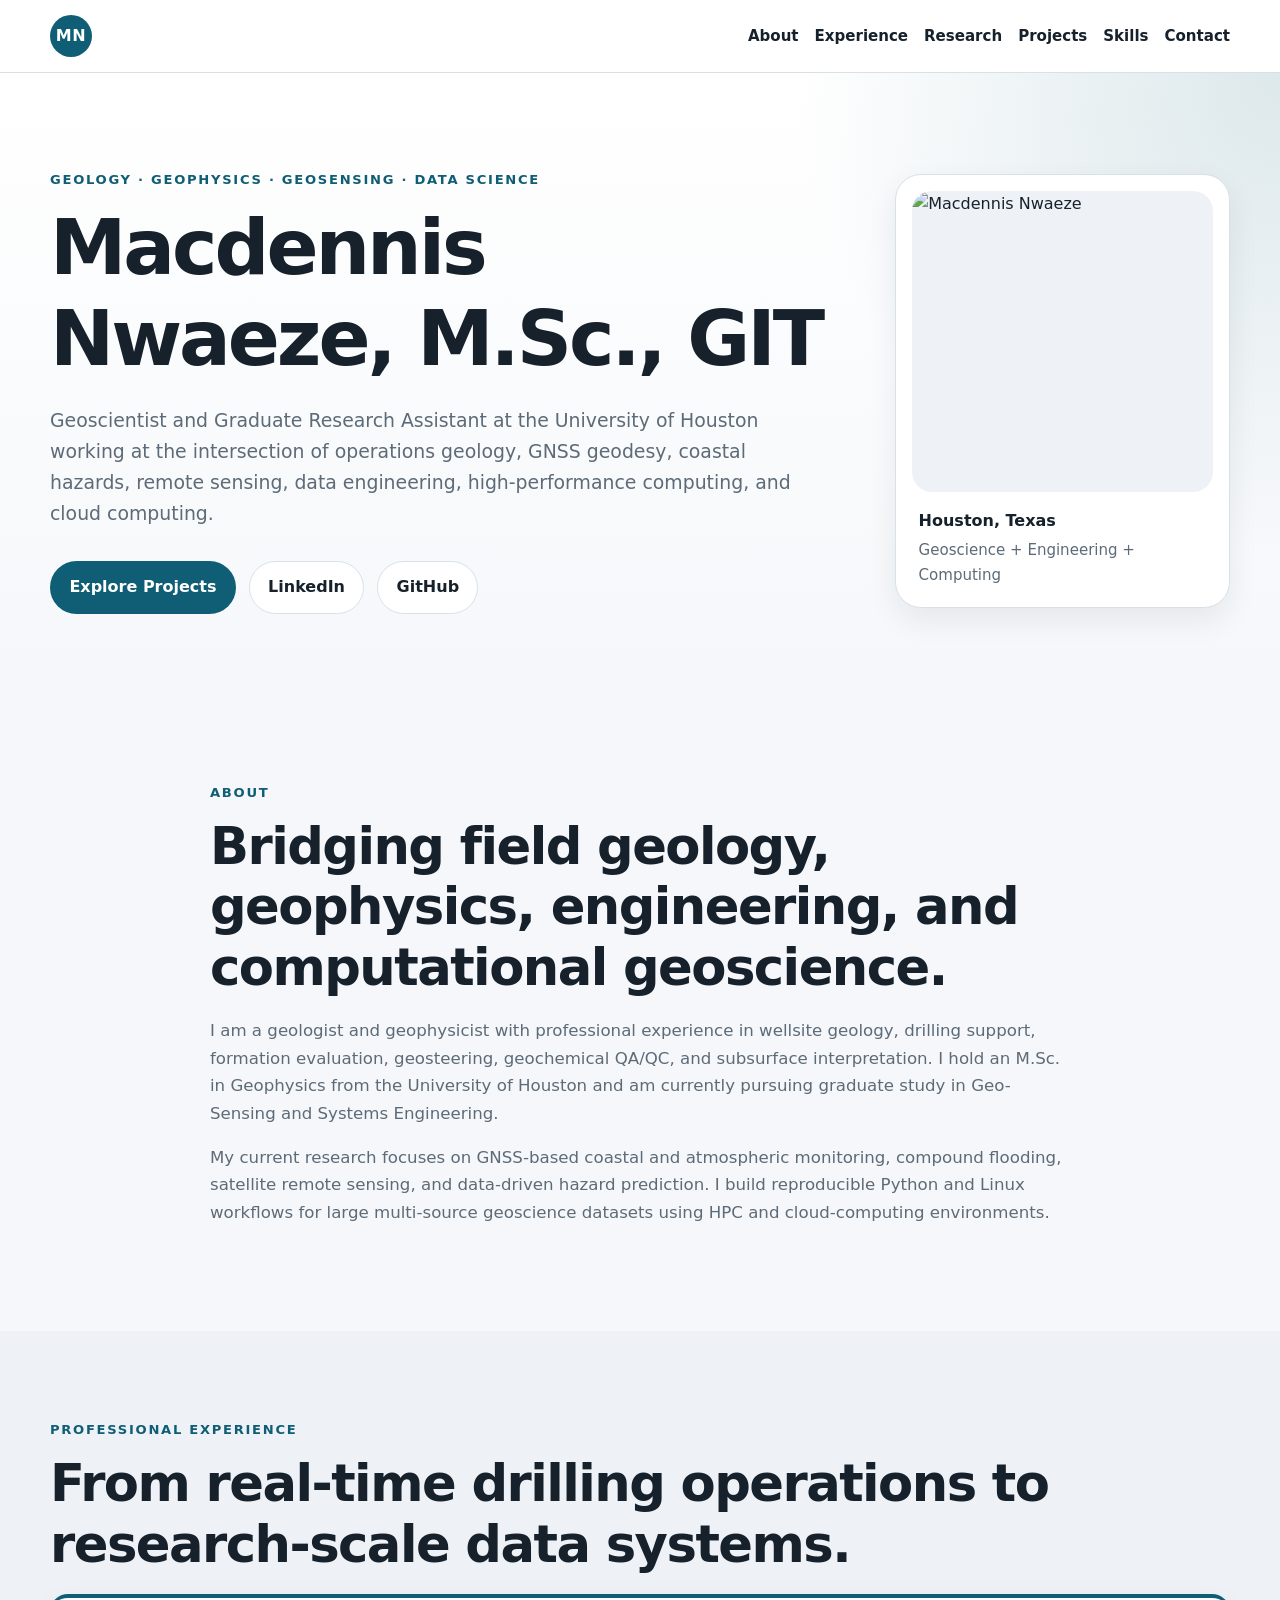
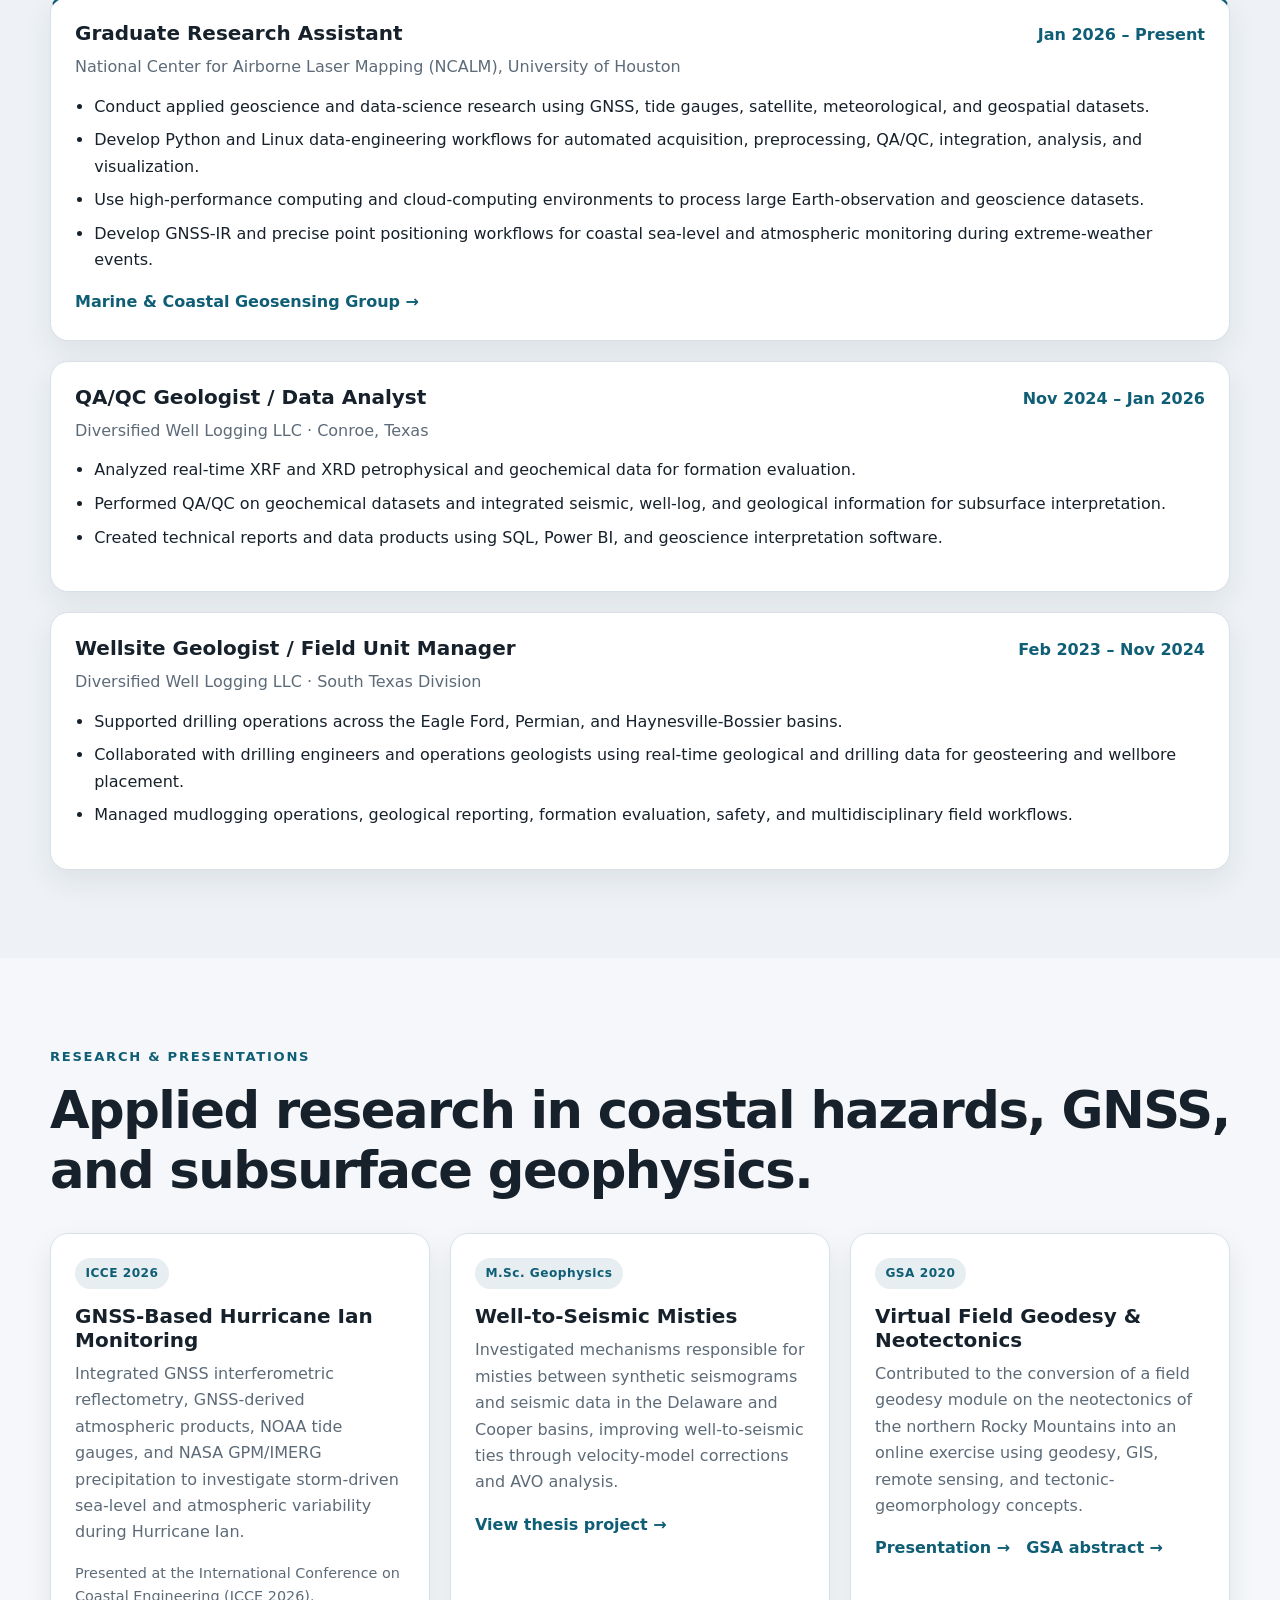
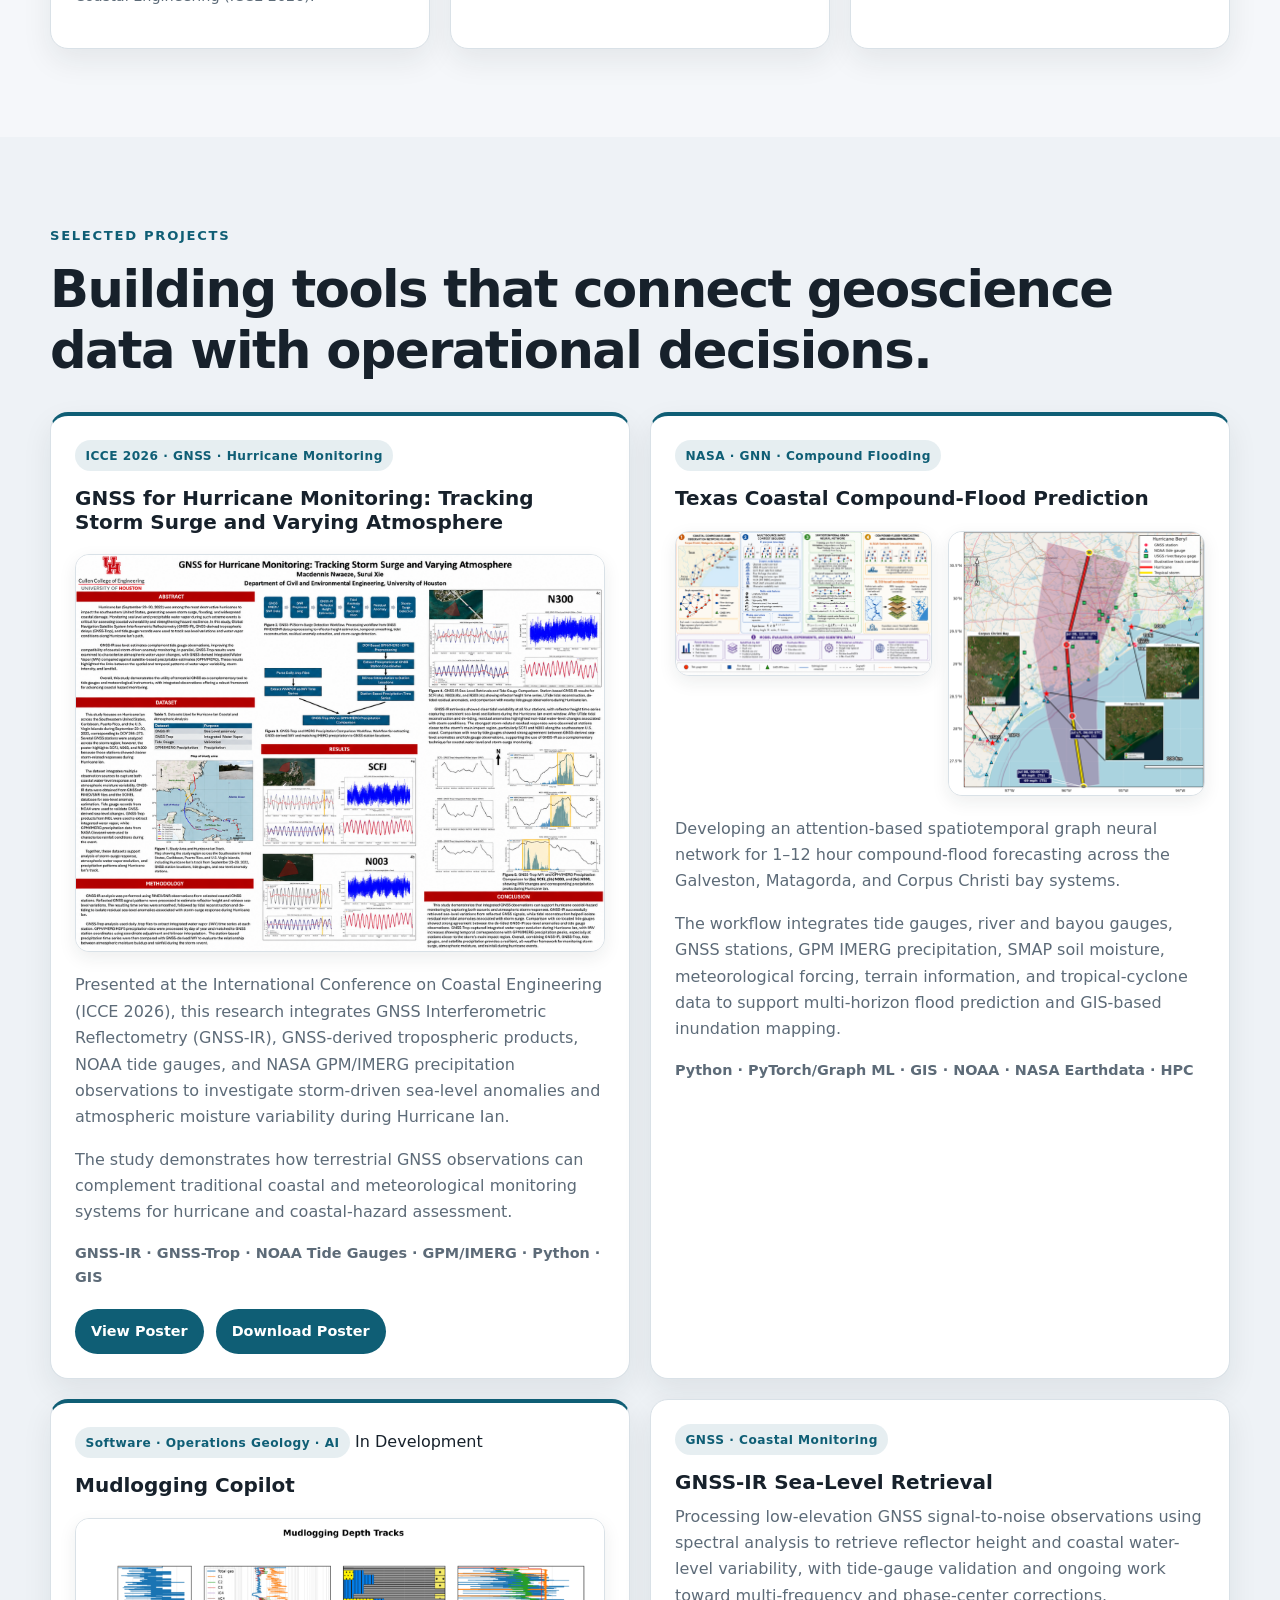
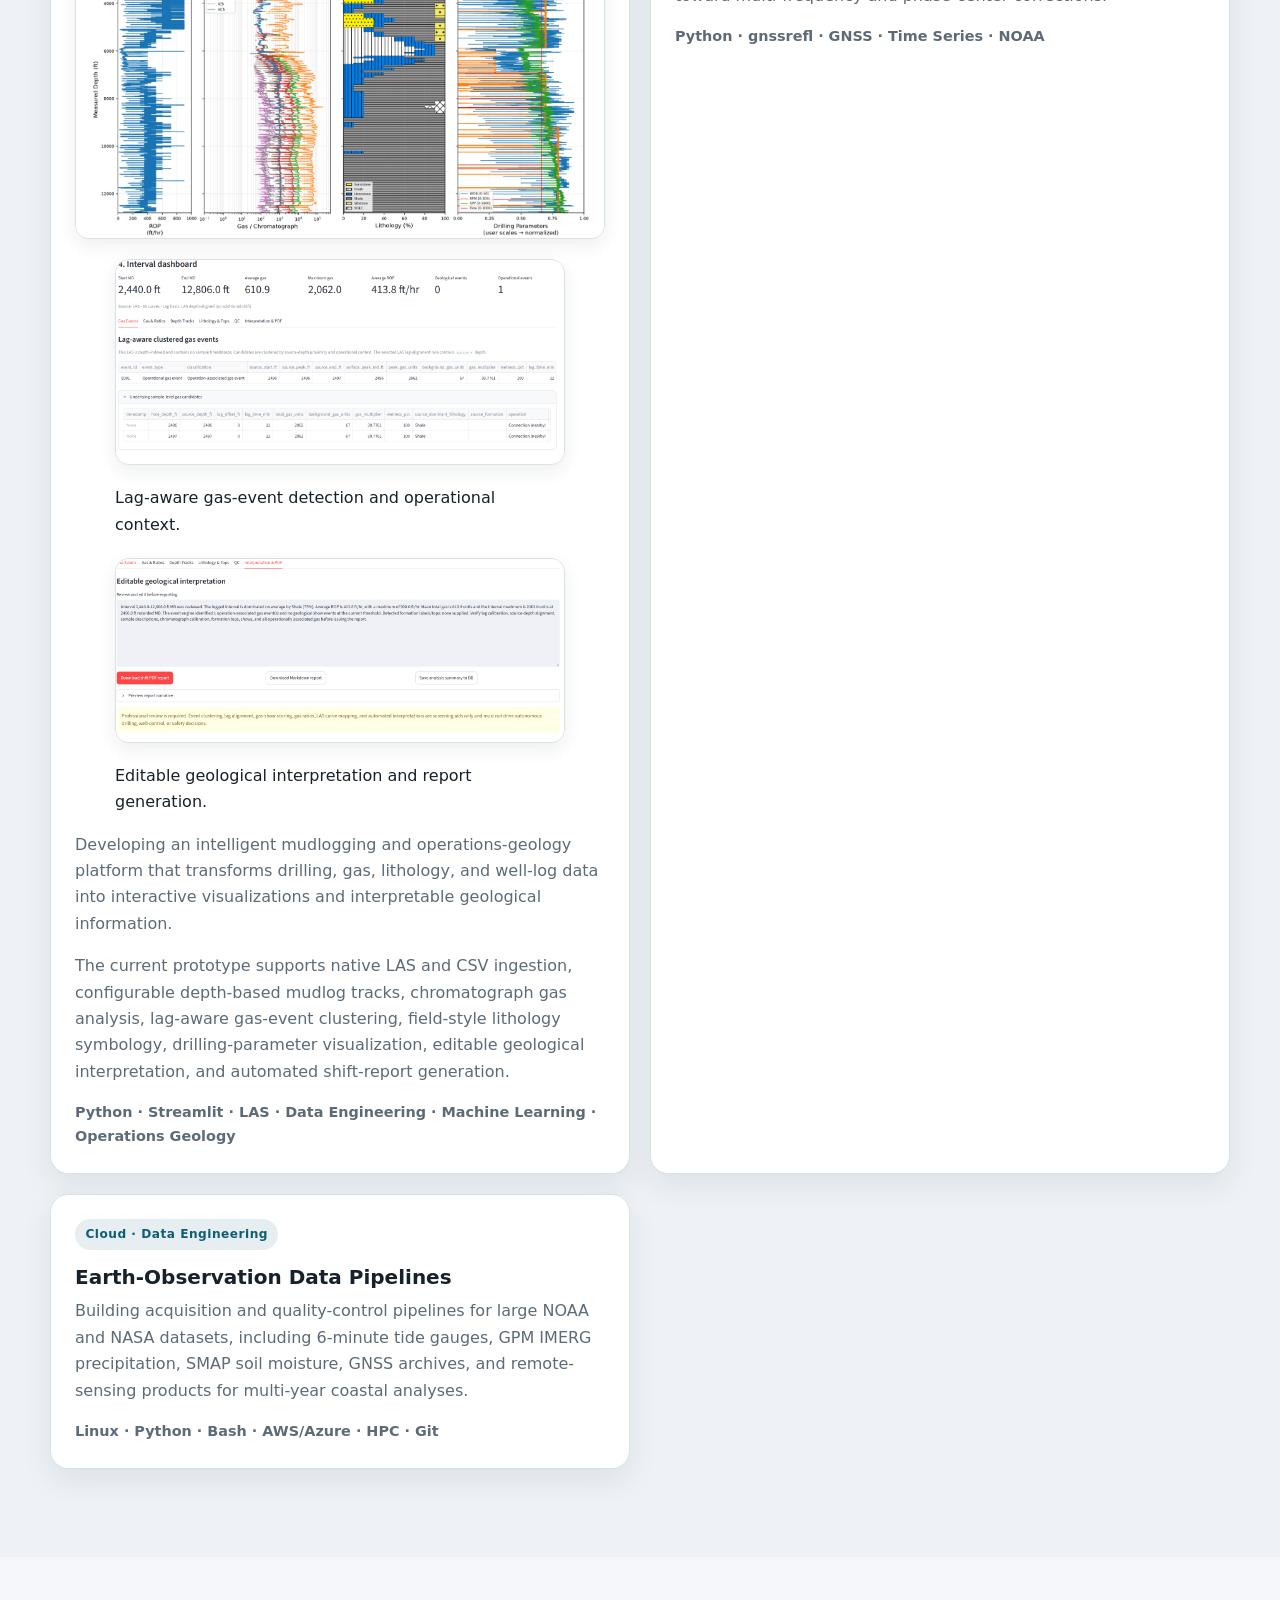
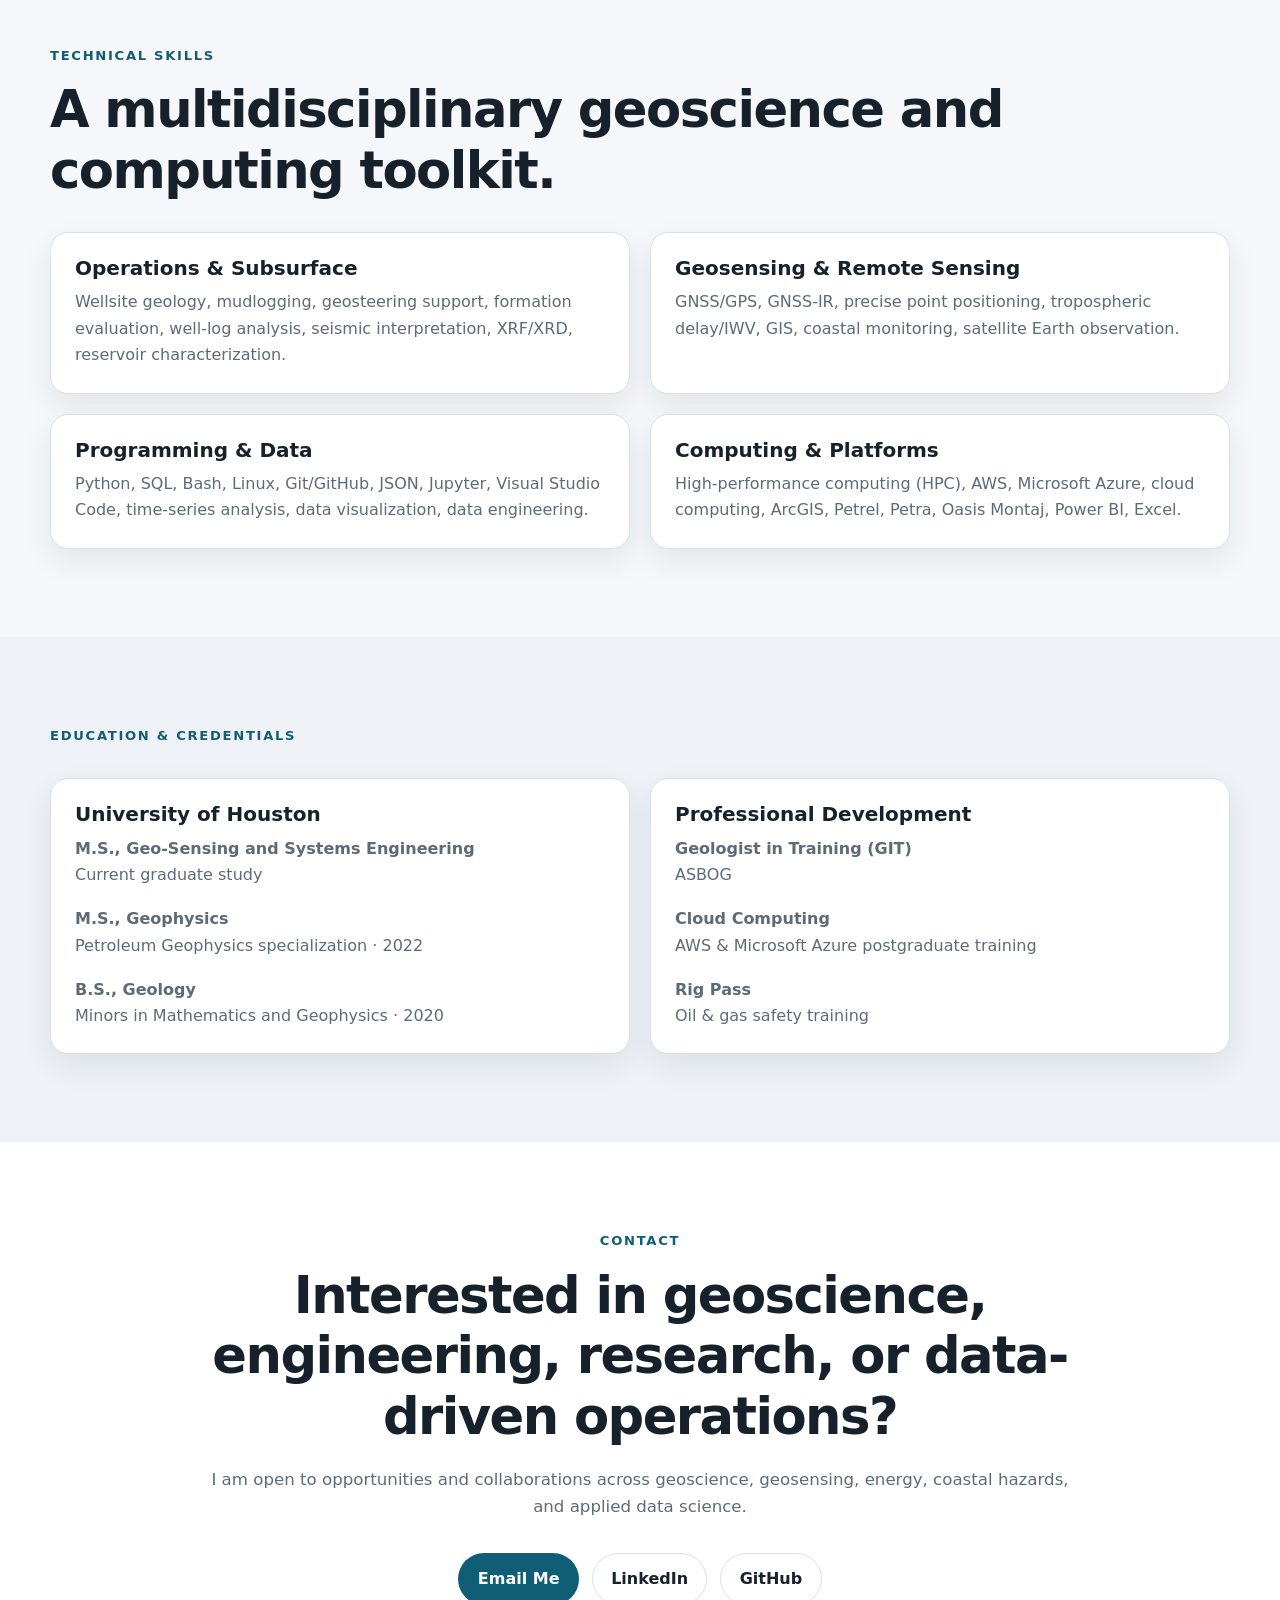
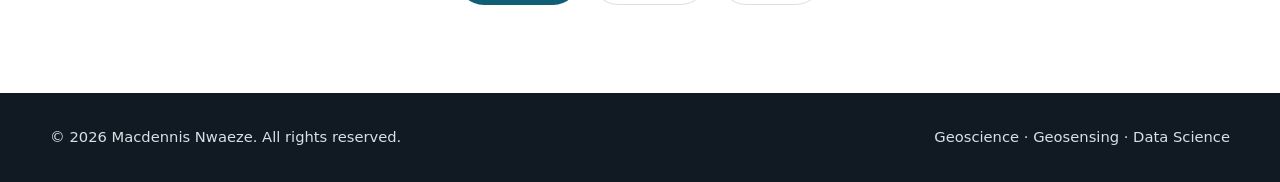
==== index.html @ c18e74d2 "Enhance Mudlogging Copilot project details Updated the Mudlogging Copilot project card with new feat" ====
<!DOCTYPE html>
<html lang="en">
<head>
  <meta charset="UTF-8">
  <meta name="viewport" content="width=device-width, initial-scale=1.0">
  <meta name="description" content="Macdennis Nwaeze — geologist, geophysicist, geosensing researcher, and data scientist working across operations geology, GNSS, coastal hazards, HPC, and cloud computing.">
  <title>Macdennis Nwaeze | Geoscience, Geosensing & Data Science</title>
  <link rel="stylesheet" href="style.css">
</head>
<body>
  <header class="site-header">
    <div class="container nav-wrap">
      <a class="brand" href="#home">MN</a>
      <nav aria-label="Primary navigation">
        <a href="#about">About</a>
        <a href="#experience">Experience</a>
        <a href="#research">Research</a>
        <a href="#projects">Projects</a>
        <a href="#skills">Skills</a>
        <a href="#contact">Contact</a>
      </nav>
    </div>
  </header>

  <main>
    <section id="home" class="hero">
      <div class="container hero-grid">
        <div>
          <p class="eyebrow">Geology · Geophysics · Geosensing · Data Science</p>
          <h1>Macdennis Nwaeze, M.Sc., GIT</h1>
          <p class="hero-copy">
            Geoscientist and Graduate Research Assistant at the University of Houston working at the intersection of
            operations geology, GNSS geodesy, coastal hazards, remote sensing, data engineering, high-performance
            computing, and cloud computing.
          </p>
          <div class="hero-actions">
            <a class="button primary" href="#projects">Explore Projects</a>
            <a class="button secondary" href="https://www.linkedin.com/in/macdennis-nwaeze/" target="_blank" rel="noreferrer">LinkedIn</a>
            <a class="button secondary" href="https://github.com/yardi-mac" target="_blank" rel="noreferrer">GitHub</a>
          </div>
        </div>
        <div class="profile-card">
          <img src="macd.png" alt="Macdennis Nwaeze">
          <div>
            <strong>Houston, Texas</strong>
            <span>Geoscience + Engineering + Computing</span>
          </div>
        </div>
      </div>
    </section>

    <section id="about" class="section">
      <div class="container narrow">
        <p class="section-label">About</p>
        <h2>Bridging field geology, geophysics, engineering, and computational geoscience.</h2>
        <p>
          I am a geologist and geophysicist with professional experience in wellsite geology, drilling support,
          formation evaluation, geosteering, geochemical QA/QC, and subsurface interpretation. I hold an M.Sc. in
          Geophysics from the University of Houston and am currently pursuing graduate study in Geo-Sensing and
          Systems Engineering.
        </p>
        <p>
          My current research focuses on GNSS-based coastal and atmospheric monitoring, compound flooding, satellite
          remote sensing, and data-driven hazard prediction. I build reproducible Python and Linux workflows for large
          multi-source geoscience datasets using HPC and cloud-computing environments.
        </p>
      </div>
    </section>

    <section id="experience" class="section alt">
      <div class="container">
        <p class="section-label">Professional Experience</p>
        <h2>From real-time drilling operations to research-scale data systems.</h2>

        <article class="timeline-card featured">
          <div class="timeline-head">
            <div>
              <h3>Graduate Research Assistant</h3>
              <p>National Center for Airborne Laser Mapping (NCALM), University of Houston</p>
            </div>
            <span>Jan 2026 – Present</span>
          </div>
          <ul>
            <li>Conduct applied geoscience and data-science research using GNSS, tide gauges, satellite, meteorological, and geospatial datasets.</li>
            <li>Develop Python and Linux data-engineering workflows for automated acquisition, preprocessing, QA/QC, integration, analysis, and visualization.</li>
            <li>Use high-performance computing and cloud-computing environments to process large Earth-observation and geoscience datasets.</li>
            <li>Develop GNSS-IR and precise point positioning workflows for coastal sea-level and atmospheric monitoring during extreme-weather events.</li>
          </ul>
          <a class="text-link" href="https://xie.cive.uh.edu/personnel/" target="_blank" rel="noreferrer">Marine & Coastal Geosensing Group →</a>
        </article>

        <article class="timeline-card">
          <div class="timeline-head">
            <div>
              <h3>QA/QC Geologist / Data Analyst</h3>
              <p>Diversified Well Logging LLC · Conroe, Texas</p>
            </div>
            <span>Nov 2024 – Jan 2026</span>
          </div>
          <ul>
            <li>Analyzed real-time XRF and XRD petrophysical and geochemical data for formation evaluation.</li>
            <li>Performed QA/QC on geochemical datasets and integrated seismic, well-log, and geological information for subsurface interpretation.</li>
            <li>Created technical reports and data products using SQL, Power BI, and geoscience interpretation software.</li>
          </ul>
        </article>

        <article class="timeline-card">
          <div class="timeline-head">
            <div>
              <h3>Wellsite Geologist / Field Unit Manager</h3>
              <p>Diversified Well Logging LLC · South Texas Division</p>
            </div>
            <span>Feb 2023 – Nov 2024</span>
          </div>
          <ul>
            <li>Supported drilling operations across the Eagle Ford, Permian, and Haynesville-Bossier basins.</li>
            <li>Collaborated with drilling engineers and operations geologists using real-time geological and drilling data for geosteering and wellbore placement.</li>
            <li>Managed mudlogging operations, geological reporting, formation evaluation, safety, and multidisciplinary field workflows.</li>
          </ul>
        </article>
      </div>
    </section>

    <section id="research" class="section">
      <div class="container">
        <p class="section-label">Research & Presentations</p>
        <h2>Applied research in coastal hazards, GNSS, and subsurface geophysics.</h2>
        <div class="card-grid">
          <article class="card">
            <span class="tag">ICCE 2026</span>
            <h3>GNSS-Based Hurricane Ian Monitoring</h3>
            <p>
              Integrated GNSS interferometric reflectometry, GNSS-derived atmospheric products, NOAA tide gauges,
              and NASA GPM/IMERG precipitation to investigate storm-driven sea-level and atmospheric variability
              during Hurricane Ian.
            </p>
            <p class="meta">Presented at the International Conference on Coastal Engineering (ICCE 2026).</p>
          </article>

          <article class="card">
            <span class="tag">M.Sc. Geophysics</span>
            <h3>Well-to-Seismic Misties</h3>
            <p>
              Investigated mechanisms responsible for misties between synthetic seismograms and seismic data in the
              Delaware and Cooper basins, improving well-to-seismic ties through velocity-model corrections and AVO analysis.
            </p>
            <a class="text-link" href="capstone_project.pdf">View thesis project →</a>
          </article>

          <article class="card">
            <span class="tag">GSA 2020</span>
            <h3>Virtual Field Geodesy & Neotectonics</h3>
            <p>
              Contributed to the conversion of a field geodesy module on the neotectonics of the northern Rocky Mountains
              into an online exercise using geodesy, GIS, remote sensing, and tectonic-geomorphology concepts.
            </p>
            <div class="link-row">
              <a class="text-link" href="GSA 2020 Collaboration Presentation.pdf">Presentation →</a>
              <a class="text-link" href="https://gsa.confex.com/gsa/2020AM/webprogram/Paper357590.html" target="_blank" rel="noreferrer">GSA abstract →</a>
            </div>
          </article>
        </div>
      </div>
    </section>

<section id="projects" class="section alt">
  <div class="container">
    <p class="section-label">Selected Projects</p>
    <h2>Building tools that connect geoscience data with operational decisions.</h2>

    <div class="card-grid projects-grid">

      <!-- ICCE 2026 FEATURED RESEARCH -->
      <article class="card project-card featured-project">
        <span class="tag">ICCE 2026 · GNSS · Hurricane Monitoring</span>

        <h3>GNSS for Hurricane Monitoring: Tracking Storm Surge and Varying Atmosphere</h3>

        <img
          src="Poster ICCE 2026_preview.png"
          alt="ICCE 2026 GNSS Hurricane Ian research poster"
          class="project-image"
        >

        <p>
          Presented at the International Conference on Coastal Engineering (ICCE 2026),
          this research integrates GNSS Interferometric Reflectometry (GNSS-IR),
          GNSS-derived tropospheric products, NOAA tide gauges, and NASA GPM/IMERG
          precipitation observations to investigate storm-driven sea-level anomalies
          and atmospheric moisture variability during Hurricane Ian.
        </p>

        <p>
          The study demonstrates how terrestrial GNSS observations can complement
          traditional coastal and meteorological monitoring systems for hurricane
          and coastal-hazard assessment.
        </p>

        <p class="stack">
          GNSS-IR · GNSS-Trop · NOAA Tide Gauges · GPM/IMERG · Python · GIS
        </p>

        <div class="project-links">
          <a href="Poster ICCE 2026.pdf" target="_blank" rel="noopener">
            View Poster
          </a>

          <a href="Poster ICCE 2026.pdf" download>
            Download Poster
          </a>
        </div>
      </article>


      <!-- NASA GNN PROJECT -->
<article class="card project-card featured-project">
  <span class="tag">NASA · GNN · Compound Flooding</span>

  <h3>Texas Coastal Compound-Flood Prediction</h3>

  <div class="project-gallery">
    <img
      src="nasa_gnn_workflow.png"
      alt="NASA compound-flood GNN workflow"
      class="project-image"
    >
    <img
      src="nasa_bay_study_area_map.png"
      alt="Study area map for Texas coastal compound-flood project"
      class="project-image"
    >
  </div>

  <p>
    Developing an attention-based spatiotemporal graph neural network for
    1–12 hour compound-flood forecasting across the Galveston, Matagorda,
    and Corpus Christi bay systems.
  </p>

  <p>
    The workflow integrates tide gauges, river and bayou gauges, GNSS
    stations, GPM IMERG precipitation, SMAP soil moisture, meteorological
    forcing, terrain information, and tropical-cyclone data to support
    multi-horizon flood prediction and GIS-based inundation mapping.
  </p>

  <p class="stack">
    Python · PyTorch/Graph ML · GIS · NOAA · NASA Earthdata · HPC
  </p>
</article>

          <article class="card project-card featured-project">
            <div class="project-status-row">
              <span class="tag">Software · Operations Geology · AI</span>
              <span class="status-badge">In Development</span>
            </div>
            
            <h3>Mudlogging Copilot</h3>
            
            <!-- Main application preview -->
              <div class="mudlogging-feature-image">
                <img
                  src="mudlogging_depth_tracks.png"
                  alt="Mudlogging Copilot depth-based mudlog visualization showing ROP, chromatograph gas, lithology, and drilling parameters"
                  class="project-image"
                  loading="lazy"
                >
              </div>
            
              <!-- Secondary application previews -->
              <div class="mudlogging-gallery">
            
                <figure>
                  <img
                    src="mudlogging_gas_events.png"
                    alt="Mudlogging Copilot lag-aware clustered gas-event analysis"
                    class="project-image"
                    loading="lazy"
                  >
                  <figcaption>Lag-aware gas-event detection and operational context.</figcaption>
                </figure>
            
                <figure>
                  <img
                    src="mudlogging_interpretation.png"
                    alt="Mudlogging Copilot editable geological interpretation and automated reporting interface"
                    class="project-image"
                    loading="lazy"
                  >
                  <figcaption>Editable geological interpretation and report generation.</figcaption>
                </figure>
            
              </div>
            
              <p>
                Developing an intelligent mudlogging and operations-geology platform
                that transforms drilling, gas, lithology, and well-log data into
                interactive visualizations and interpretable geological information.
              </p>
            
              <p>
                The current prototype supports native LAS and CSV ingestion,
                configurable depth-based mudlog tracks, chromatograph gas analysis,
                lag-aware gas-event clustering, field-style lithology symbology,
                drilling-parameter visualization, editable geological interpretation,
                and automated shift-report generation.
              </p>
            
              <p class="stack">
                Python · Streamlit · LAS · Data Engineering · Machine Learning · Operations Geology
              </p>
            
            </article>

          <article class="card project-card">
            <span class="tag">GNSS · Coastal Monitoring</span>
            <h3>GNSS-IR Sea-Level Retrieval</h3>
            <p>
              Processing low-elevation GNSS signal-to-noise observations using spectral analysis to retrieve reflector height
              and coastal water-level variability, with tide-gauge validation and ongoing work toward multi-frequency and phase-center corrections.
            </p>
            <p class="stack">Python · gnssrefl · GNSS · Time Series · NOAA</p>
          </article>

          <article class="card project-card">
            <span class="tag">Cloud · Data Engineering</span>
            <h3>Earth-Observation Data Pipelines</h3>
            <p>
              Building acquisition and quality-control pipelines for large NOAA and NASA datasets, including 6-minute tide gauges,
              GPM IMERG precipitation, SMAP soil moisture, GNSS archives, and remote-sensing products for multi-year coastal analyses.
            </p>
            <p class="stack">Linux · Python · Bash · AWS/Azure · HPC · Git</p>
          </article>
        </div>
      </div>
    </section>

    <section id="skills" class="section">
      <div class="container">
        <p class="section-label">Technical Skills</p>
        <h2>A multidisciplinary geoscience and computing toolkit.</h2>
        <div class="skills-grid">
          <div>
            <h3>Operations & Subsurface</h3>
            <p>Wellsite geology, mudlogging, geosteering support, formation evaluation, well-log analysis, seismic interpretation, XRF/XRD, reservoir characterization.</p>
          </div>
          <div>
            <h3>Geosensing & Remote Sensing</h3>
            <p>GNSS/GPS, GNSS-IR, precise point positioning, tropospheric delay/IWV, GIS, coastal monitoring, satellite Earth observation.</p>
          </div>
          <div>
            <h3>Programming & Data</h3>
            <p>Python, SQL, Bash, Linux, Git/GitHub, JSON, Jupyter, Visual Studio Code, time-series analysis, data visualization, data engineering.</p>
          </div>
          <div>
            <h3>Computing & Platforms</h3>
            <p>High-performance computing (HPC), AWS, Microsoft Azure, cloud computing, ArcGIS, Petrel, Petra, Oasis Montaj, Power BI, Excel.</p>
          </div>
        </div>
      </div>
    </section>

    <section class="section credentials alt">
      <div class="container">
        <p class="section-label">Education & Credentials</p>
        <div class="credential-grid">
          <div>
            <h3>University of Houston</h3>
            <p><strong>M.S., Geo-Sensing and Systems Engineering</strong><br>Current graduate study</p>
            <p><strong>M.S., Geophysics</strong><br>Petroleum Geophysics specialization · 2022</p>
            <p><strong>B.S., Geology</strong><br>Minors in Mathematics and Geophysics · 2020</p>
          </div>
          <div>
            <h3>Professional Development</h3>
            <p><strong>Geologist in Training (GIT)</strong><br>ASBOG</p>
            <p><strong>Cloud Computing</strong><br>AWS & Microsoft Azure postgraduate training</p>
            <p><strong>Rig Pass</strong><br>Oil & gas safety training</p>
          </div>
        </div>
      </div>
    </section>

    <section id="contact" class="section contact-section">
      <div class="container narrow center">
        <p class="section-label">Contact</p>
        <h2>Interested in geoscience, engineering, research, or data-driven operations?</h2>
        <p>I am open to opportunities and collaborations across geoscience, geosensing, energy, coastal hazards, and applied data science.</p>
        <div class="hero-actions center-actions">
          <a class="button primary" href="mailto:nwaezemacdennis@yahoo.com">Email Me</a>
          <a class="button secondary" href="https://www.linkedin.com/in/macdennis-nwaeze/" target="_blank" rel="noreferrer">LinkedIn</a>
          <a class="button secondary" href="https://github.com/yardi-mac" target="_blank" rel="noreferrer">GitHub</a>
        </div>
      </div>
    </section>
  </main>

  <footer>
    <div class="container footer-wrap">
      <p>© 2026 Macdennis Nwaeze. All rights reserved.</p>
      <p>Geoscience · Geosensing · Data Science</p>
    </div>
  </footer>
</body>
</html>
---- style.css ----
:root {
  --bg: #f5f7fa;
  --surface: #ffffff;
  --surface-alt: #eef2f6;
  --text: #17212b;
  --muted: #5d6b78;
  --accent: #0f5e75;
  --accent-dark: #0b4658;
  --border: #d9e1e7;
  --shadow: 0 12px 30px rgba(23, 33, 43, 0.08);
  --radius: 18px;
  --max: 1180px;
}

* {
  box-sizing: border-box;
}

html {
  scroll-behavior: smooth;
}

body {
  margin: 0;
  font-family: Inter, ui-sans-serif, system-ui, -apple-system, BlinkMacSystemFont, "Segoe UI", sans-serif;
  background: var(--bg);
  color: var(--text);
  line-height: 1.65;
}

a {
  color: var(--accent);
}

img {
  max-width: 100%;
  display: block;
}

.container {
  width: min(calc(100% - 2rem), var(--max));
  margin: 0 auto;
}

.narrow {
  max-width: 860px;
}

.center {
  text-align: center;
}

.site-header {
  position: sticky;
  top: 0;
  z-index: 20;
  background: rgba(255, 255, 255, 0.94);
  backdrop-filter: blur(14px);
  border-bottom: 1px solid var(--border);
}

.nav-wrap {
  min-height: 72px;
  display: flex;
  align-items: center;
  justify-content: space-between;
  gap: 1.5rem;
}

.brand {
  width: 42px;
  height: 42px;
  border-radius: 50%;
  display: grid;
  place-items: center;
  background: var(--accent);
  color: #fff;
  text-decoration: none;
  font-weight: 800;
  letter-spacing: 0.03em;
}

nav {
  display: flex;
  flex-wrap: wrap;
  justify-content: flex-end;
  gap: 1rem;
}

nav a {
  color: var(--text);
  text-decoration: none;
  font-size: 0.94rem;
  font-weight: 650;
}

nav a:hover {
  color: var(--accent);
}

.hero {
  padding: 6rem 0 5rem;
  background:
    radial-gradient(circle at top right, rgba(15, 94, 117, 0.14), transparent 34%),
    linear-gradient(180deg, #ffffff 0%, var(--bg) 100%);
}

.hero-grid {
  display: grid;
  grid-template-columns: minmax(0, 1.4fr) minmax(260px, 0.6fr);
  gap: 4rem;
  align-items: center;
}

.eyebrow,
.section-label {
  margin: 0 0 0.8rem;
  color: var(--accent);
  font-size: 0.82rem;
  font-weight: 800;
  letter-spacing: 0.13em;
  text-transform: uppercase;
}

h1,
h2,
h3 {
  line-height: 1.18;
  margin-top: 0;
}

h1 {
  font-size: clamp(2.7rem, 6vw, 5.2rem);
  letter-spacing: -0.04em;
  margin-bottom: 1.25rem;
}

h2 {
  font-size: clamp(2rem, 4vw, 3.2rem);
  letter-spacing: -0.03em;
  margin-bottom: 1.25rem;
}

h3 {
  font-size: 1.25rem;
  margin-bottom: 0.55rem;
}

p {
  margin-top: 0;
}

.hero-copy {
  max-width: 760px;
  color: var(--muted);
  font-size: 1.18rem;
}

.hero-actions {
  margin-top: 2rem;
  display: flex;
  flex-wrap: wrap;
  gap: 0.8rem;
}

.center-actions {
  justify-content: center;
}

.button {
  display: inline-flex;
  align-items: center;
  justify-content: center;
  min-height: 46px;
  padding: 0.75rem 1.15rem;
  border-radius: 999px;
  text-decoration: none;
  font-weight: 750;
  border: 1px solid transparent;
  transition: transform 0.15s ease, background 0.15s ease;
}

.button:hover {
  transform: translateY(-1px);
}

.button.primary {
  background: var(--accent);
  color: #fff;
}

.button.primary:hover {
  background: var(--accent-dark);
}

.button.secondary {
  background: #fff;
  color: var(--text);
  border-color: var(--border);
}

.profile-card {
  background: var(--surface);
  border: 1px solid var(--border);
  border-radius: 26px;
  padding: 1rem;
  box-shadow: var(--shadow);
}

.profile-card img {
  width: 100%;
  aspect-ratio: 1 / 1;
  object-fit: cover;
  object-position: center;
  border-radius: 20px;
  background: var(--surface-alt);
}

.profile-card div {
  padding: 1rem 0.4rem 0.25rem;
}

.profile-card strong,
.profile-card span {
  display: block;
}

.profile-card span {
  color: var(--muted);
  font-size: 0.94rem;
  margin-top: 0.2rem;
}

.section {
  padding: 5.5rem 0;
}

.section.alt {
  background: var(--surface-alt);
}

.section > .container > p:not(.section-label),
.narrow > p:not(.section-label) {
  color: var(--muted);
  font-size: 1.04rem;
}

.timeline-card,
.card,
.skills-grid > div,
.credential-grid > div {
  background: var(--surface);
  border: 1px solid var(--border);
  border-radius: var(--radius);
  box-shadow: var(--shadow);
}

.timeline-card {
  padding: 1.5rem;
  margin-top: 1.25rem;
}

.timeline-card.featured {
  border-top: 4px solid var(--accent);
}

.timeline-head {
  display: flex;
  justify-content: space-between;
  align-items: flex-start;
  gap: 1.5rem;
  margin-bottom: 0.8rem;
}

.timeline-head p {
  color: var(--muted);
  margin-bottom: 0;
}

.timeline-head span {
  color: var(--accent);
  font-weight: 750;
  white-space: nowrap;
}

.timeline-card ul {
  margin: 0.8rem 0 1rem 1.2rem;
  padding: 0;
}

.timeline-card li + li {
  margin-top: 0.45rem;
}

.card-grid {
  display: grid;
  grid-template-columns: repeat(3, minmax(0, 1fr));
  gap: 1.25rem;
  margin-top: 2rem;
}

.projects-grid {
  grid-template-columns: repeat(2, minmax(0, 1fr));
}

.card {
  padding: 1.5rem;
}

.card p {
  color: var(--muted);
}

.tag {
  display: inline-block;
  margin-bottom: 1rem;
  padding: 0.35rem 0.65rem;
  border-radius: 999px;
  background: rgba(15, 94, 117, 0.1);
  color: var(--accent);
  font-size: 0.76rem;
  font-weight: 800;
  letter-spacing: 0.04em;
}

.meta,
.stack {
  font-size: 0.9rem;
}

.stack {
  margin-bottom: 0;
  font-weight: 700;
}

.text-link {
  color: var(--accent);
  font-weight: 750;
  text-decoration: none;
}

.text-link:hover {
  text-decoration: underline;
}

.link-row {
  display: flex;
  flex-wrap: wrap;
  gap: 1rem;
}

.skills-grid,
.credential-grid {
  display: grid;
  grid-template-columns: repeat(2, minmax(0, 1fr));
  gap: 1.25rem;
  margin-top: 2rem;
}

.skills-grid > div,
.credential-grid > div {
  padding: 1.5rem;
}

.skills-grid p,
.credential-grid p {
  color: var(--muted);
  margin-bottom: 0;
}

.credential-grid p + p {
  margin-top: 1.1rem;
}

.contact-section {
  background: #fff;
}

.contact-section p:not(.section-label) {
  color: var(--muted);
  font-size: 1.05rem;
}

footer {
  padding: 2rem 0;
  background: #111a22;
  color: #d8e0e7;
}

.footer-wrap {
  display: flex;
  justify-content: space-between;
  gap: 1rem;
  flex-wrap: wrap;
}

footer p {
  margin: 0;
  font-size: 0.92rem;
}

/* =========================================================
   FEATURED PROJECTS, POSTER PREVIEWS & IMAGE GALLERIES
   ========================================================= */

.featured-project {
  border-top: 4px solid var(--accent);
}

.project-image {
  width: 100%;
  height: auto;
  display: block;
  margin: 1.25rem 0;
  border-radius: 14px;
  border: 1px solid var(--border);
  background: #fff;
  box-shadow: 0 6px 18px rgba(23, 33, 43, 0.08);
}

/* NASA workflow + study-area map */
.project-gallery {
  display: grid;
  grid-template-columns: 1fr 1fr;
  gap: 1rem;
  margin: 1.25rem 0;
  align-items: start;
}

.project-gallery .project-image {
  margin: 0;
}

/* ICCE poster buttons */
.project-links {
  display: flex;
  flex-wrap: wrap;
  gap: 0.75rem;
  margin-top: 1.25rem;
}

.project-links a {
  display: inline-flex;
  align-items: center;
  justify-content: center;
  min-height: 42px;
  padding: 0.65rem 1rem;
  border-radius: 999px;
  background: var(--accent);
  color: #fff;
  text-decoration: none;
  font-size: 0.9rem;
  font-weight: 750;
  transition:
    transform 0.15s ease,
    background 0.15s ease,
    box-shadow 0.15s ease;
}

.project-links a:hover {
  background: var(--accent-dark);
  transform: translateY(-1px);
  box-shadow: 0 6px 14px rgba(15, 94, 117, 0.18);
}

@media (max-width: 900px) {
  .hero-grid,
  .card-grid,
  .projects-grid,
  .skills-grid,
  .credential-grid {
    grid-template-columns: 1fr;
  }

  .project-gallery {
    grid-template-columns: 1fr;
  }
  
  .hero {
    padding-top: 4rem;
  }

  .profile-card {
    max-width: 430px;
  }

  .timeline-head {
    flex-direction: column;
    gap: 0.35rem;
  }
}

@media (max-width: 720px) {
  .nav-wrap {
    align-items: flex-start;
    padding: 0.85rem 0;
  }

  nav {
    gap: 0.55rem 0.9rem;
  }

  nav a {
    font-size: 0.84rem;
  }

  .section {
    padding: 4rem 0;
  }

  h1 {
    font-size: clamp(2.5rem, 12vw, 4rem);
  }
}
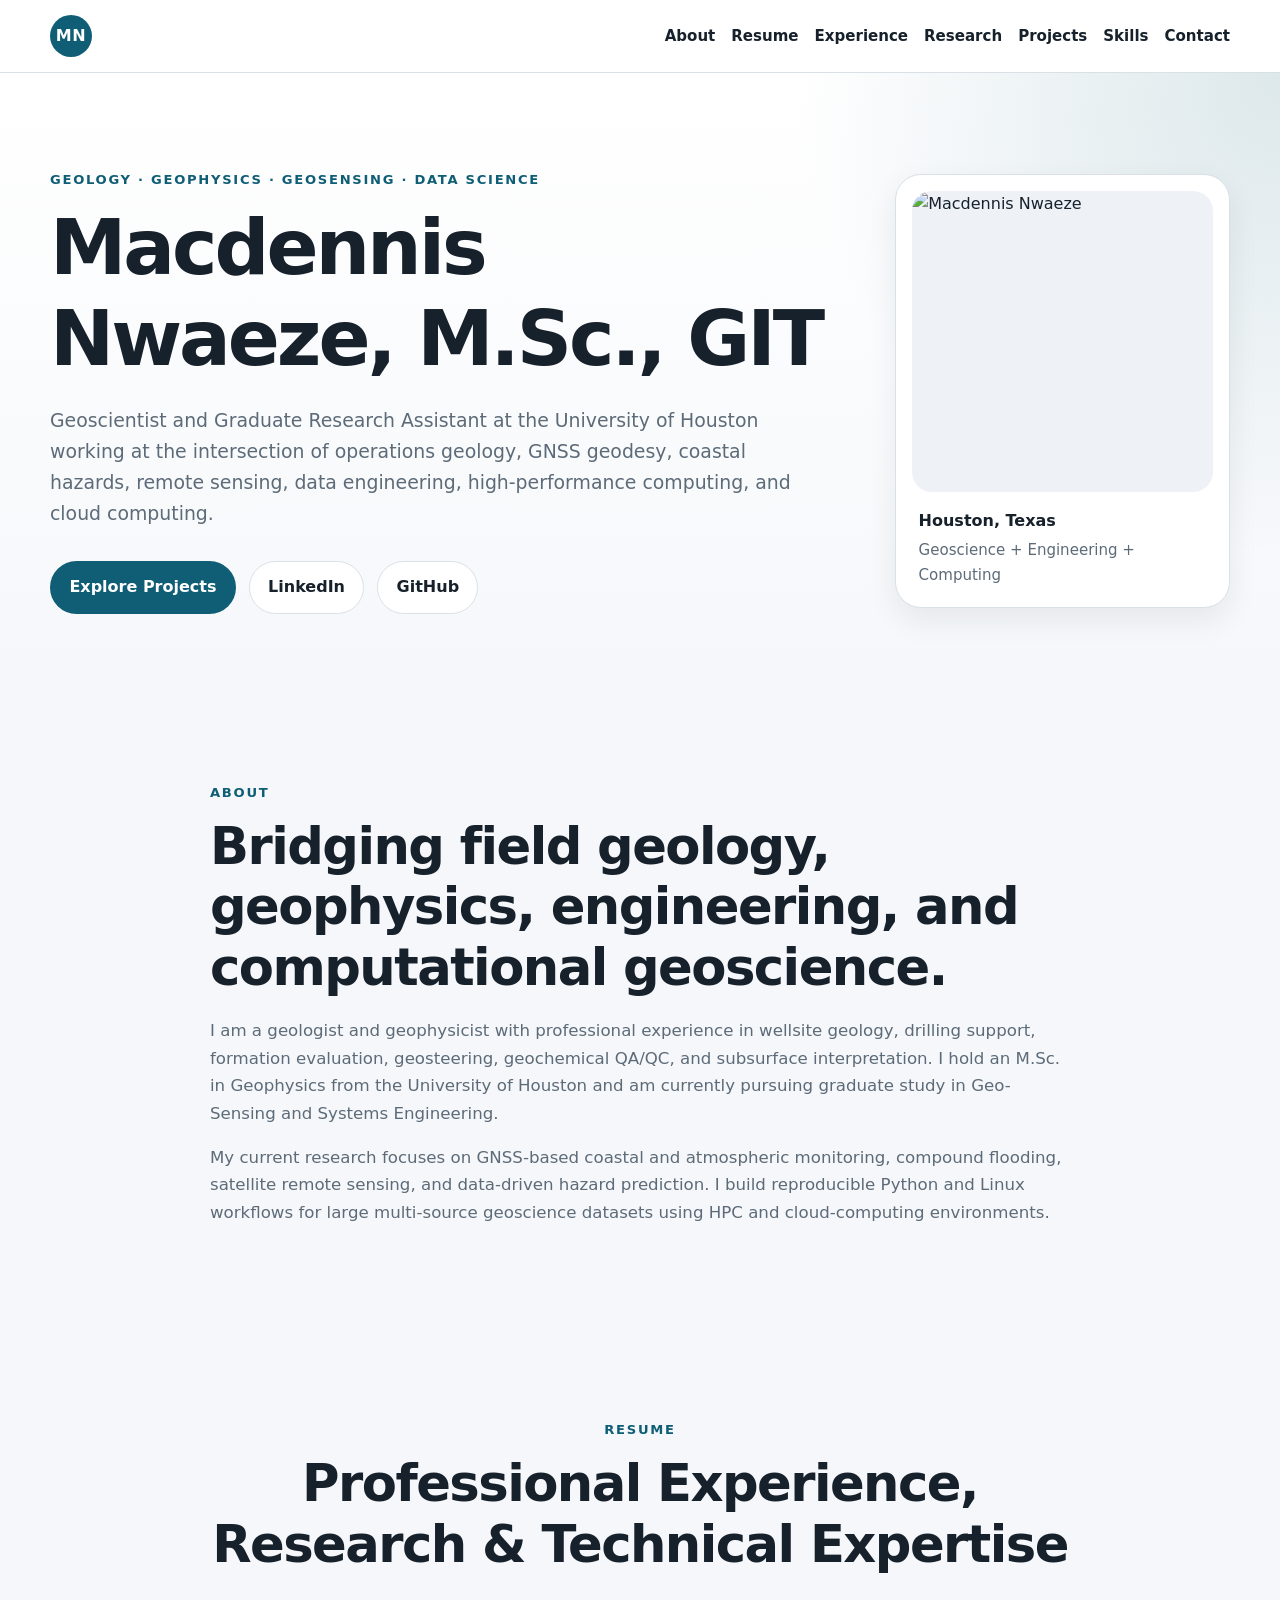
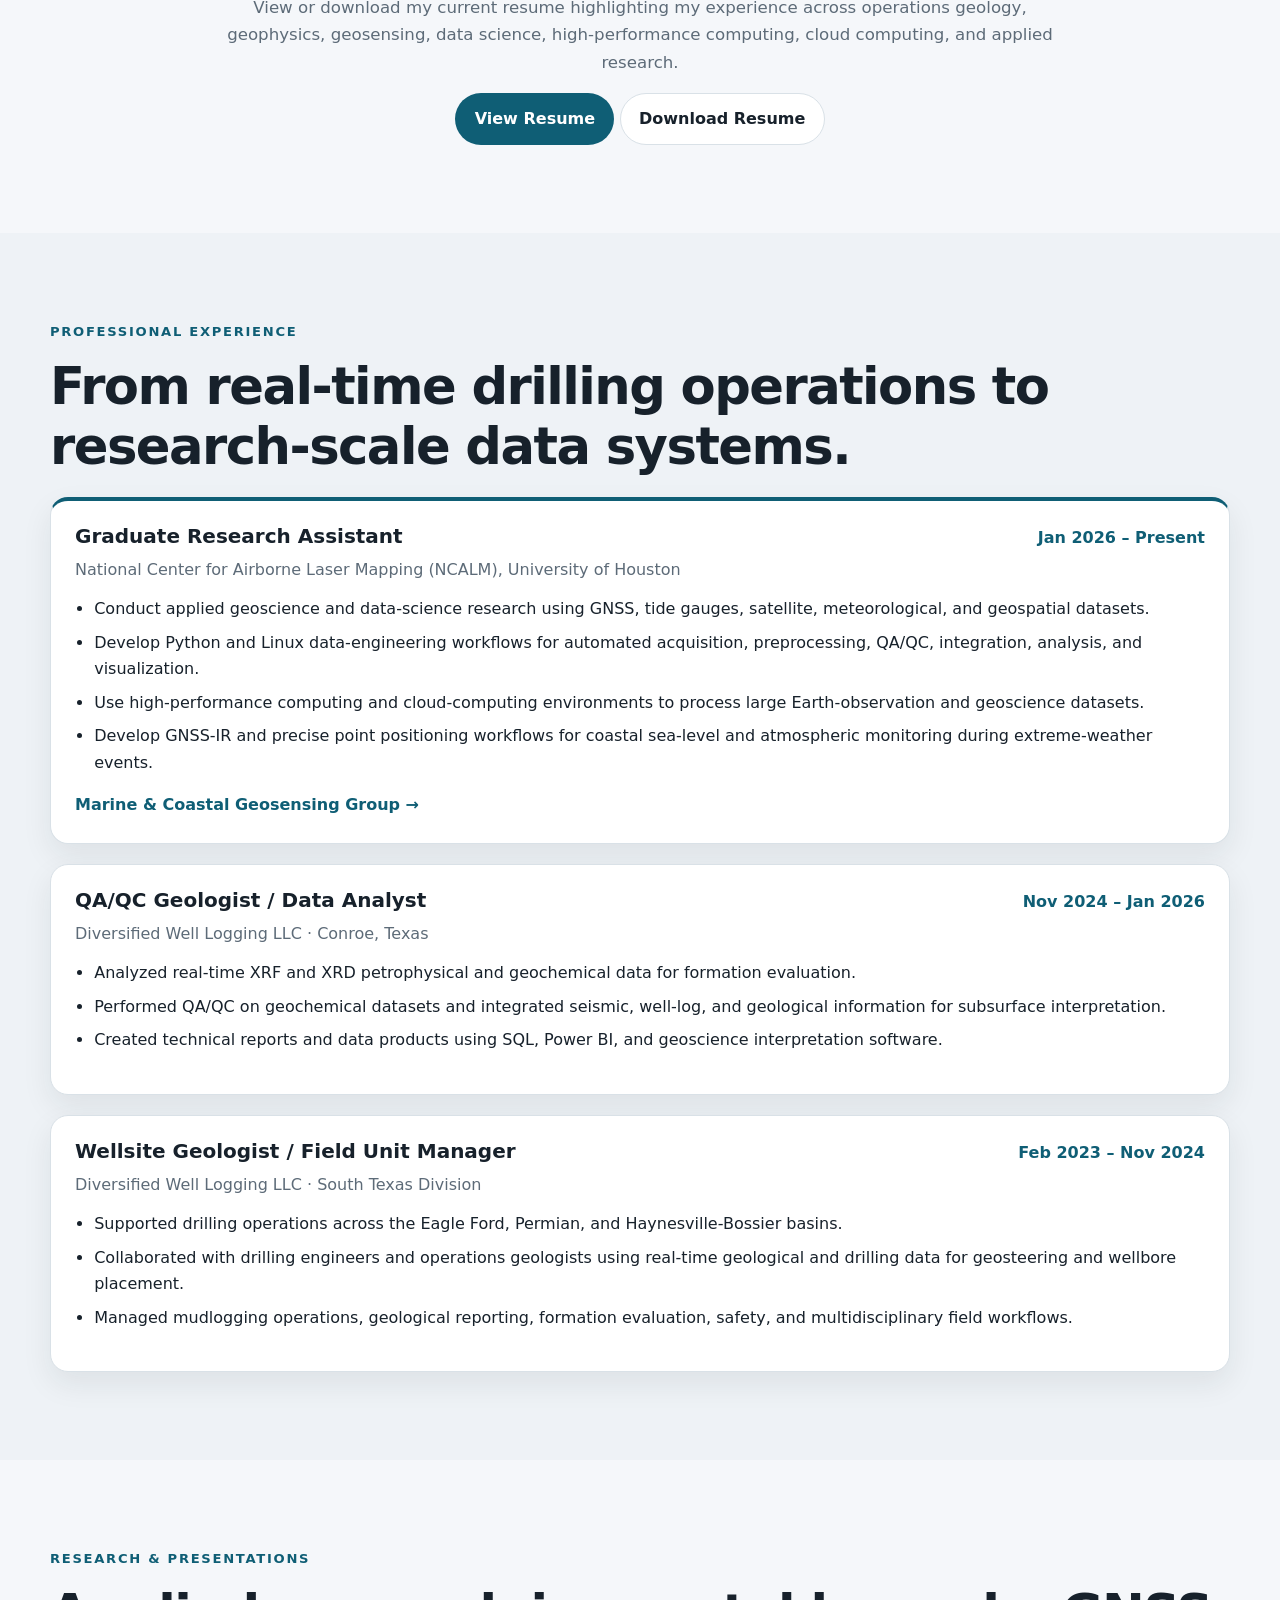
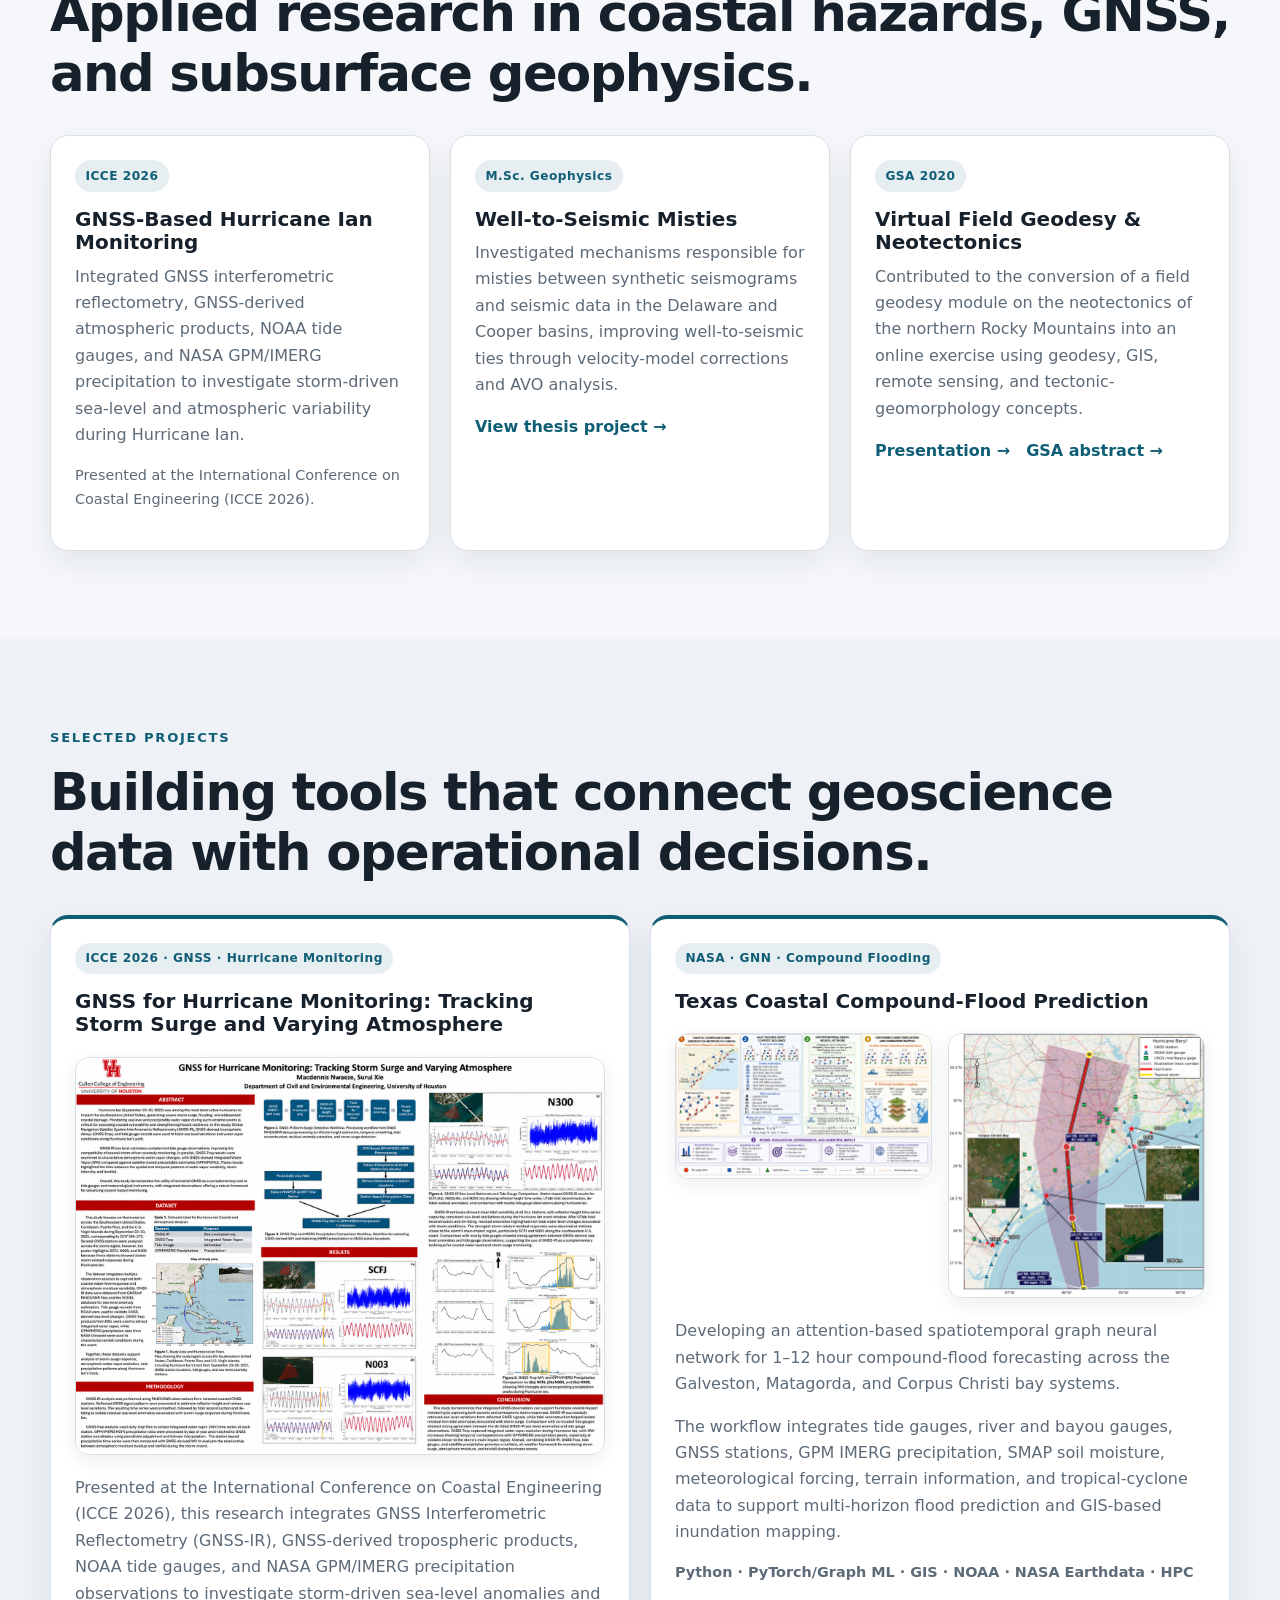
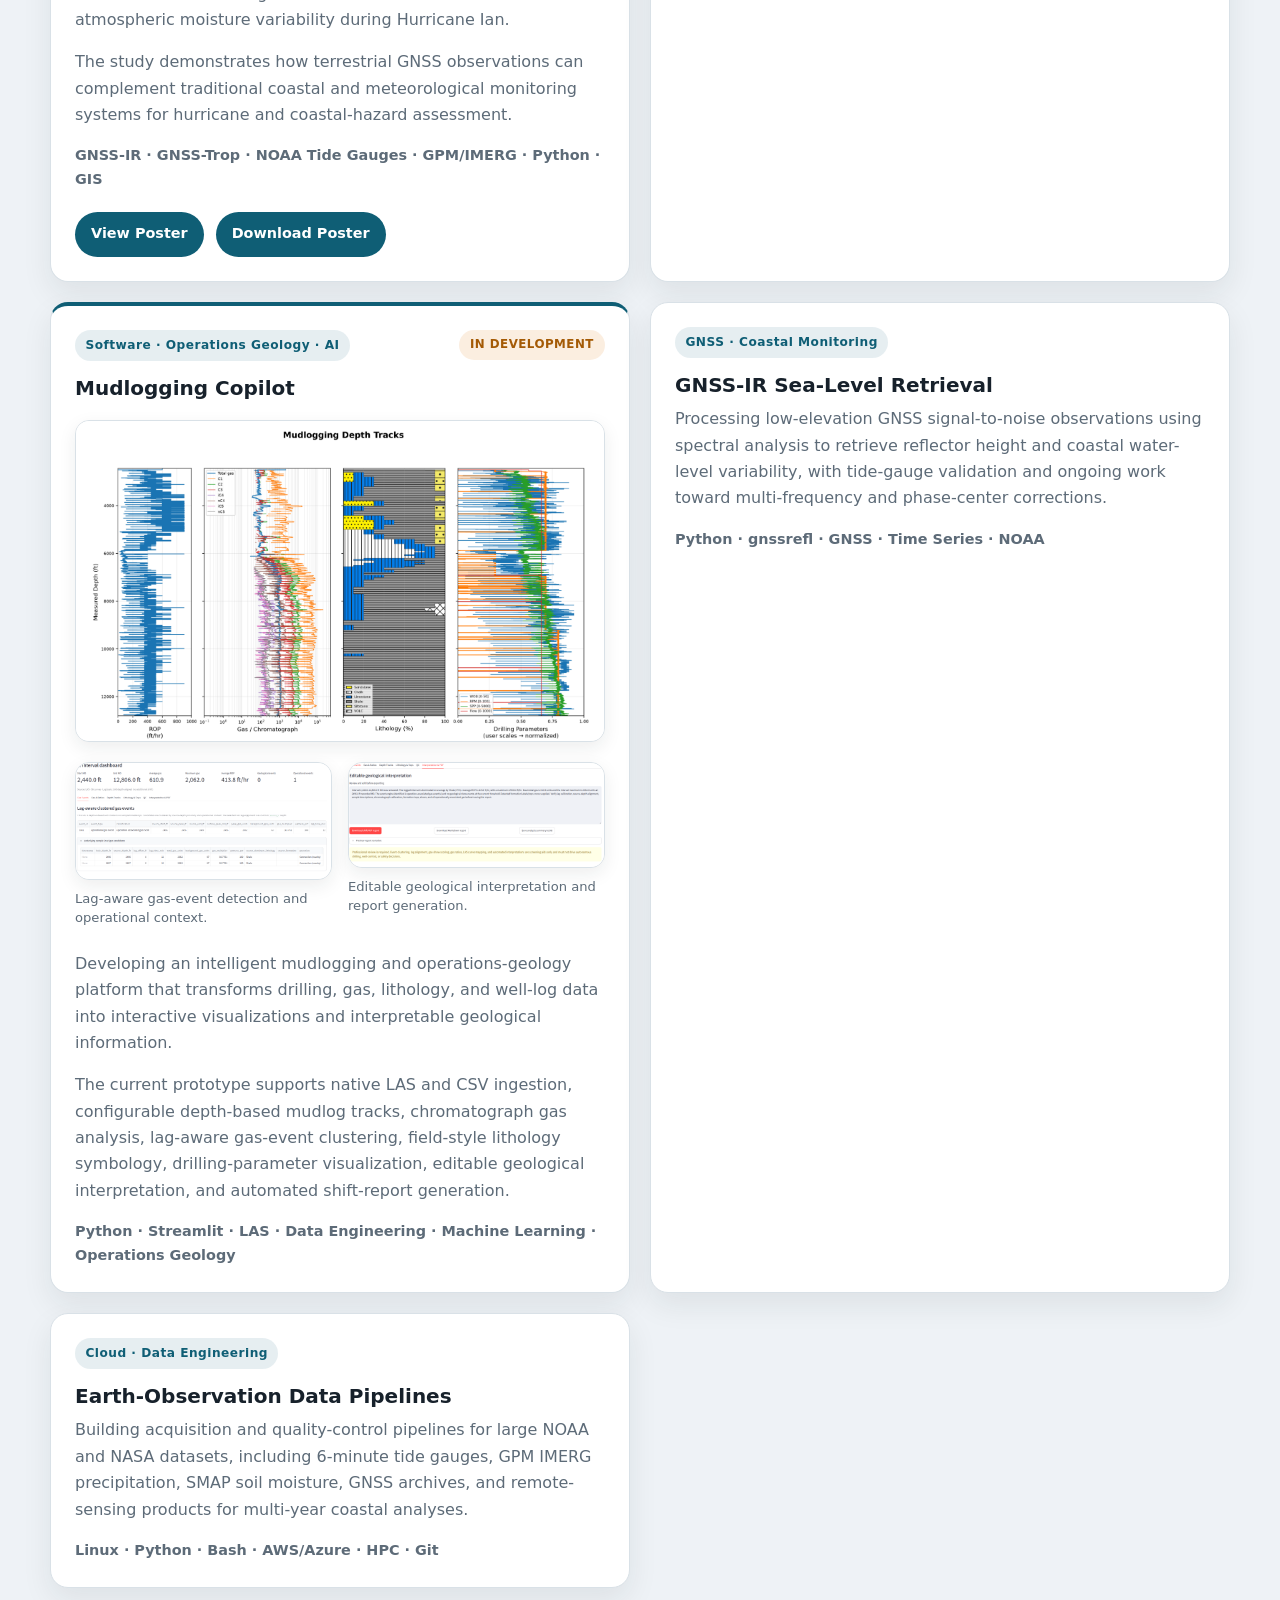
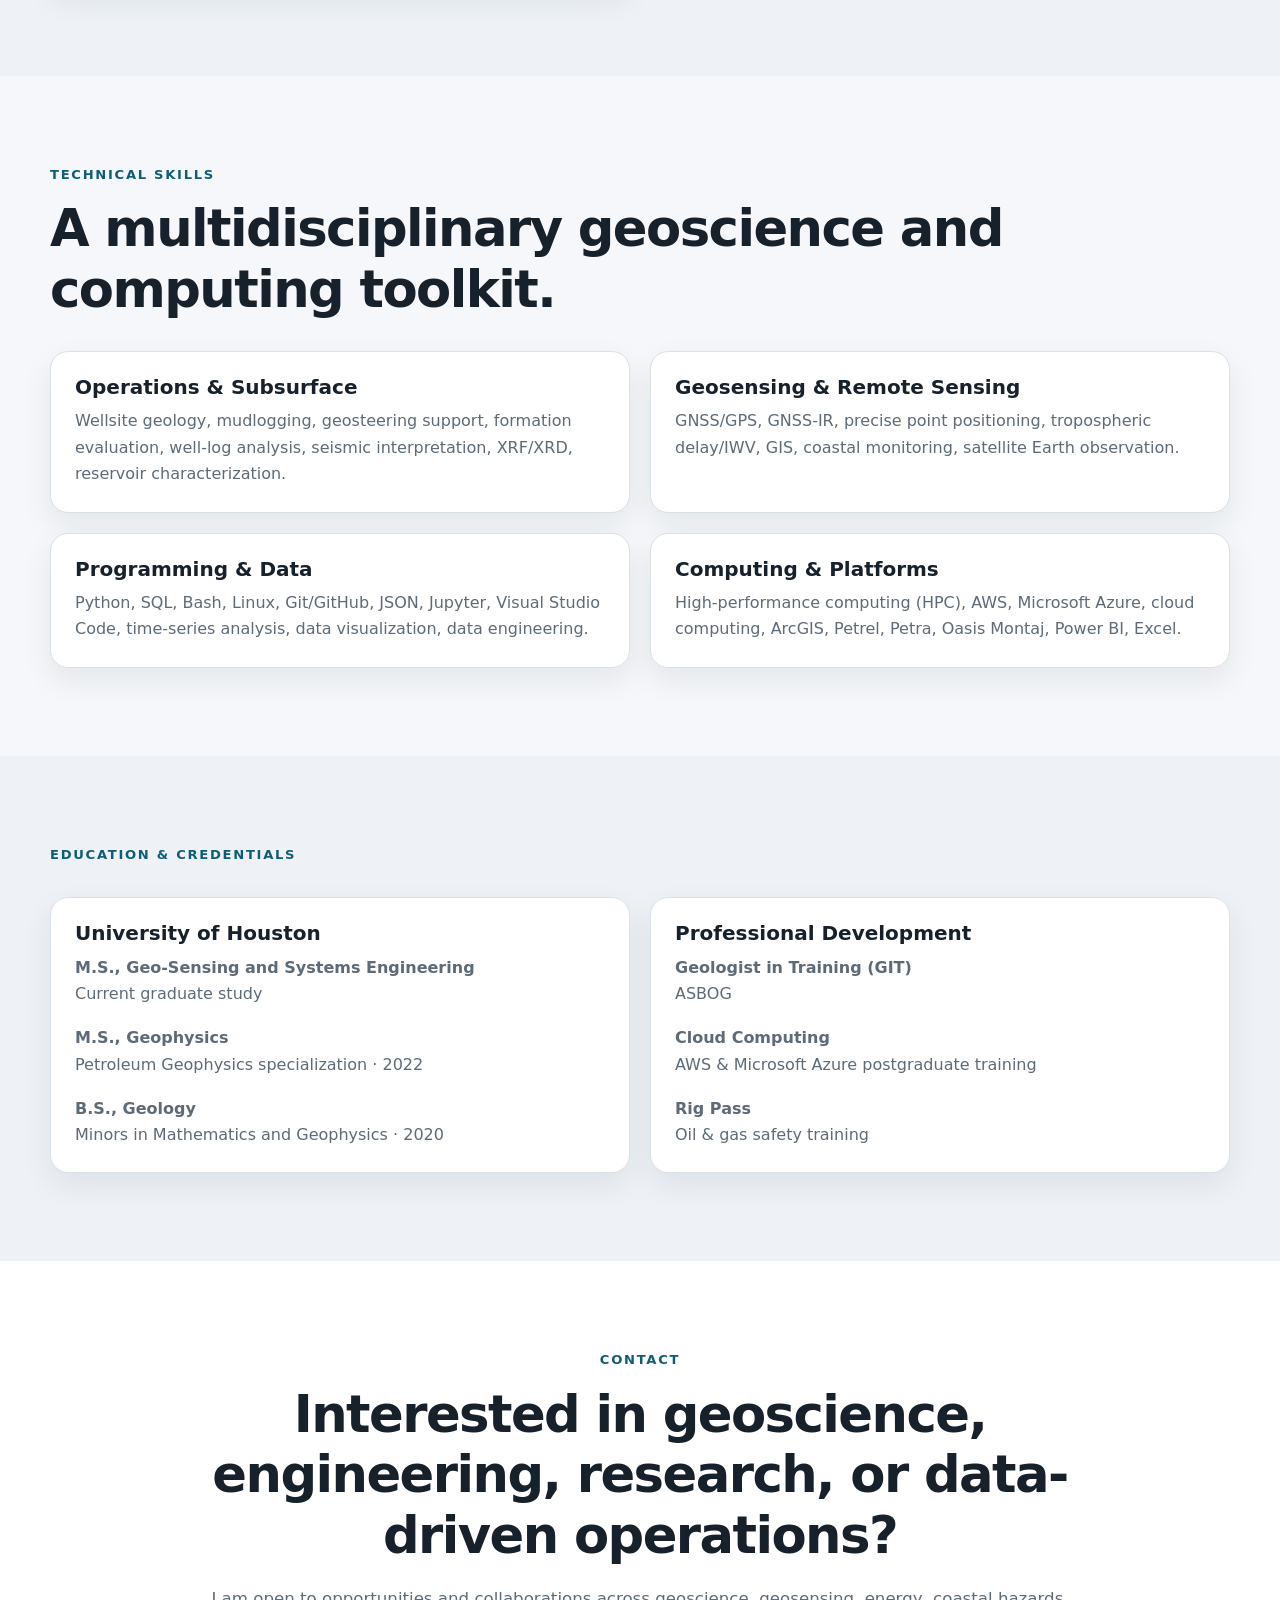
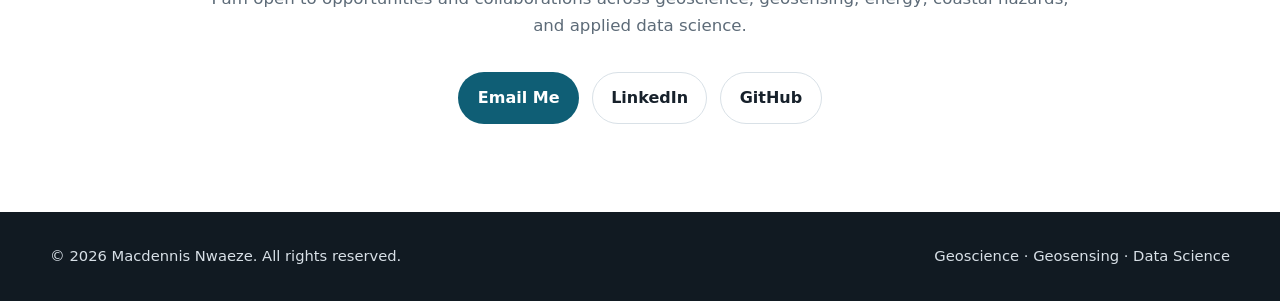
==== commit fb058b0f: "Add resume section with download links Added a new resume section with links to view and download th" ====
--- a/index.html
+++ b/index.html
@@ -13,6 +13,7 @@
       <a class="brand" href="#home">MN</a>
       <nav aria-label="Primary navigation">
         <a href="#about">About</a>
+        <a href="#resume">Resume</a>
         <a href="#experience">Experience</a>
         <a href="#research">Research</a>
         <a href="#projects">Projects</a>
@@ -67,6 +68,44 @@
       </div>
     </section>
 
+    <!-- RESUME -->
+    <section id="resume" class="section resume-section">
+      <div class="container narrow center">
+    
+        <p class="section-label">Resume</p>
+    
+        <h2>Professional Experience, Research & Technical Expertise</h2>
+    
+        <p>
+          View or download my current resume highlighting my experience across
+          operations geology, geophysics, geosensing, data science, high-performance
+          computing, cloud computing, and applied research.
+        </p>
+    
+        <div class="resume-actions">
+    
+          <a
+            class="button primary"
+            href="Macdennis_Nwaeze_Resume.pdf"
+            target="_blank"
+            rel="noopener"
+          >
+            View Resume
+          </a>
+    
+          <a
+            class="button secondary"
+            href="Macdennis_Nwaeze_Resume.pdf"
+            download
+          >
+            Download Resume
+          </a>
+    
+        </div>
+    
+      </div>
+    </section>
+
     <section id="experience" class="section alt">
       <div class="container">
         <p class="section-label">Professional Experience</p>
--- a/style.css
+++ b/style.css
@@ -463,6 +463,62 @@
   box-shadow: 0 6px 14px rgba(15, 94, 117, 0.18);
 }
 
+/* =========================================================
+   MUDLOGGING COPILOT
+   ========================================================= */
+
+.project-status-row {
+  display: flex;
+  justify-content: space-between;
+  align-items: flex-start;
+  gap: 0.75rem;
+  flex-wrap: wrap;
+}
+
+.status-badge {
+  display: inline-block;
+  padding: 0.35rem 0.7rem;
+  border-radius: 999px;
+  background: rgba(217, 119, 6, 0.12);
+  color: #a45a05;
+  font-size: 0.74rem;
+  font-weight: 800;
+  letter-spacing: 0.04em;
+  text-transform: uppercase;
+}
+
+.mudlogging-feature-image {
+  margin: 1.25rem 0;
+}
+
+.mudlogging-feature-image .project-image {
+  margin: 0;
+  width: 100%;
+}
+
+.mudlogging-gallery {
+  display: grid;
+  grid-template-columns: repeat(2, minmax(0, 1fr));
+  gap: 1rem;
+  margin: 1rem 0 1.5rem;
+}
+
+.mudlogging-gallery figure {
+  margin: 0;
+}
+
+.mudlogging-gallery .project-image {
+  margin: 0;
+  width: 100%;
+}
+
+.mudlogging-gallery figcaption {
+  margin-top: 0.55rem;
+  color: var(--muted);
+  font-size: 0.82rem;
+  line-height: 1.45;
+}
+
 @media (max-width: 900px) {
   .hero-grid,
   .card-grid,
@@ -475,6 +531,10 @@
   .project-gallery {
     grid-template-columns: 1fr;
   }
+
+  .mudlogging-gallery {
+    grid-template-columns: 1fr;
+  }
   
   .hero {
     padding-top: 4rem;
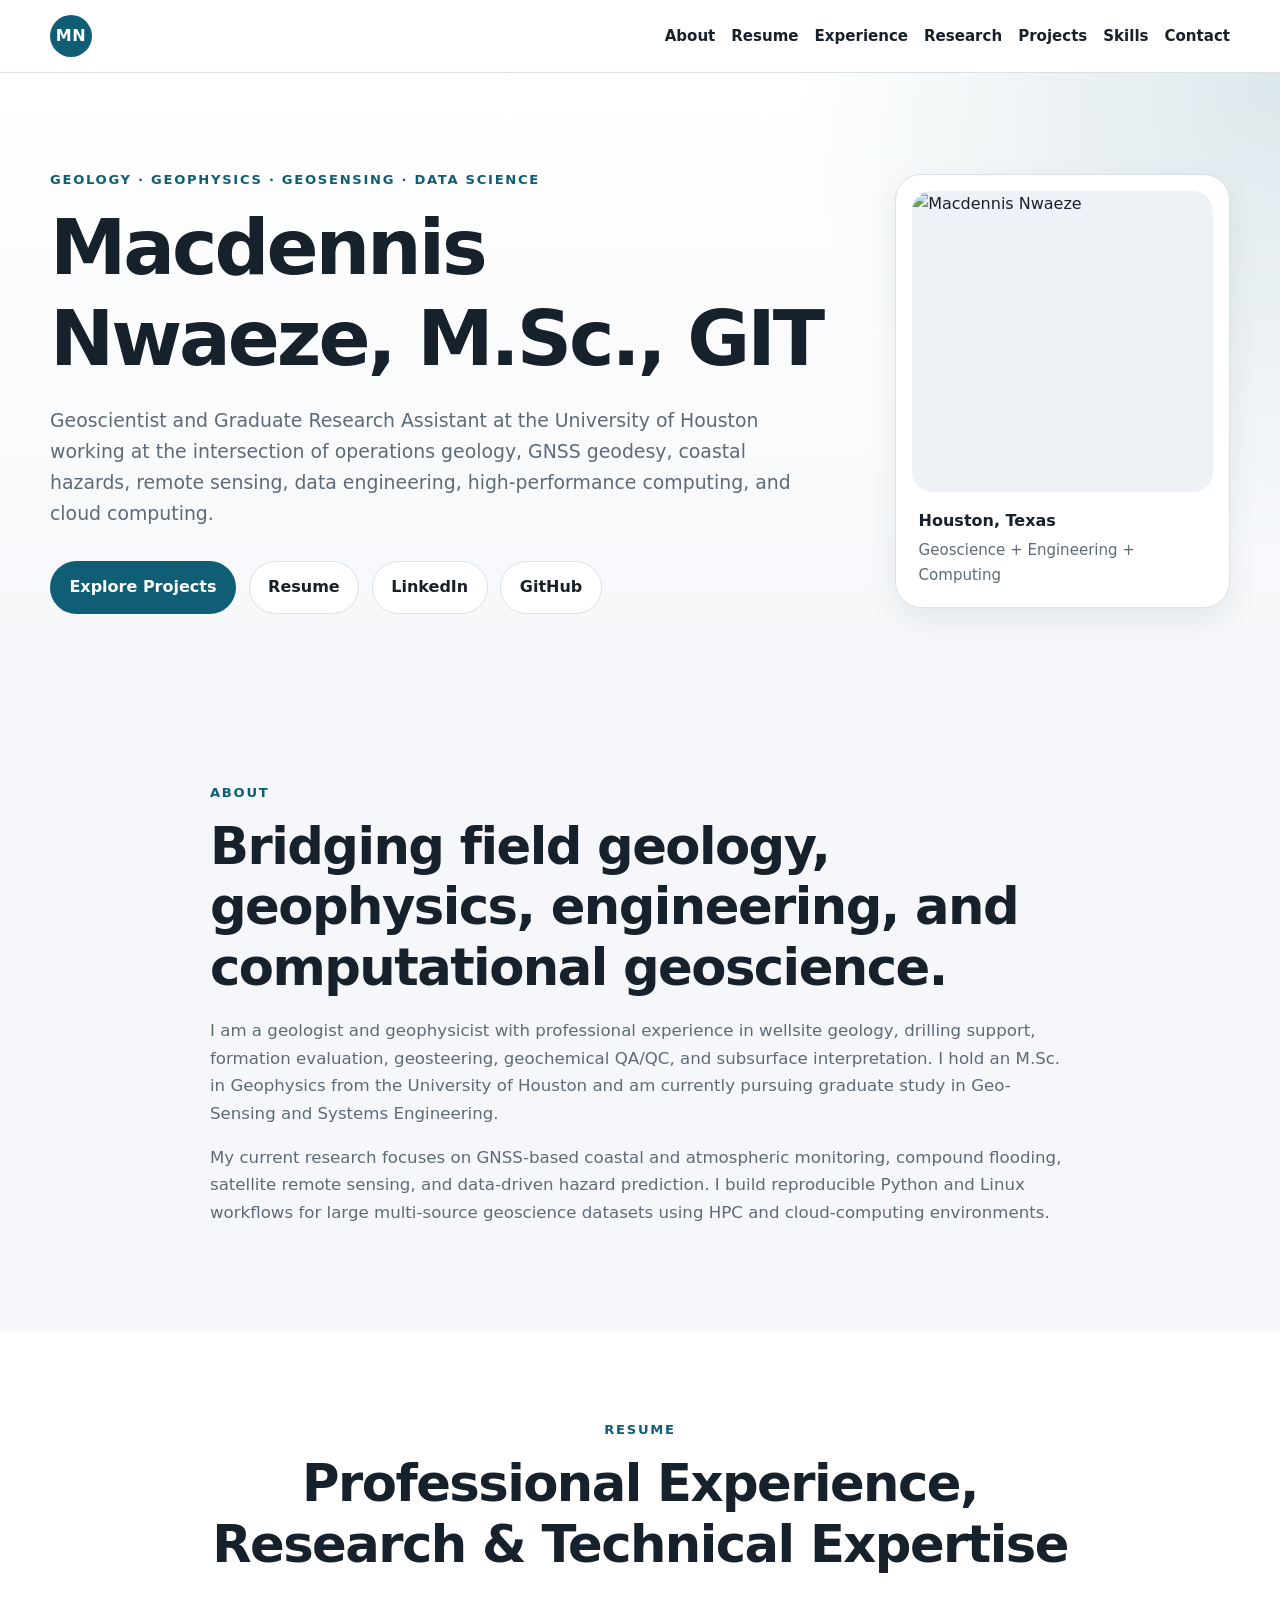
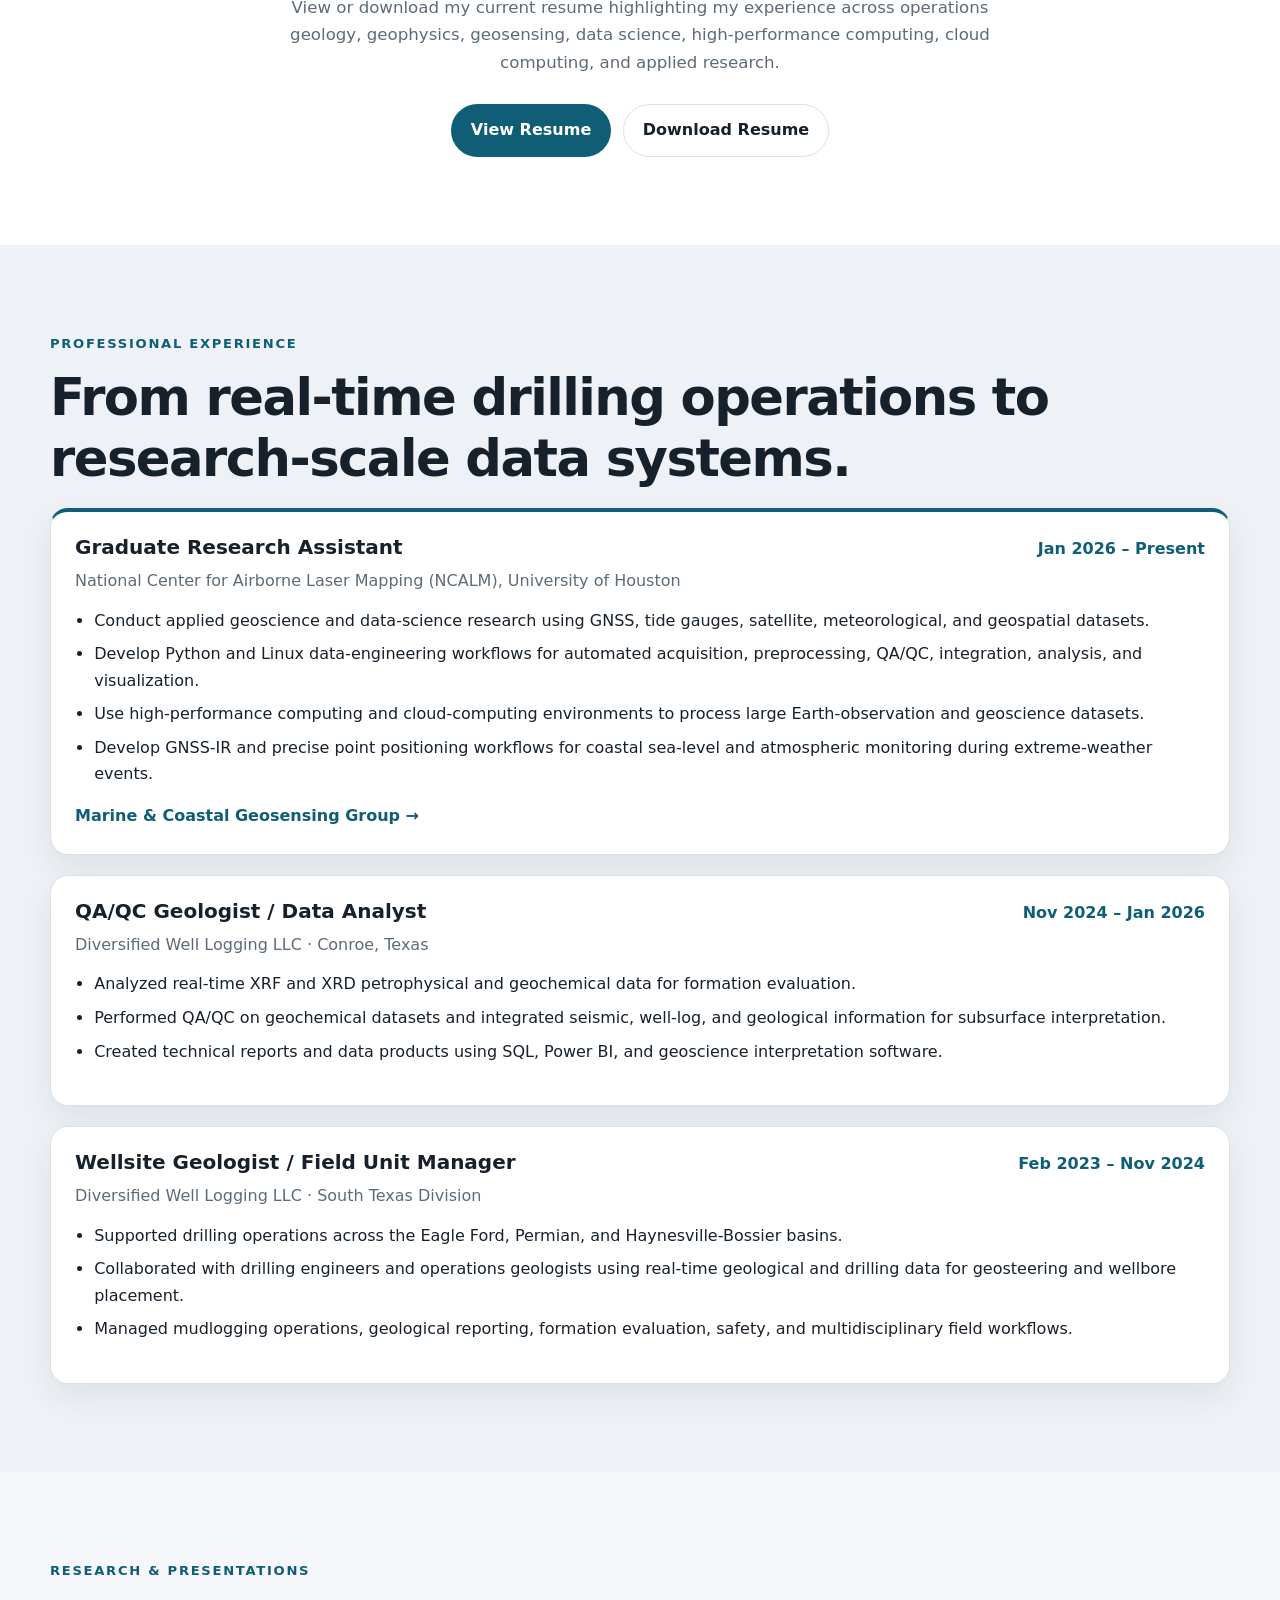
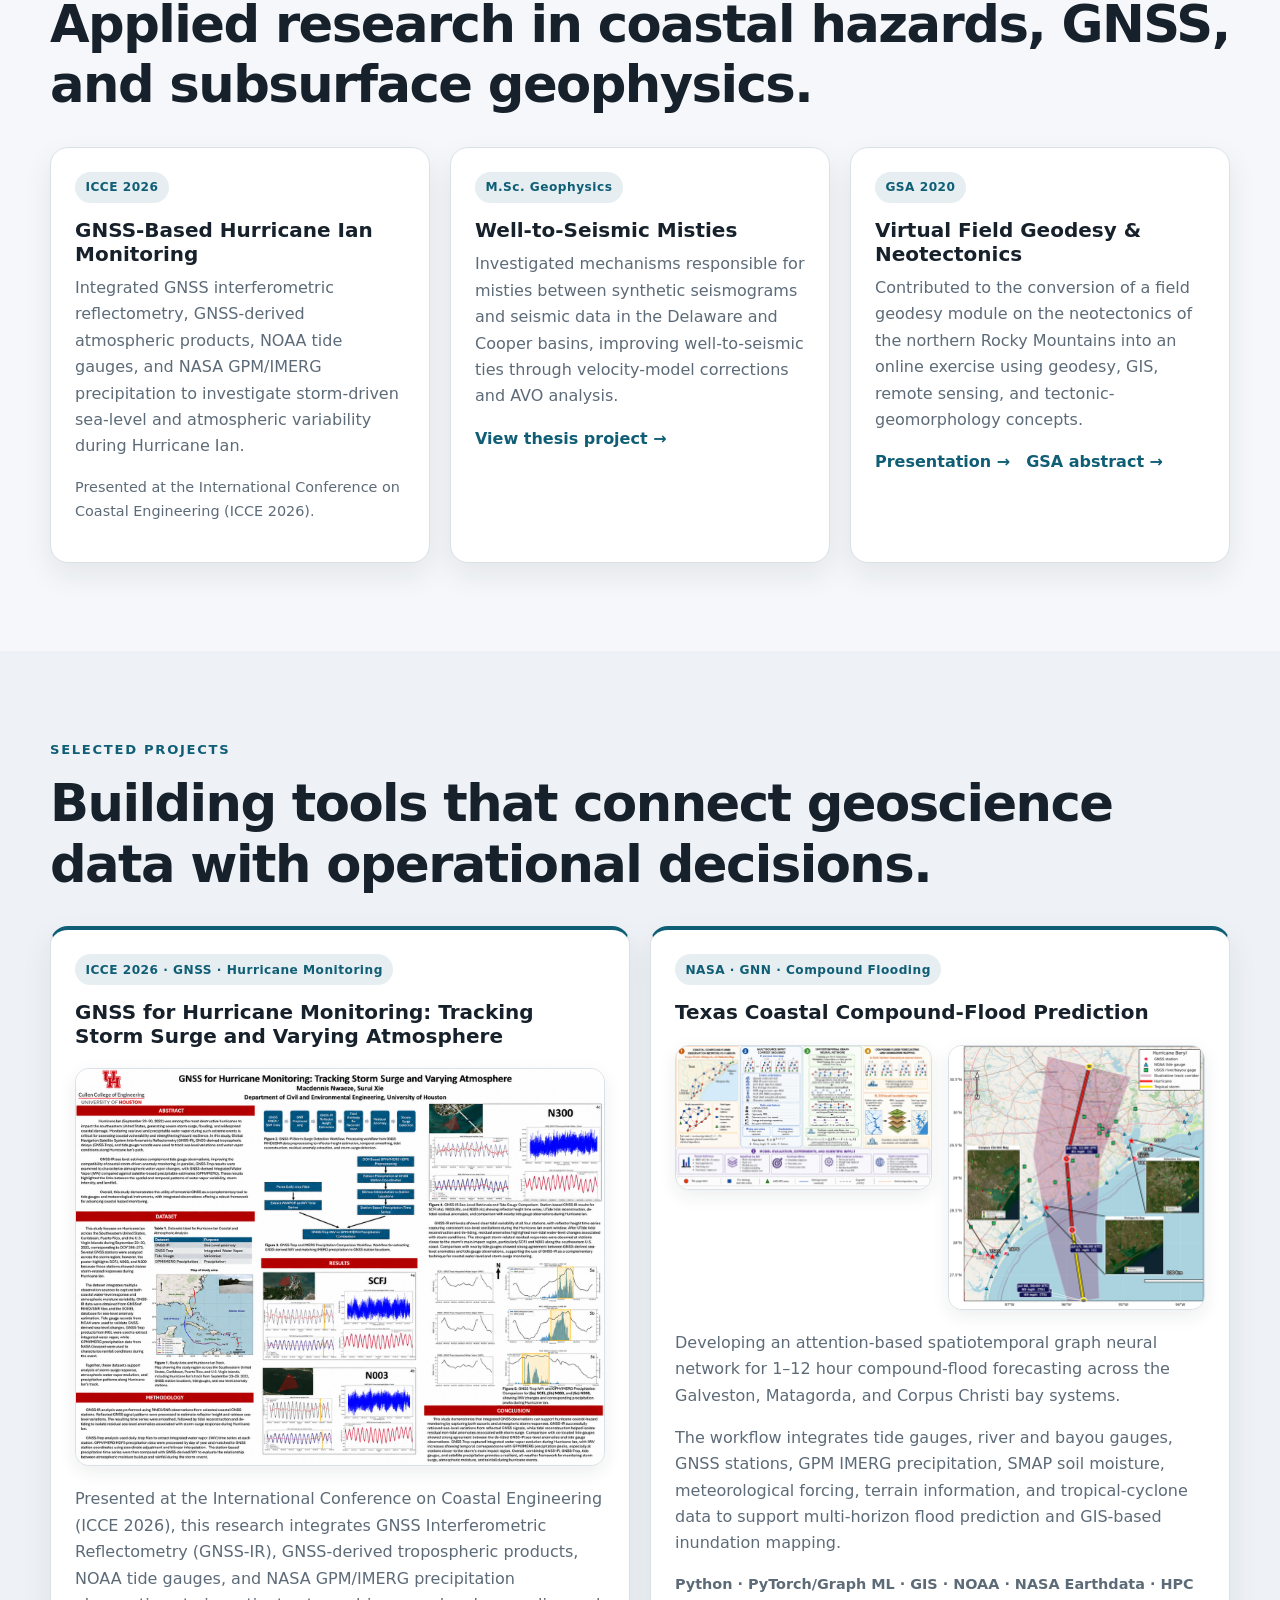
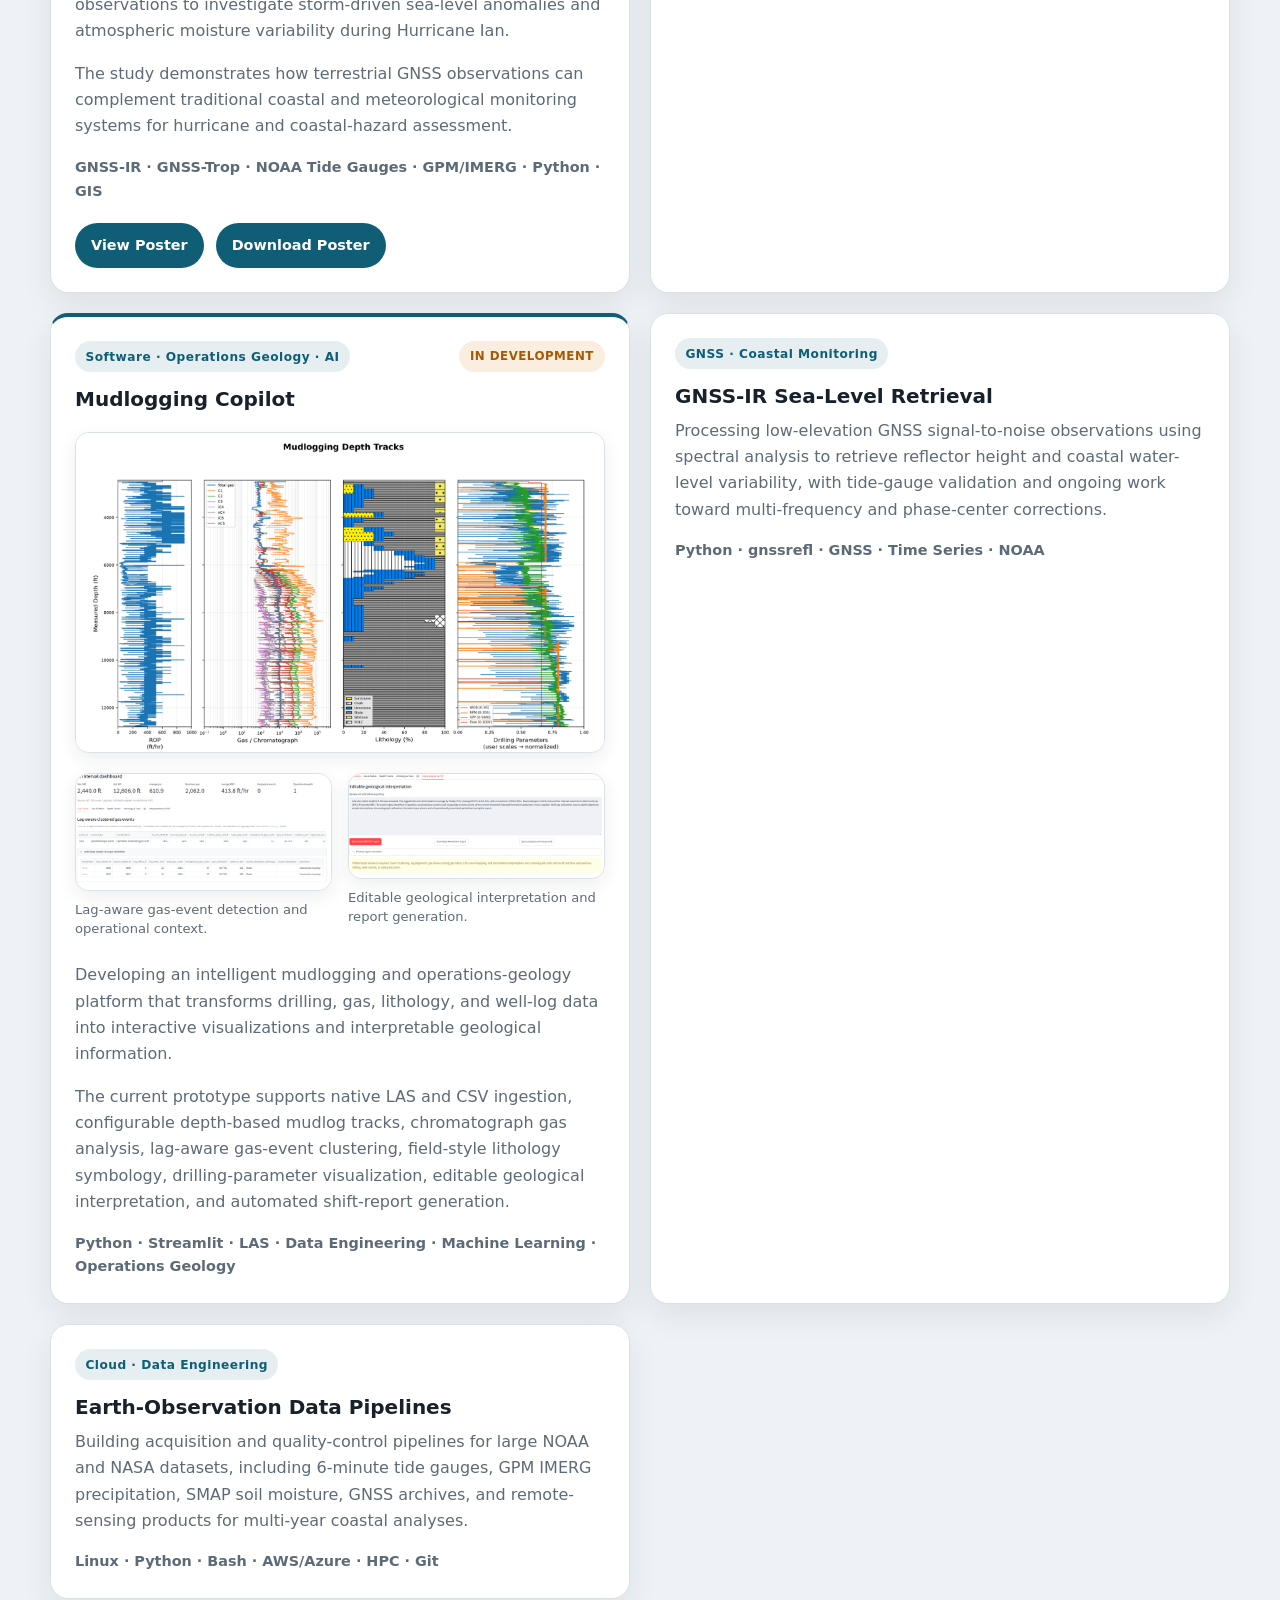
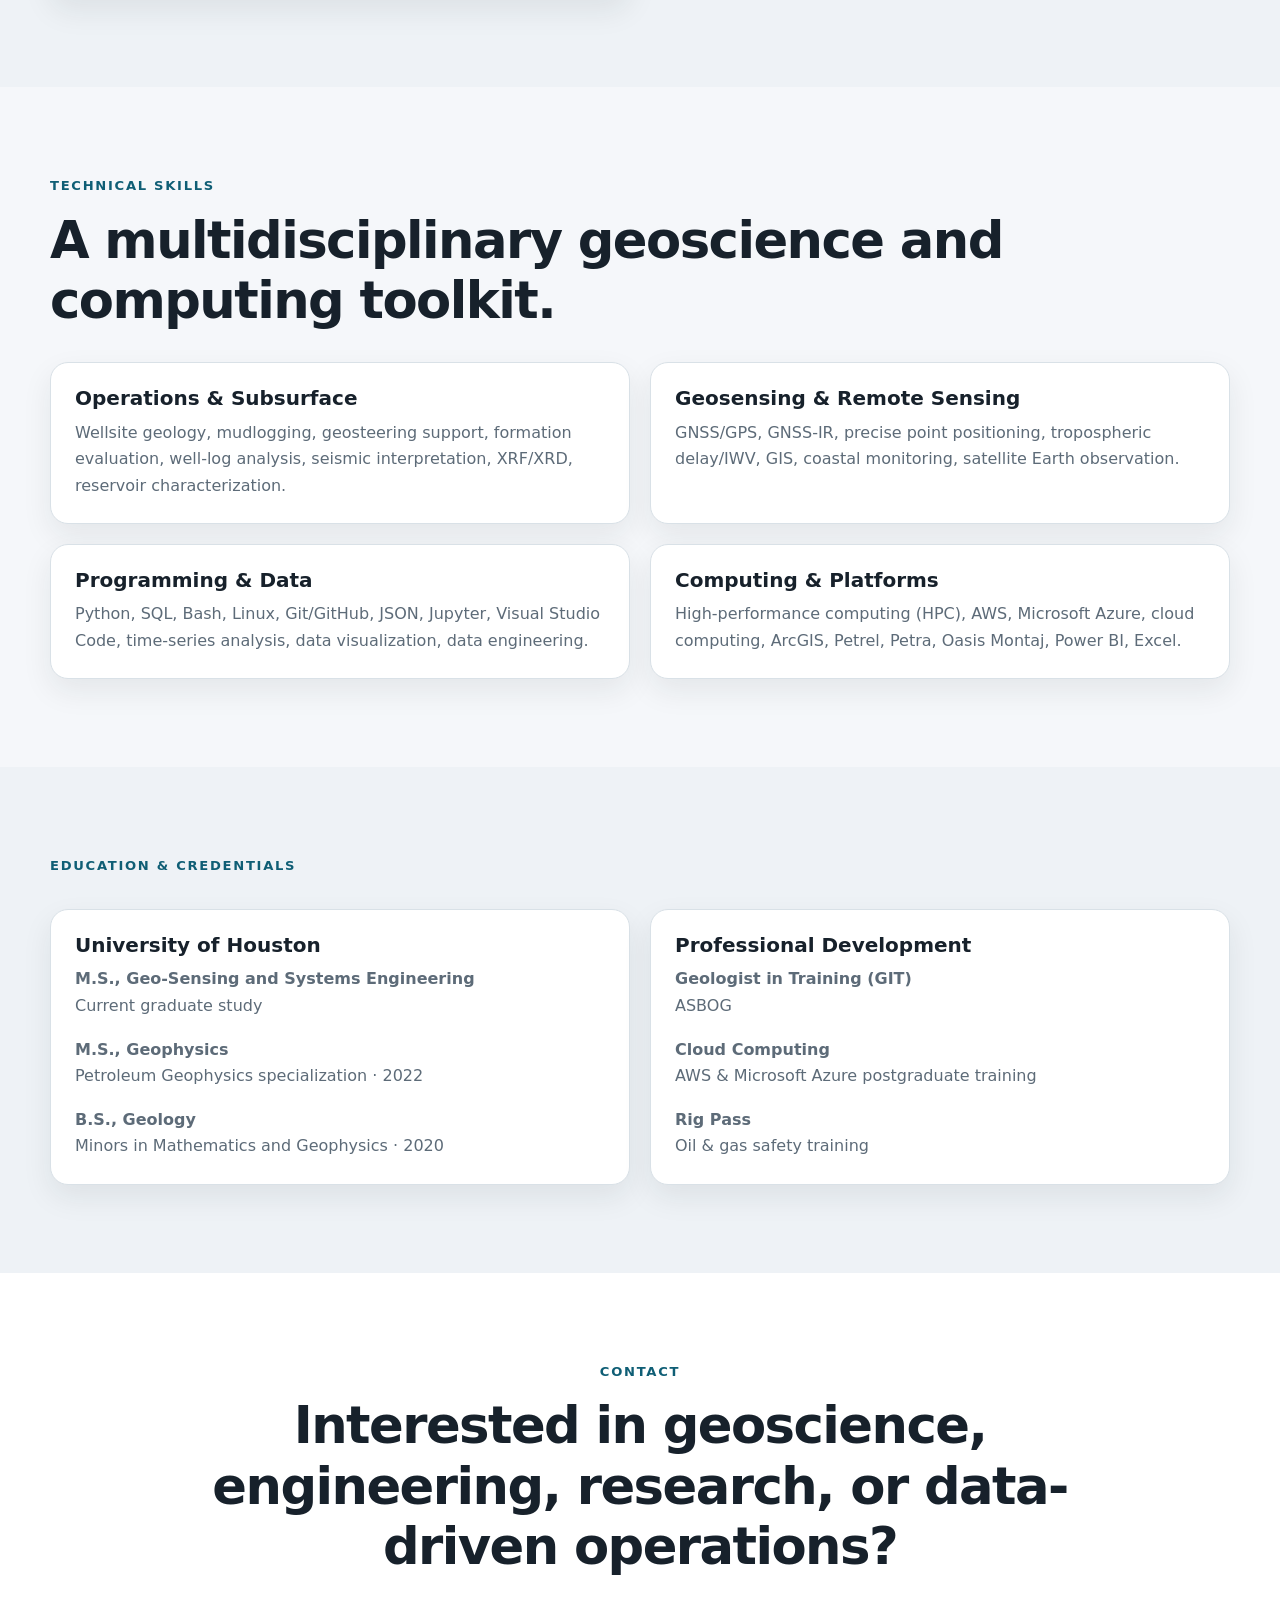
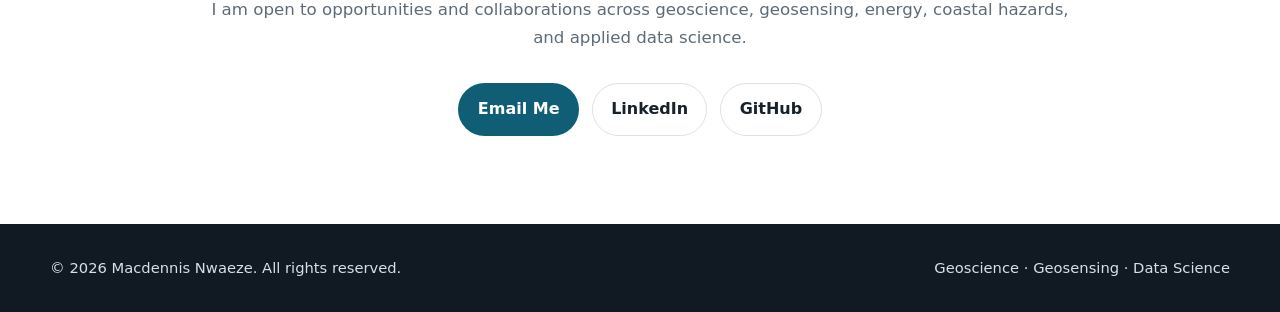
==== commit f0c14637: "Update index.html" ====
--- a/index.html
+++ b/index.html
@@ -4,7 +4,7 @@
   <meta charset="UTF-8">
   <meta name="viewport" content="width=device-width, initial-scale=1.0">
   <meta name="description" content="Macdennis Nwaeze — geologist, geophysicist, geosensing researcher, and data scientist working across operations geology, GNSS, coastal hazards, HPC, and cloud computing.">
-  <title>Macdennis Nwaeze | Geoscience, Geosensing & Data Science</title>
+  <title>Macdennis Nwaeze | Geoscience, Geosensing, Engineering & Data Science</title>
   <link rel="stylesheet" href="style.css">
 </head>
 <body>
@@ -34,11 +34,36 @@
             operations geology, GNSS geodesy, coastal hazards, remote sensing, data engineering, high-performance
             computing, and cloud computing.
           </p>
-          <div class="hero-actions">
-            <a class="button primary" href="#projects">Explore Projects</a>
-            <a class="button secondary" href="https://www.linkedin.com/in/macdennis-nwaeze/" target="_blank" rel="noreferrer">LinkedIn</a>
-            <a class="button secondary" href="https://github.com/yardi-mac" target="_blank" rel="noreferrer">GitHub</a>
-          </div>
+        <div class="hero-actions">
+          <a class="button primary" href="#projects">Explore Projects</a>
+        
+          <a
+            class="button secondary"
+            href="Macdennis_Nwaeze_Resume.pdf"
+            target="_blank"
+            rel="noopener"
+          >
+            Resume
+          </a>
+        
+          <a
+            class="button secondary"
+            href="https://www.linkedin.com/in/macdennis-nwaeze/"
+            target="_blank"
+            rel="noreferrer"
+          >
+            LinkedIn
+          </a>
+        
+          <a
+            class="button secondary"
+            href="https://github.com/yardi-mac"
+            target="_blank"
+            rel="noreferrer"
+          >
+            GitHub
+          </a>
+        </div>
         </div>
         <div class="profile-card">
           <img src="macd.png" alt="Macdennis Nwaeze">
--- a/style.css
+++ b/style.css
@@ -519,6 +519,30 @@
   line-height: 1.45;
 }
 
+/* =========================================================
+   RESUME SECTION
+   ========================================================= */
+
+.resume-section {
+  background: #fff;
+}
+
+.resume-section p:not(.section-label) {
+  max-width: 720px;
+  margin-left: auto;
+  margin-right: auto;
+  color: var(--muted);
+  font-size: 1.05rem;
+}
+
+.resume-actions {
+  display: flex;
+  justify-content: center;
+  flex-wrap: wrap;
+  gap: 0.8rem;
+  margin-top: 1.75rem;
+}
+
 @media (max-width: 900px) {
   .hero-grid,
   .card-grid,
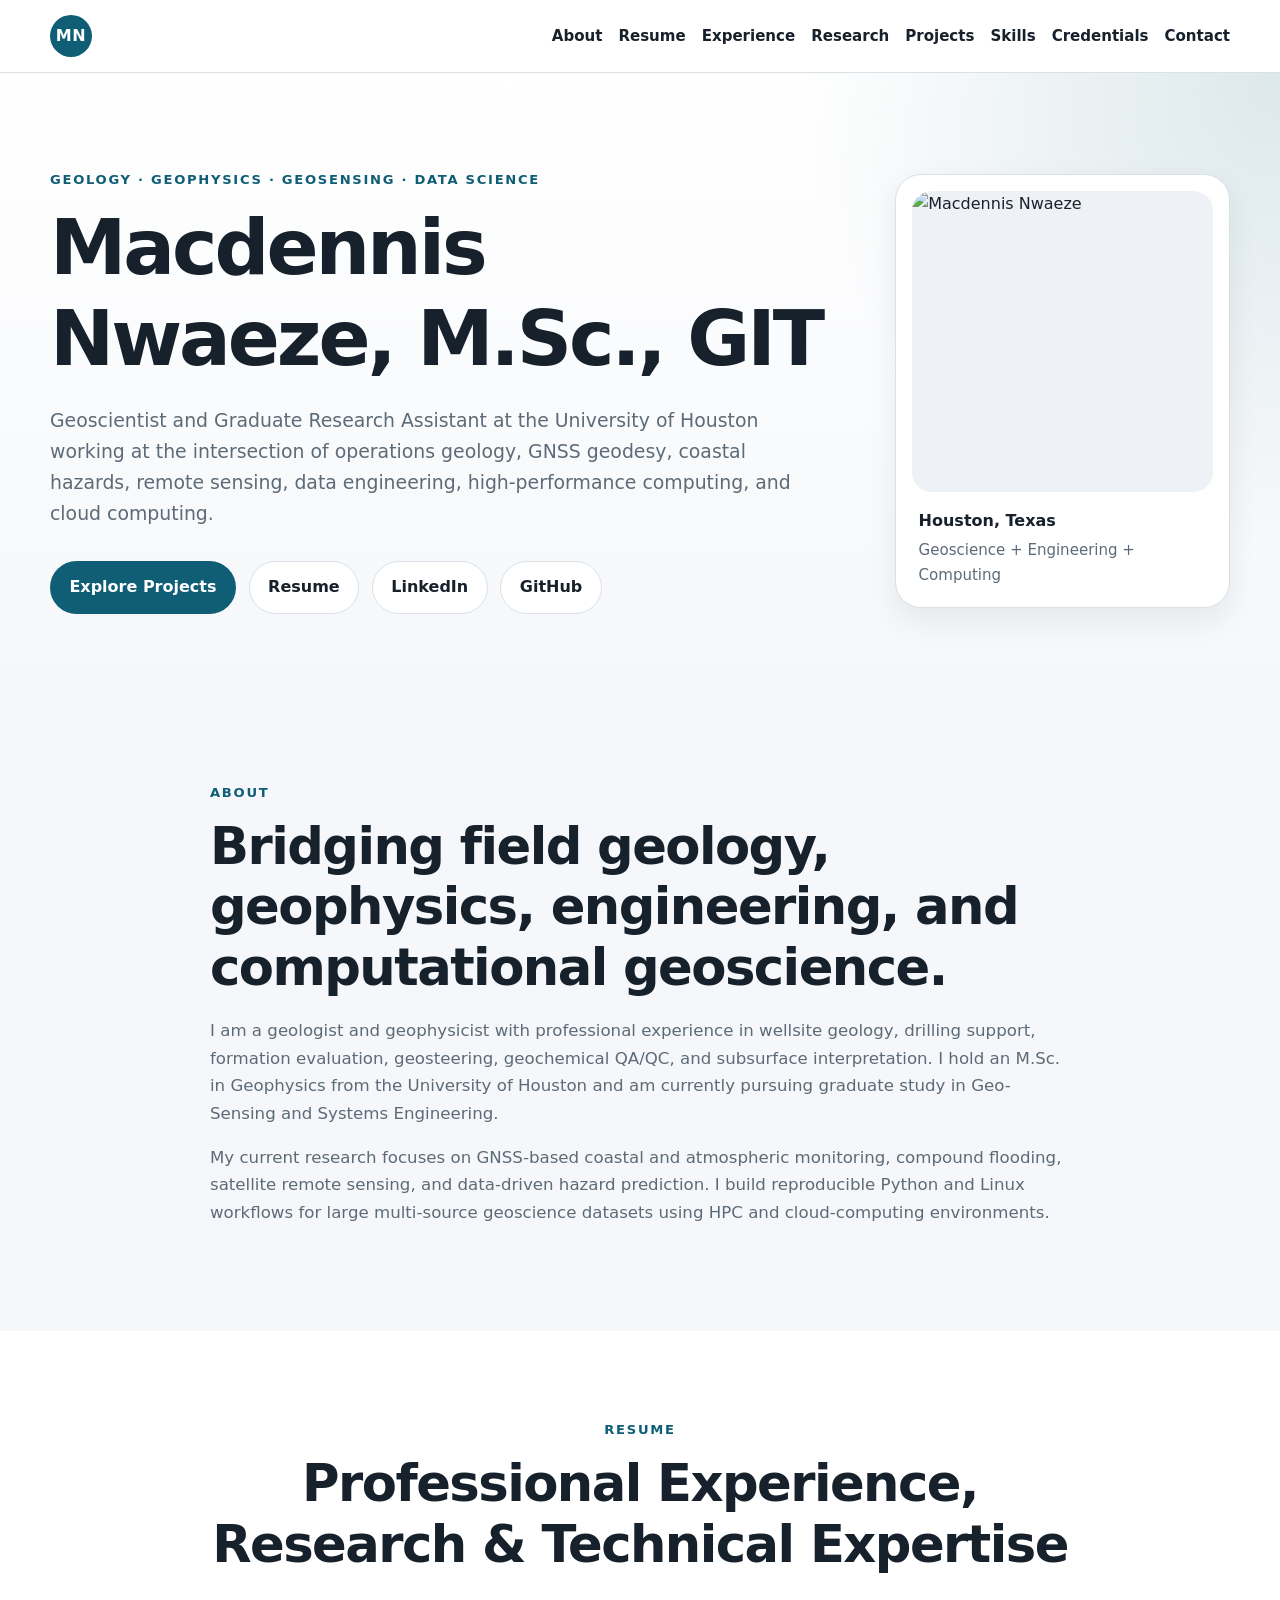
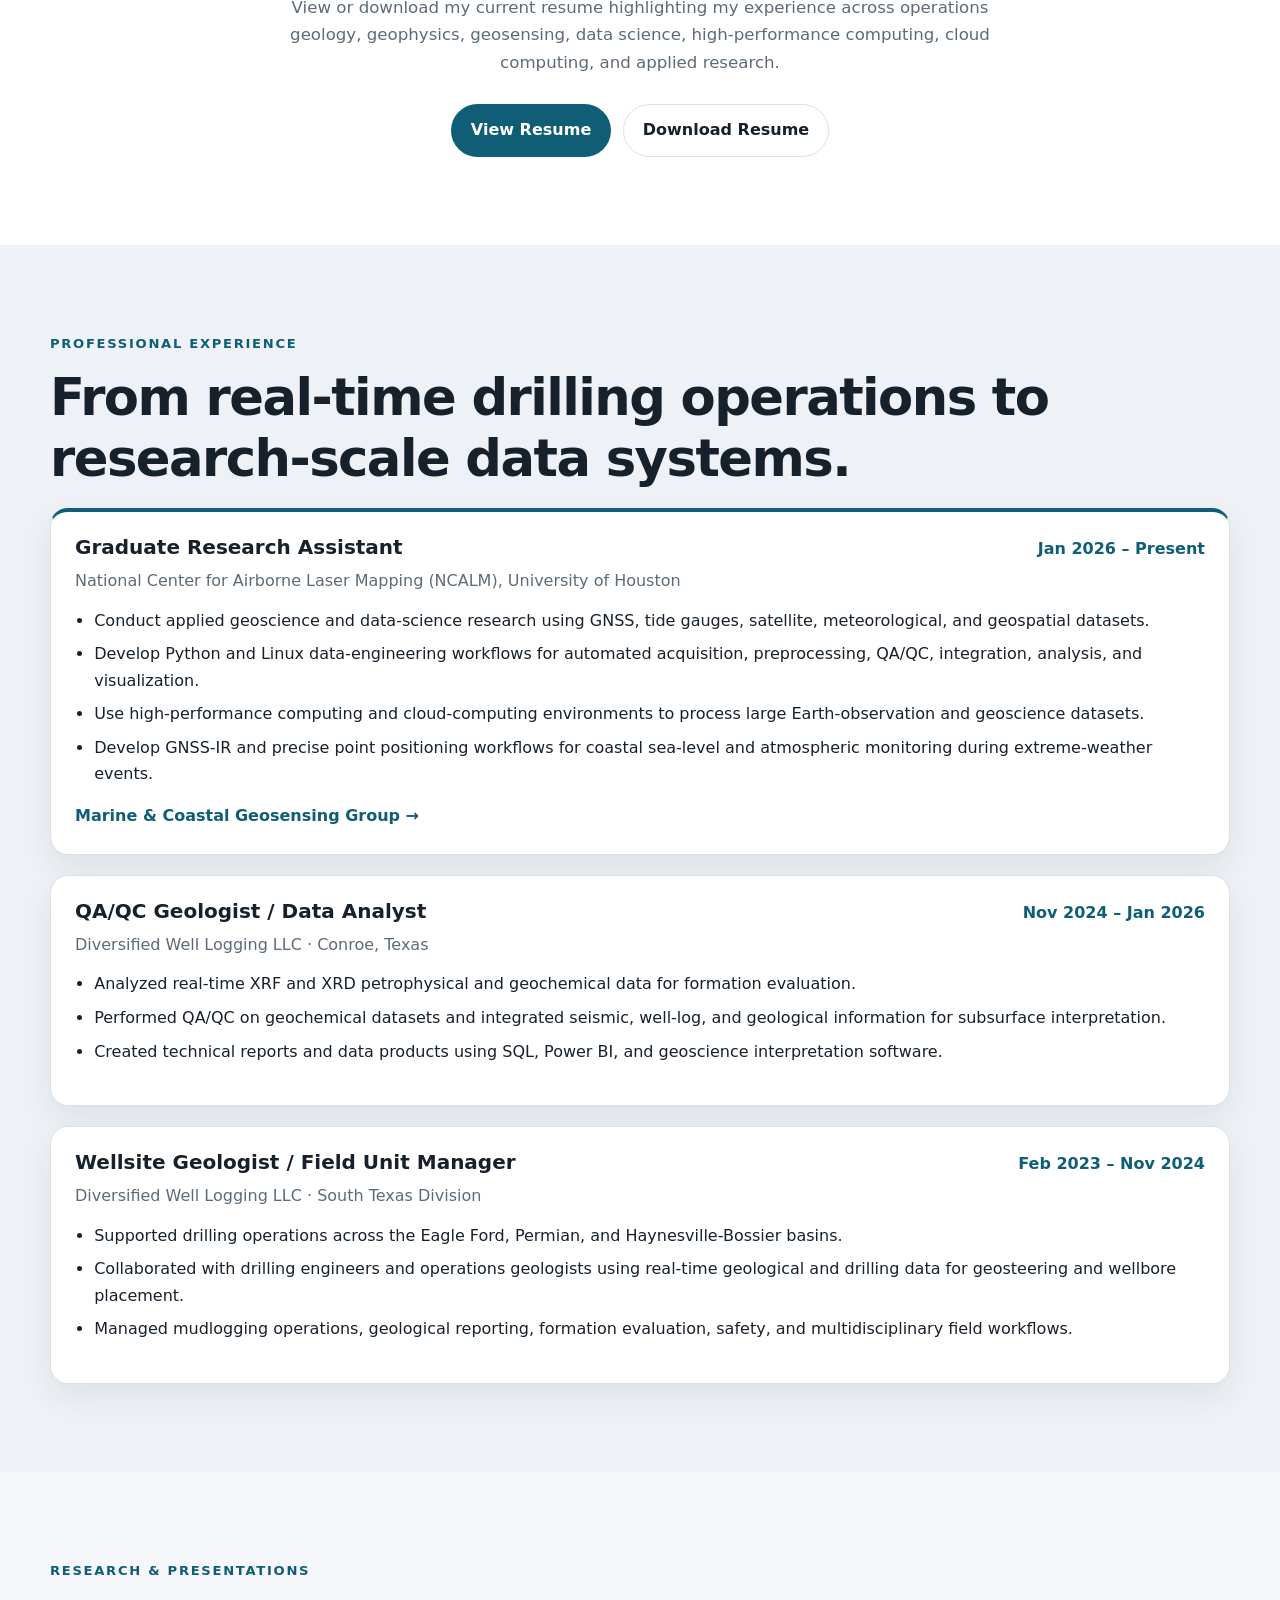
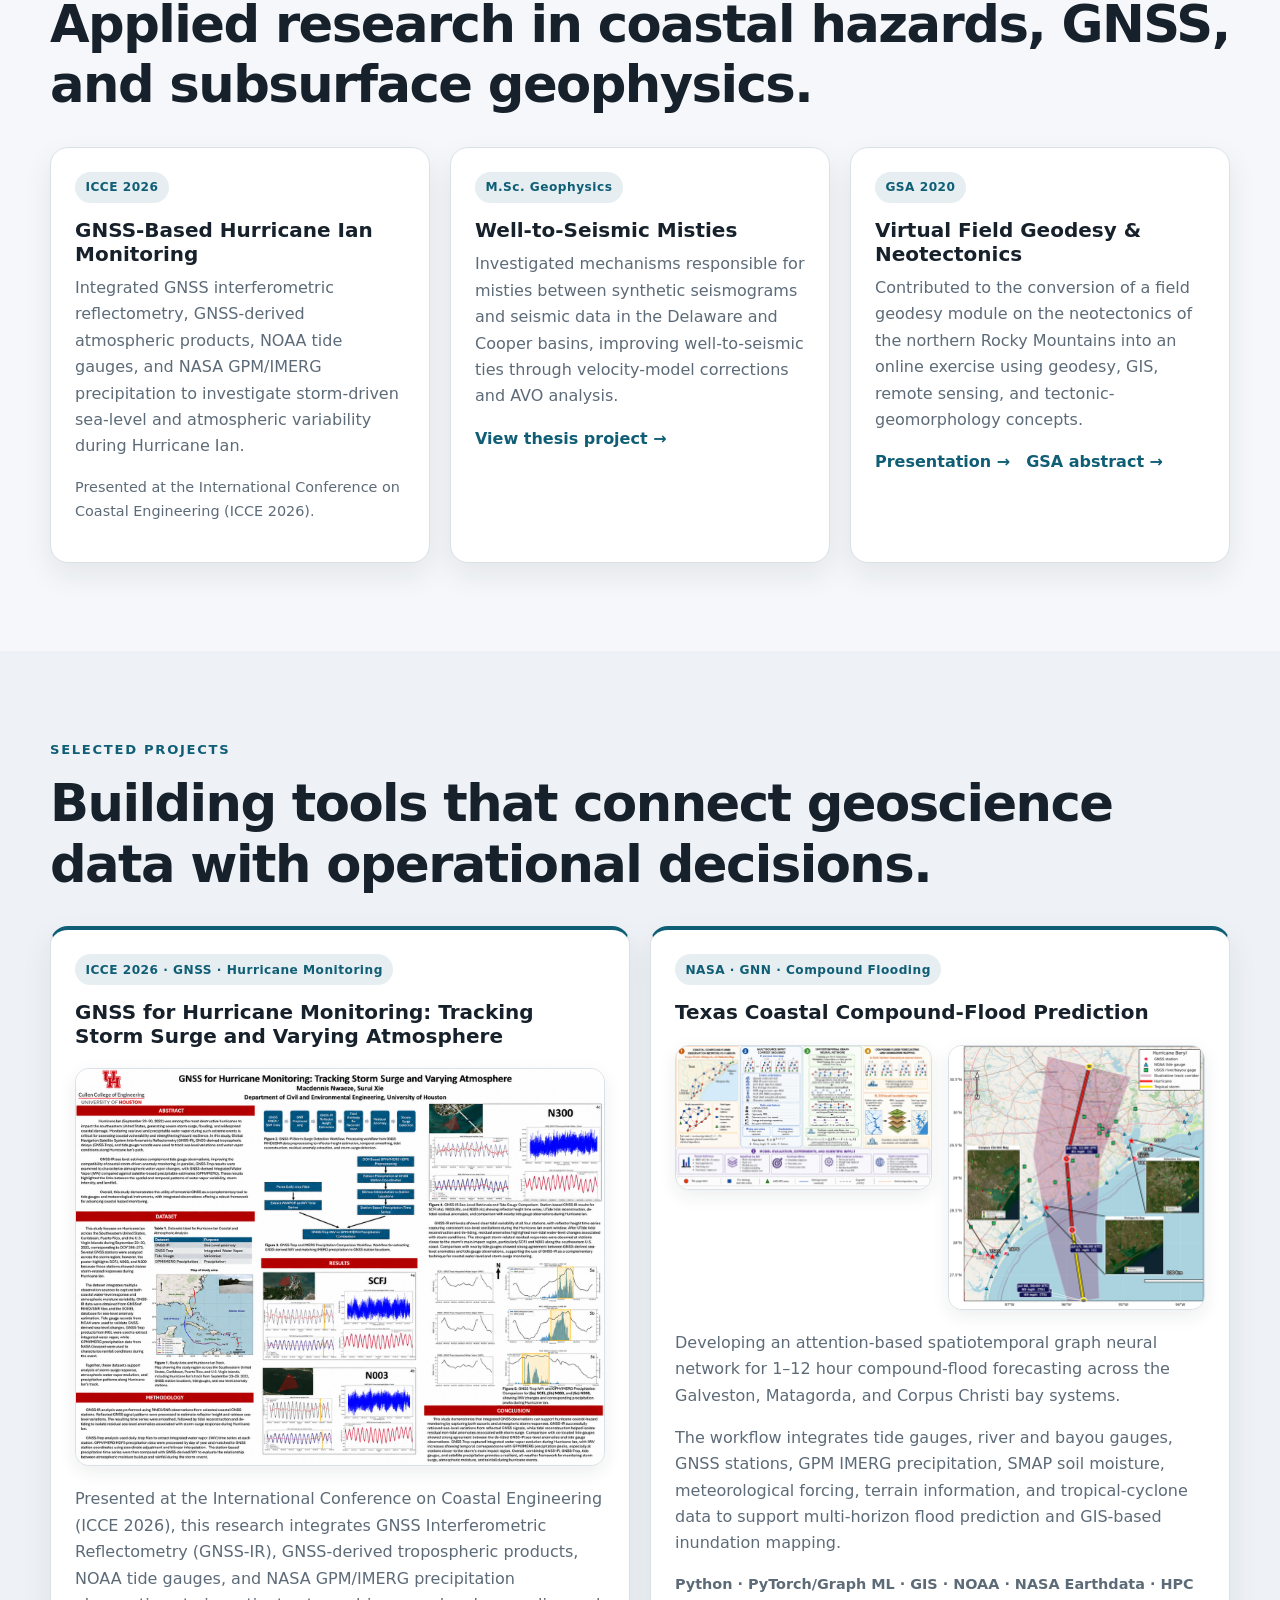
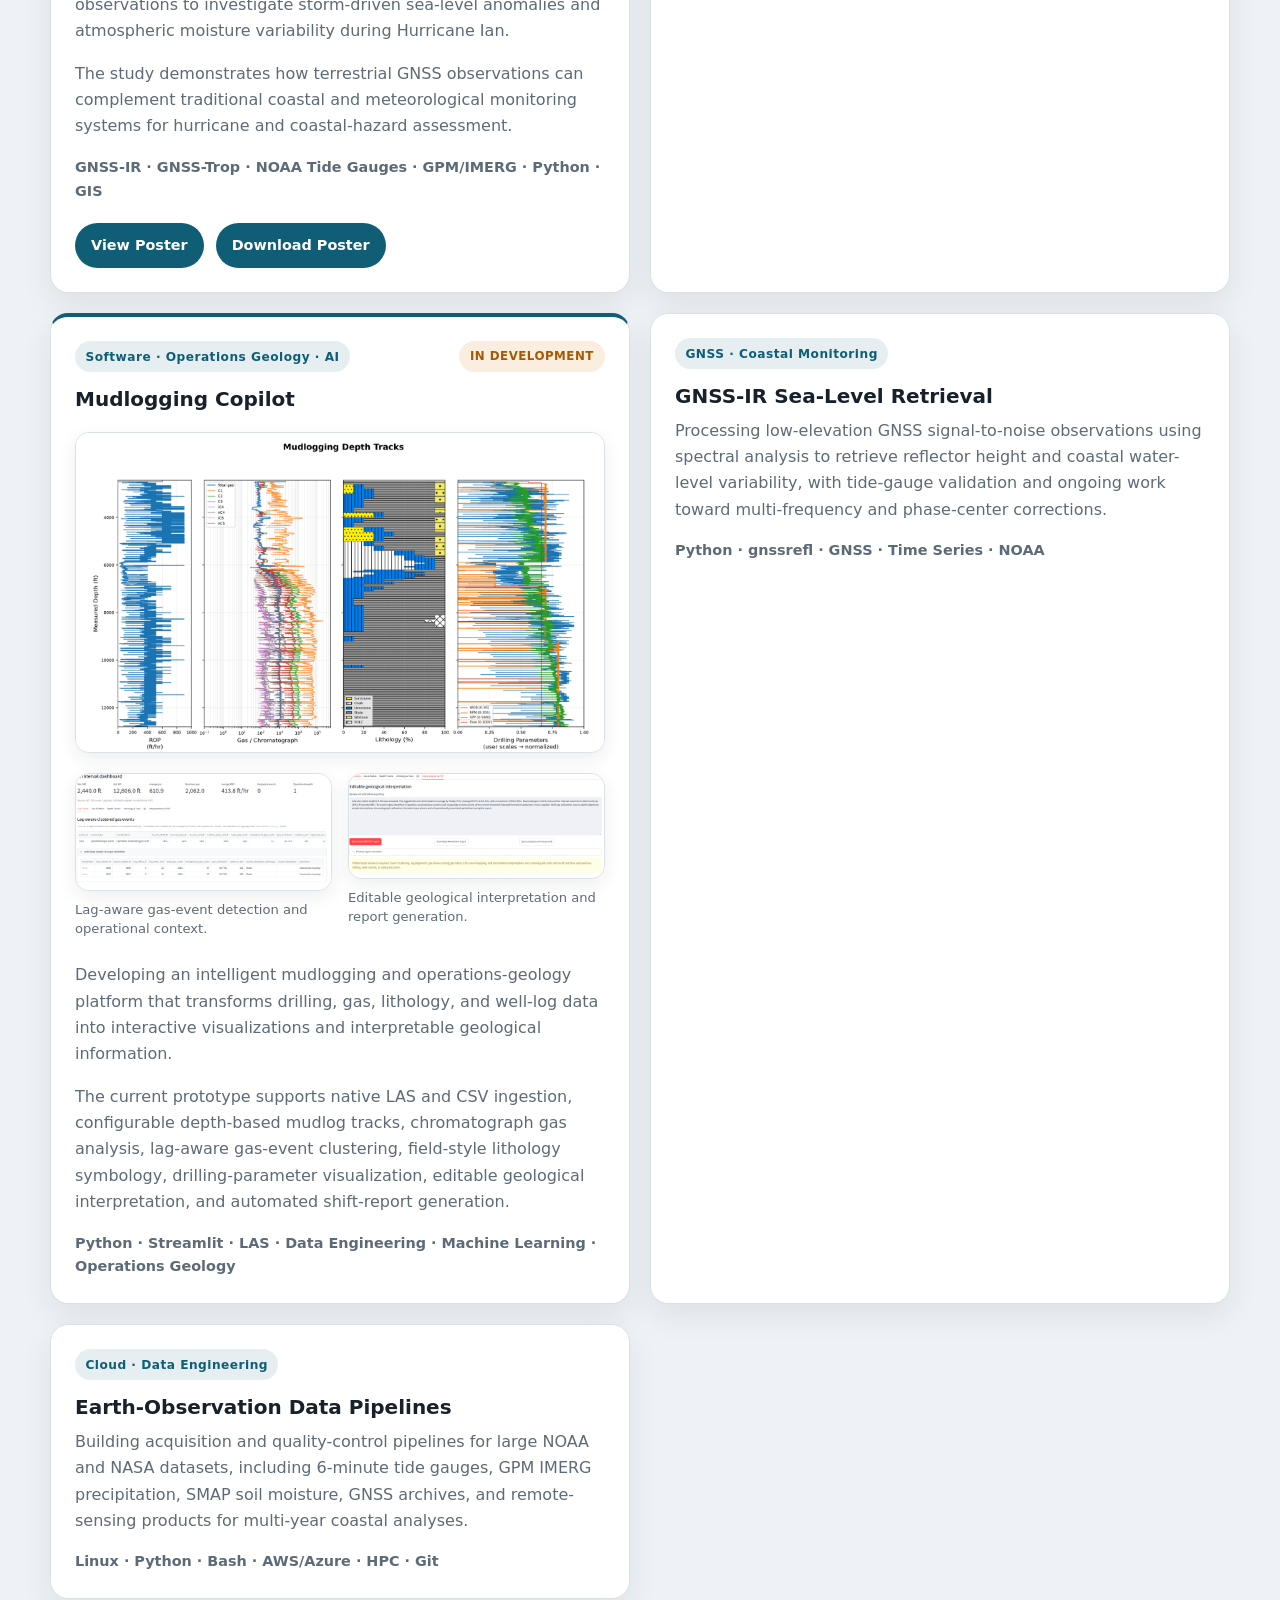
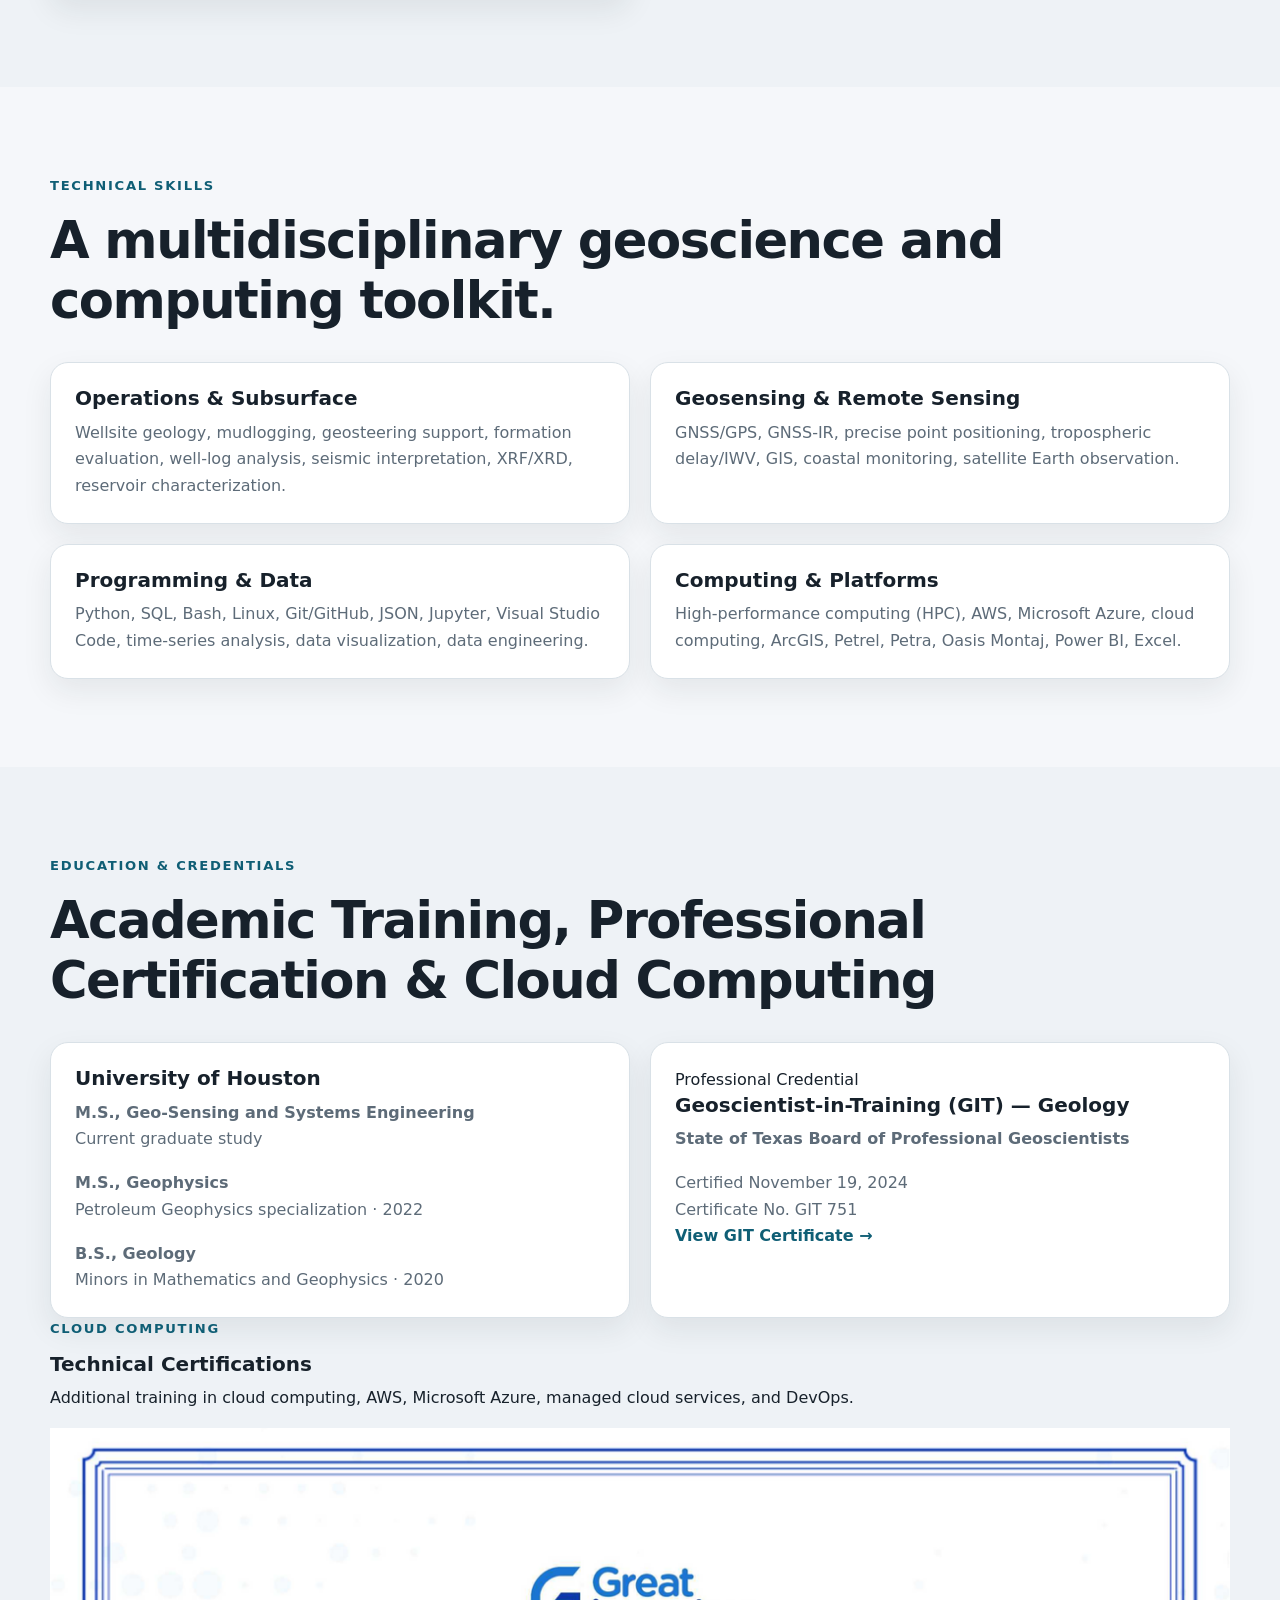
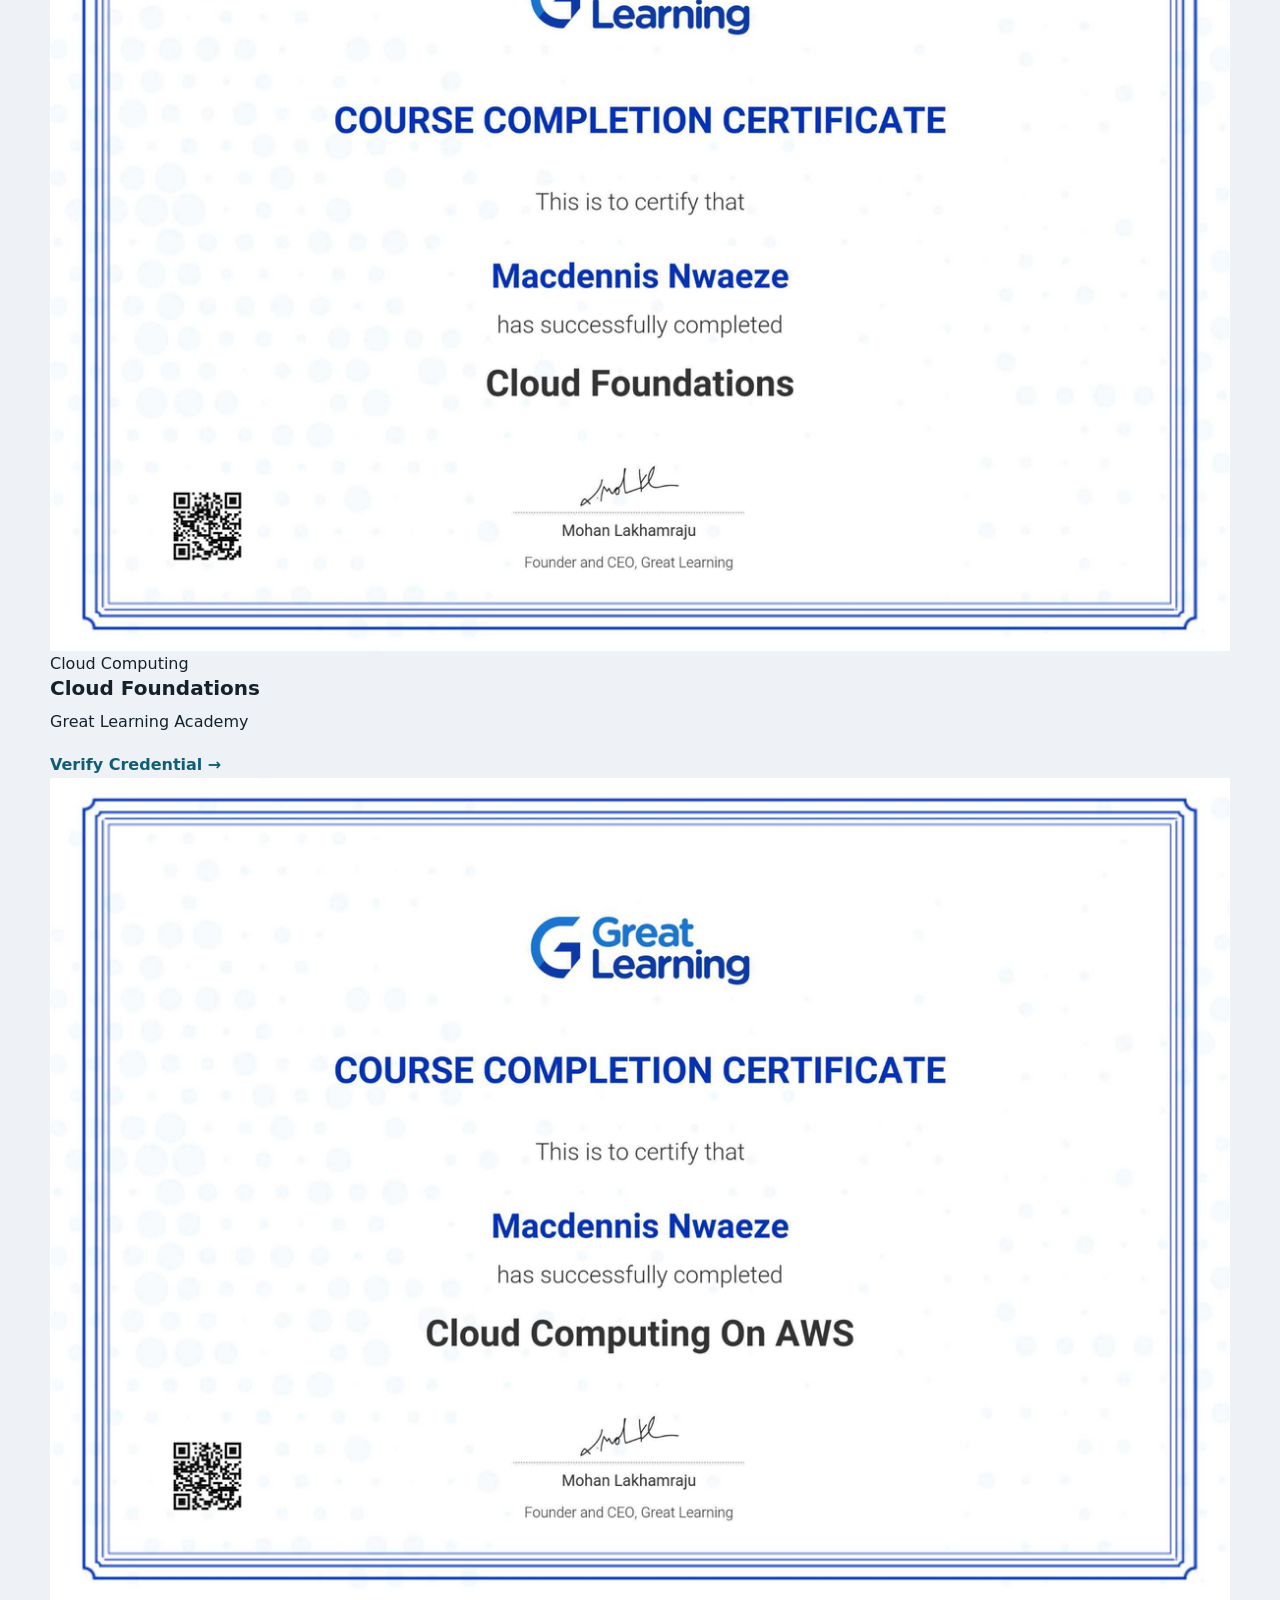
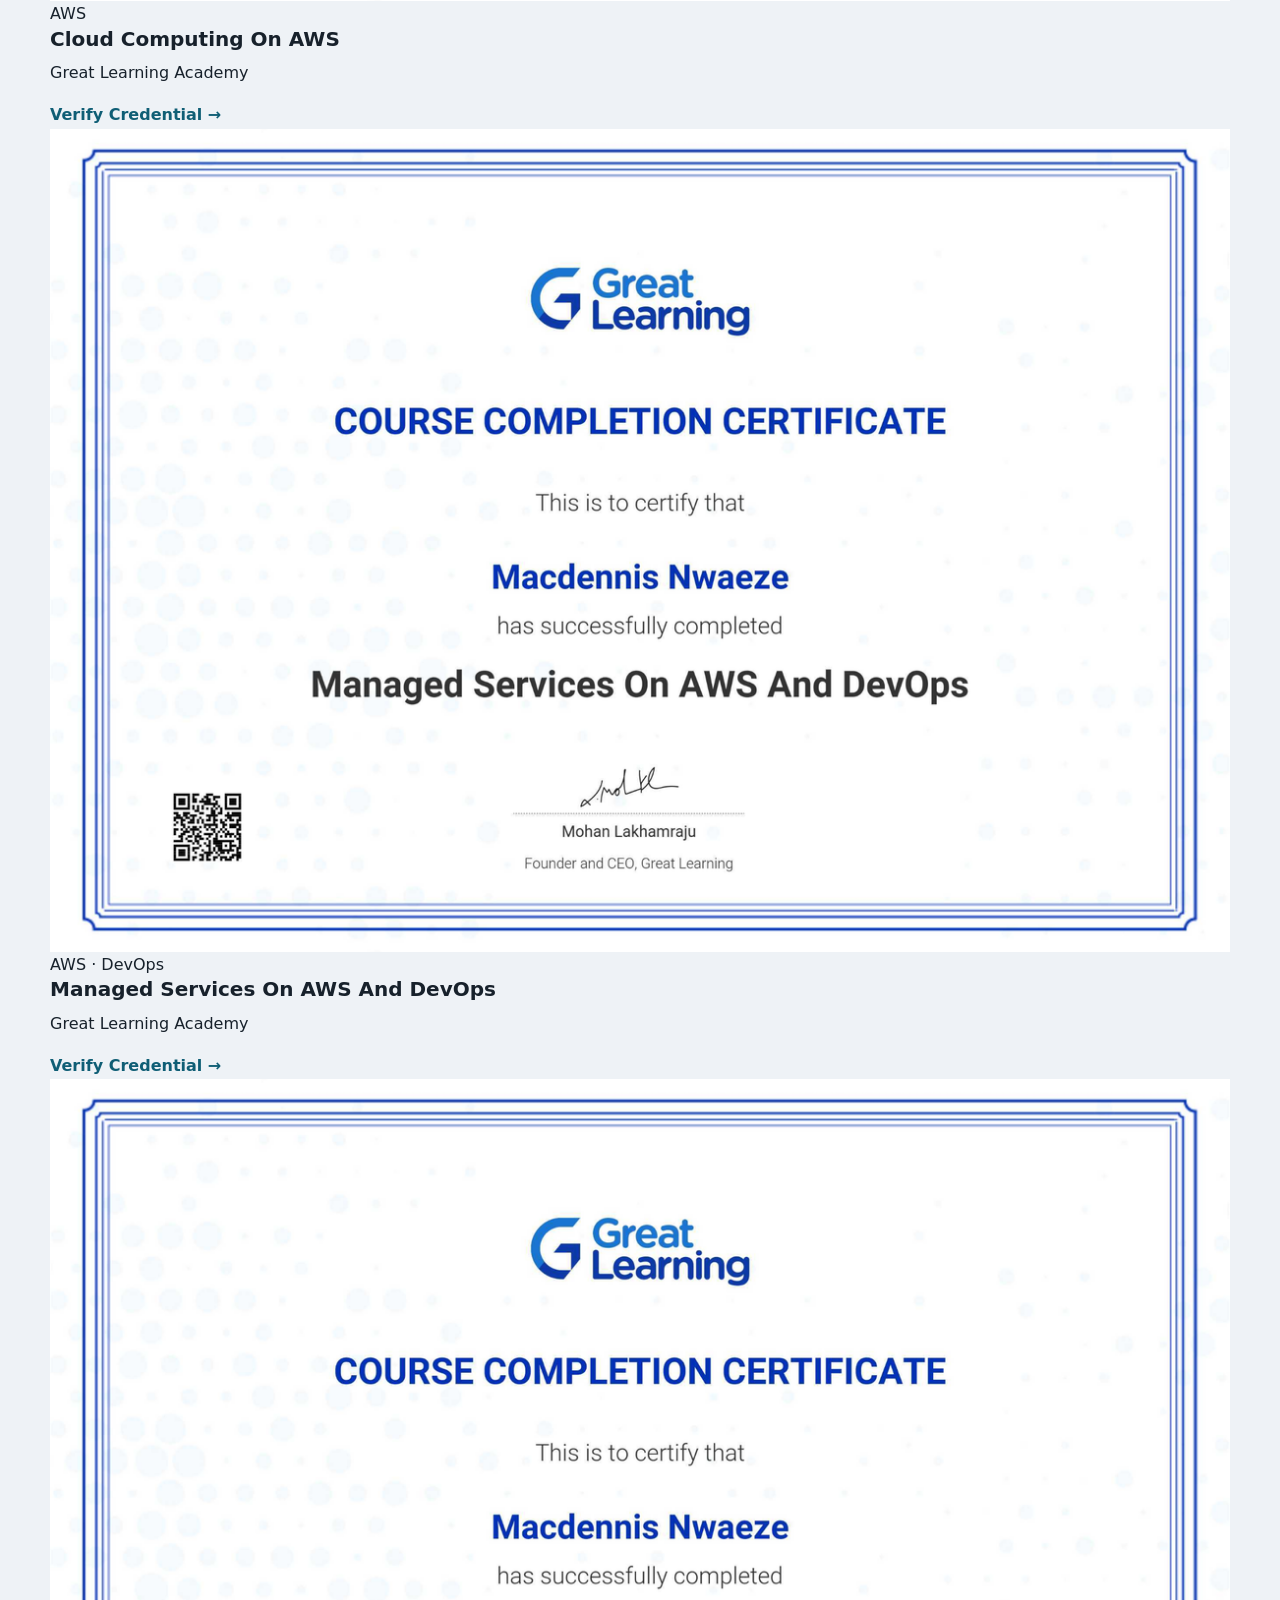
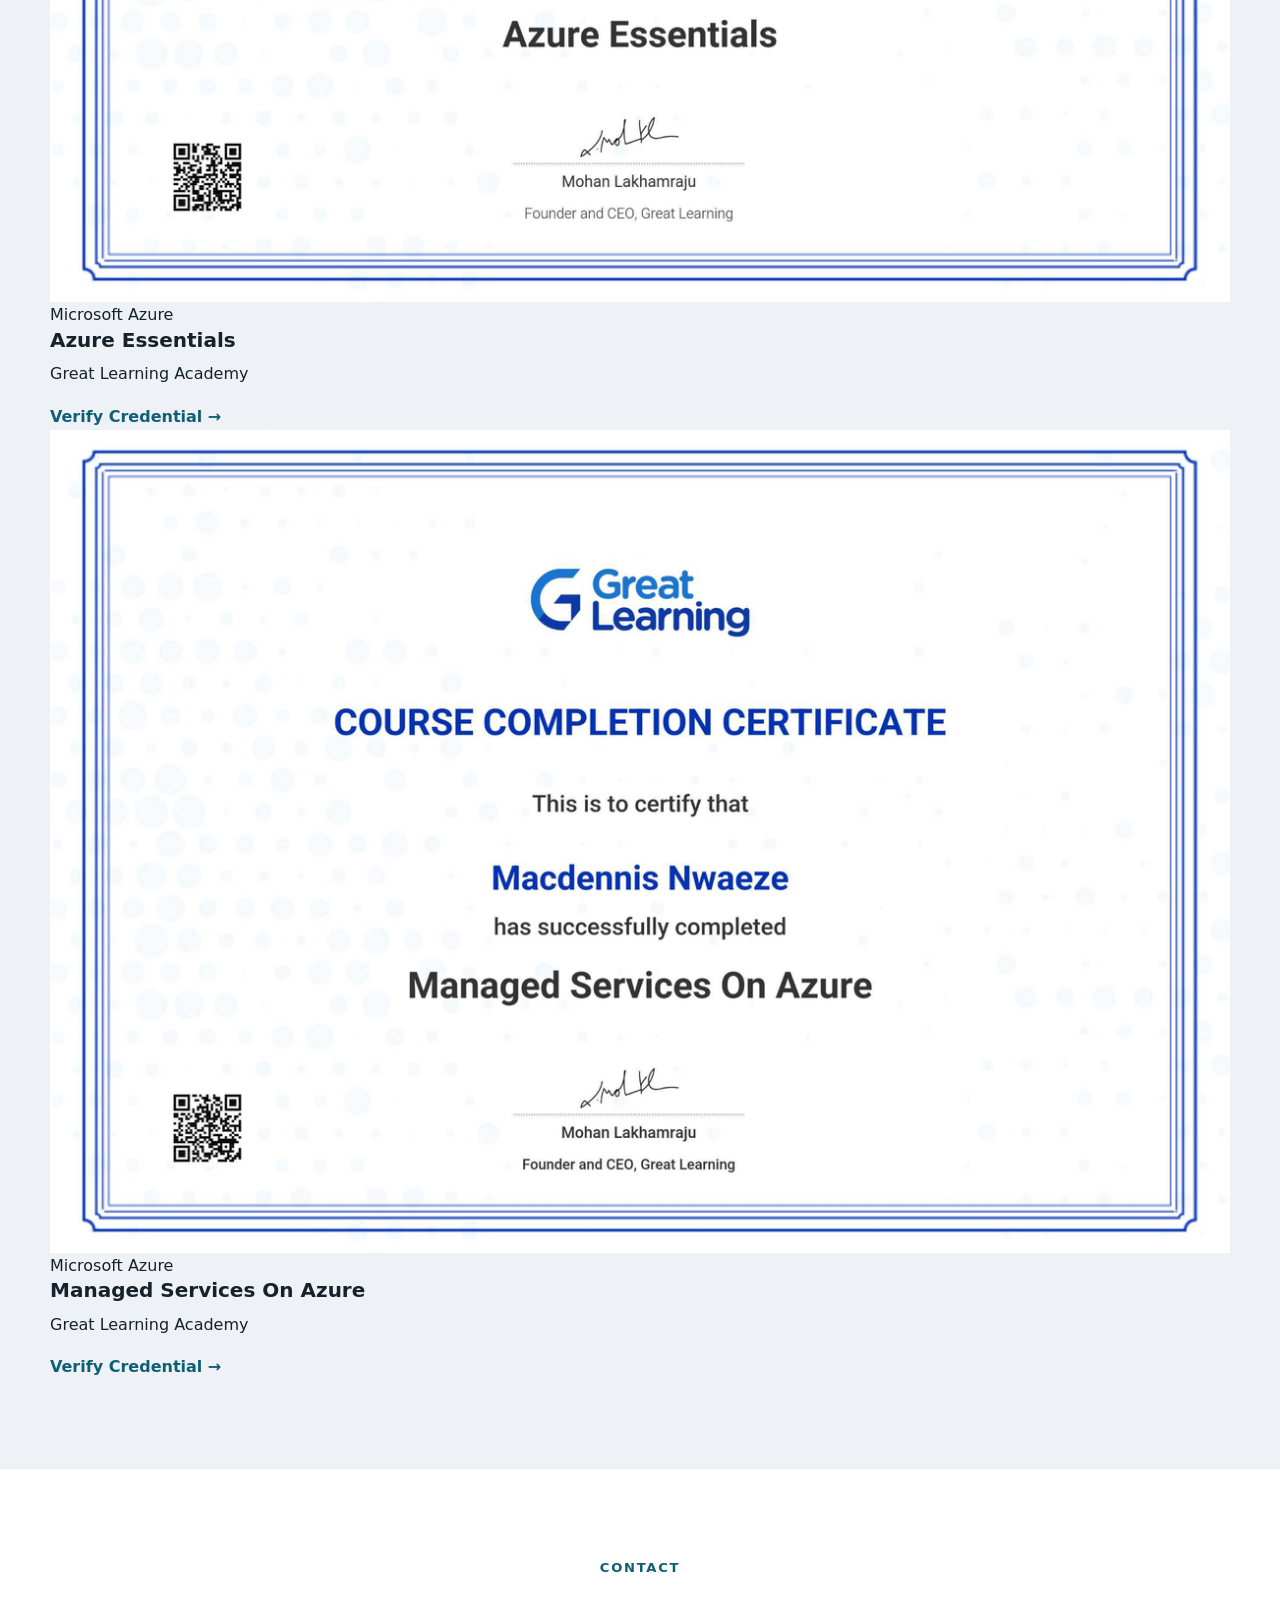
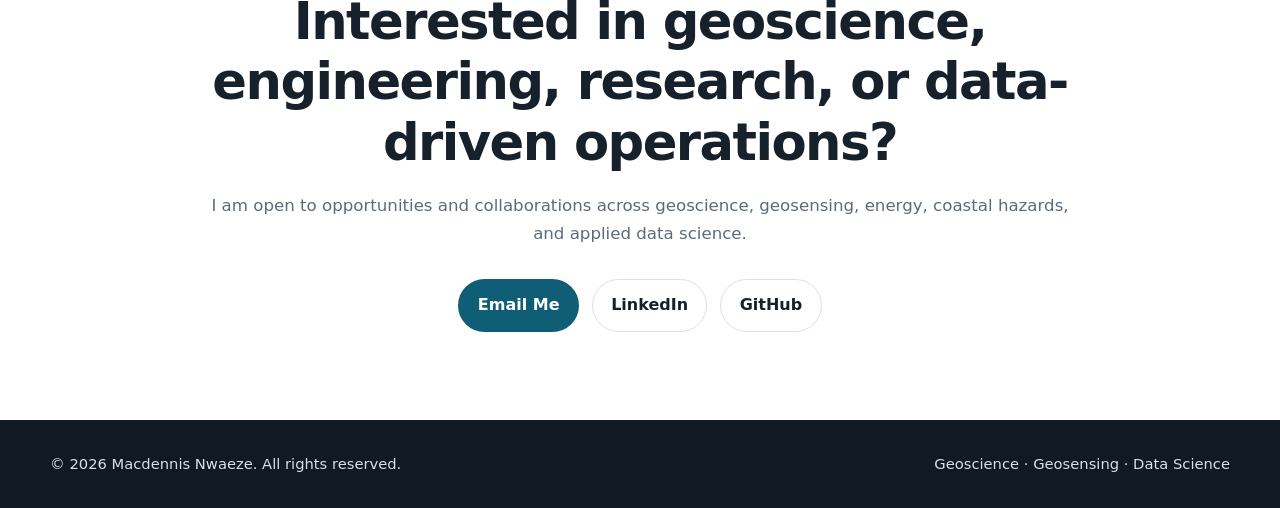
==== commit abede542: "Add education and credentials section to index.html Added education and professional credentials sec" ====
--- a/index.html
+++ b/index.html
@@ -18,6 +18,7 @@
         <a href="#research">Research</a>
         <a href="#projects">Projects</a>
         <a href="#skills">Skills</a>
+        <a href="#credentials">Credentials</a>
         <a href="#contact">Contact</a>
       </nav>
     </div>
@@ -424,23 +425,222 @@
       </div>
     </section>
 
-    <section class="section credentials alt">
+    <!-- EDUCATION & PROFESSIONAL CREDENTIALS -->
+    <section id="credentials" class="section credentials alt">
       <div class="container">
+    
         <p class="section-label">Education & Credentials</p>
+    
+        <h2>Academic Training, Professional Certification & Cloud Computing</h2>
+    
+        <!-- EDUCATION -->
         <div class="credential-grid">
+    
           <div>
             <h3>University of Houston</h3>
-            <p><strong>M.S., Geo-Sensing and Systems Engineering</strong><br>Current graduate study</p>
-            <p><strong>M.S., Geophysics</strong><br>Petroleum Geophysics specialization · 2022</p>
-            <p><strong>B.S., Geology</strong><br>Minors in Mathematics and Geophysics · 2020</p>
-          </div>
-          <div>
-            <h3>Professional Development</h3>
-            <p><strong>Geologist in Training (GIT)</strong><br>ASBOG</p>
-            <p><strong>Cloud Computing</strong><br>AWS & Microsoft Azure postgraduate training</p>
-            <p><strong>Rig Pass</strong><br>Oil & gas safety training</p>
-          </div>
-        </div>
+    
+            <p>
+              <strong>M.S., Geo-Sensing and Systems Engineering</strong><br>
+              Current graduate study
+            </p>
+    
+            <p>
+              <strong>M.S., Geophysics</strong><br>
+              Petroleum Geophysics specialization · 2022
+            </p>
+    
+            <p>
+              <strong>B.S., Geology</strong><br>
+              Minors in Mathematics and Geophysics · 2020
+            </p>
+          </div>
+    
+    
+          <!-- TEXAS GIT -->
+          <div class="featured-credential">
+    
+            <span class="credential-type">Professional Credential</span>
+    
+            <h3>Geoscientist-in-Training (GIT) — Geology</h3>
+    
+            <p>
+              <strong>State of Texas Board of Professional Geoscientists</strong>
+            </p>
+    
+            <p>
+              Certified November 19, 2024<br>
+              Certificate No. GIT 751
+            </p>
+    
+            <a
+              class="text-link"
+              href="GIT_Certificate_Macdennis_Nwaeze.pdf"
+              target="_blank"
+              rel="noopener"
+            >
+              View GIT Certificate →
+            </a>
+    
+          </div>
+    
+        </div>
+    
+    
+        <!-- CLOUD CERTIFICATIONS -->
+        <div class="certification-heading">
+          <p class="section-label">Cloud Computing</p>
+          <h3>Technical Certifications</h3>
+    
+          <p>
+            Additional training in cloud computing, AWS, Microsoft Azure,
+            managed cloud services, and DevOps.
+          </p>
+        </div>
+    
+    
+        <div class="certification-grid">
+    
+          <!-- CLOUD FOUNDATIONS -->
+          <article class="certification-card">
+    
+            <img
+              src="certificate_cloud_foundations.png"
+              alt="Great Learning Cloud Foundations certificate"
+              class="credential-image"
+              loading="lazy"
+            >
+    
+            <span class="credential-type">Cloud Computing</span>
+    
+            <h3>Cloud Foundations</h3>
+    
+            <p>Great Learning Academy</p>
+    
+            <a
+              class="text-link"
+              href="https://www.mygreatlearning.com/certificate/ETYRKVYC"
+              target="_blank"
+              rel="noopener"
+            >
+              Verify Credential →
+            </a>
+    
+          </article>
+    
+    
+          <!-- AWS -->
+          <article class="certification-card">
+    
+            <img
+              src="certificate_cloud_computing_aws.png"
+              alt="Great Learning Cloud Computing on AWS certificate"
+              class="credential-image"
+              loading="lazy"
+            >
+    
+            <span class="credential-type">AWS</span>
+    
+            <h3>Cloud Computing On AWS</h3>
+    
+            <p>Great Learning Academy</p>
+    
+            <a
+              class="text-link"
+              href="https://www.mygreatlearning.com/certificate/GZCBPFQE"
+              target="_blank"
+              rel="noopener"
+            >
+              Verify Credential →
+            </a>
+    
+          </article>
+    
+    
+          <!-- AWS + DEVOPS -->
+          <article class="certification-card">
+    
+            <img
+              src="certificate_aws_devops.png"
+              alt="Great Learning Managed Services on AWS and DevOps certificate"
+              class="credential-image"
+              loading="lazy"
+            >
+    
+            <span class="credential-type">AWS · DevOps</span>
+    
+            <h3>Managed Services On AWS And DevOps</h3>
+    
+            <p>Great Learning Academy</p>
+    
+            <a
+              class="text-link"
+              href="https://www.mygreatlearning.com/certificate/BTZFJWYD"
+              target="_blank"
+              rel="noopener"
+            >
+              Verify Credential →
+            </a>
+    
+          </article>
+    
+    
+          <!-- AZURE ESSENTIALS -->
+          <article class="certification-card">
+    
+            <img
+              src="certificate_azure_essentials.png"
+              alt="Great Learning Azure Essentials certificate"
+              class="credential-image"
+              loading="lazy"
+            >
+    
+            <span class="credential-type">Microsoft Azure</span>
+    
+            <h3>Azure Essentials</h3>
+    
+            <p>Great Learning Academy</p>
+    
+            <a
+              class="text-link"
+              href="https://www.mygreatlearning.com/certificate/MUCXZNSD"
+              target="_blank"
+              rel="noopener"
+            >
+              Verify Credential →
+            </a>
+    
+          </article>
+    
+    
+          <!-- MANAGED SERVICES AZURE -->
+          <article class="certification-card">
+    
+            <img
+              src="certificate_managed_services_azure.png"
+              alt="Great Learning Managed Services on Azure certificate"
+              class="credential-image"
+              loading="lazy"
+            >
+    
+            <span class="credential-type">Microsoft Azure</span>
+    
+            <h3>Managed Services On Azure</h3>
+    
+            <p>Great Learning Academy</p>
+    
+            <a
+              class="text-link"
+              href="https://www.mygreatlearning.com/certificate/JLZZXTPH"
+              target="_blank"
+              rel="noopener"
+            >
+              Verify Credential →
+            </a>
+    
+          </article>
+    
+        </div>
+    
       </div>
     </section>
 
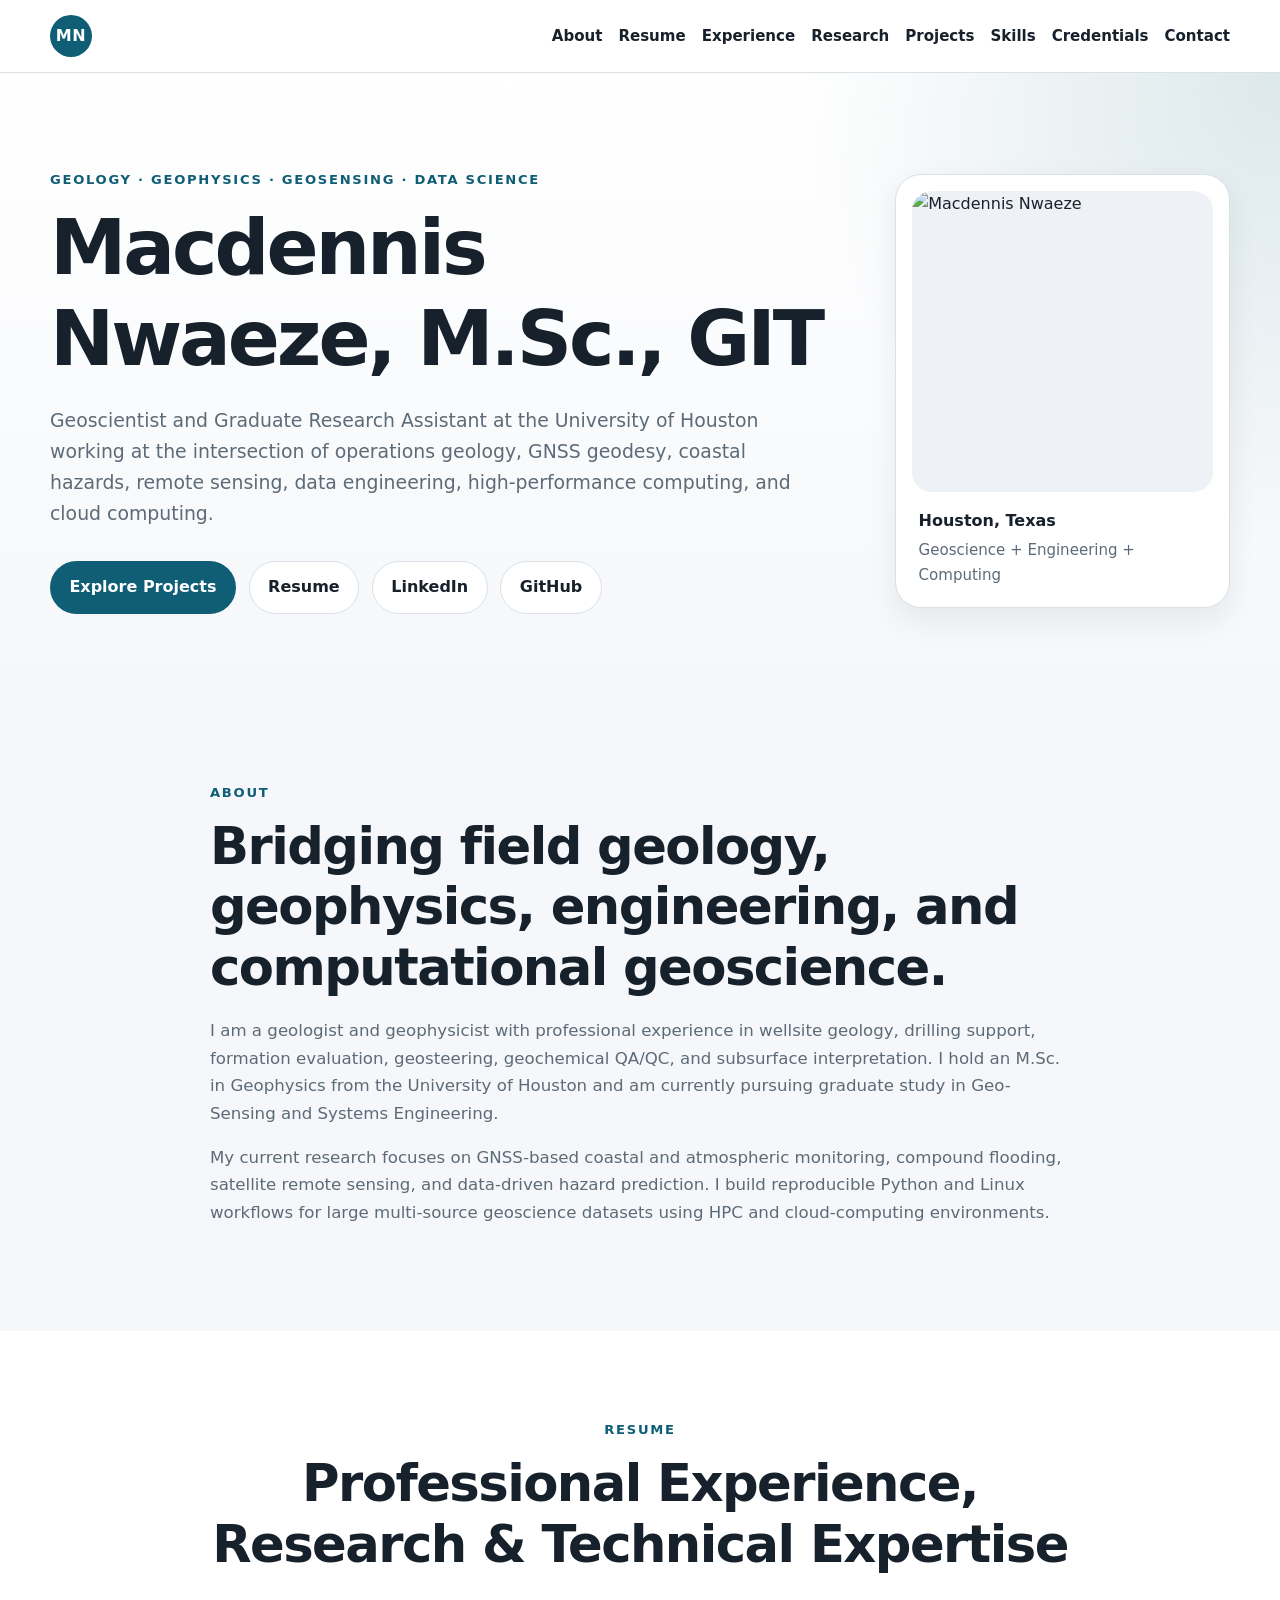
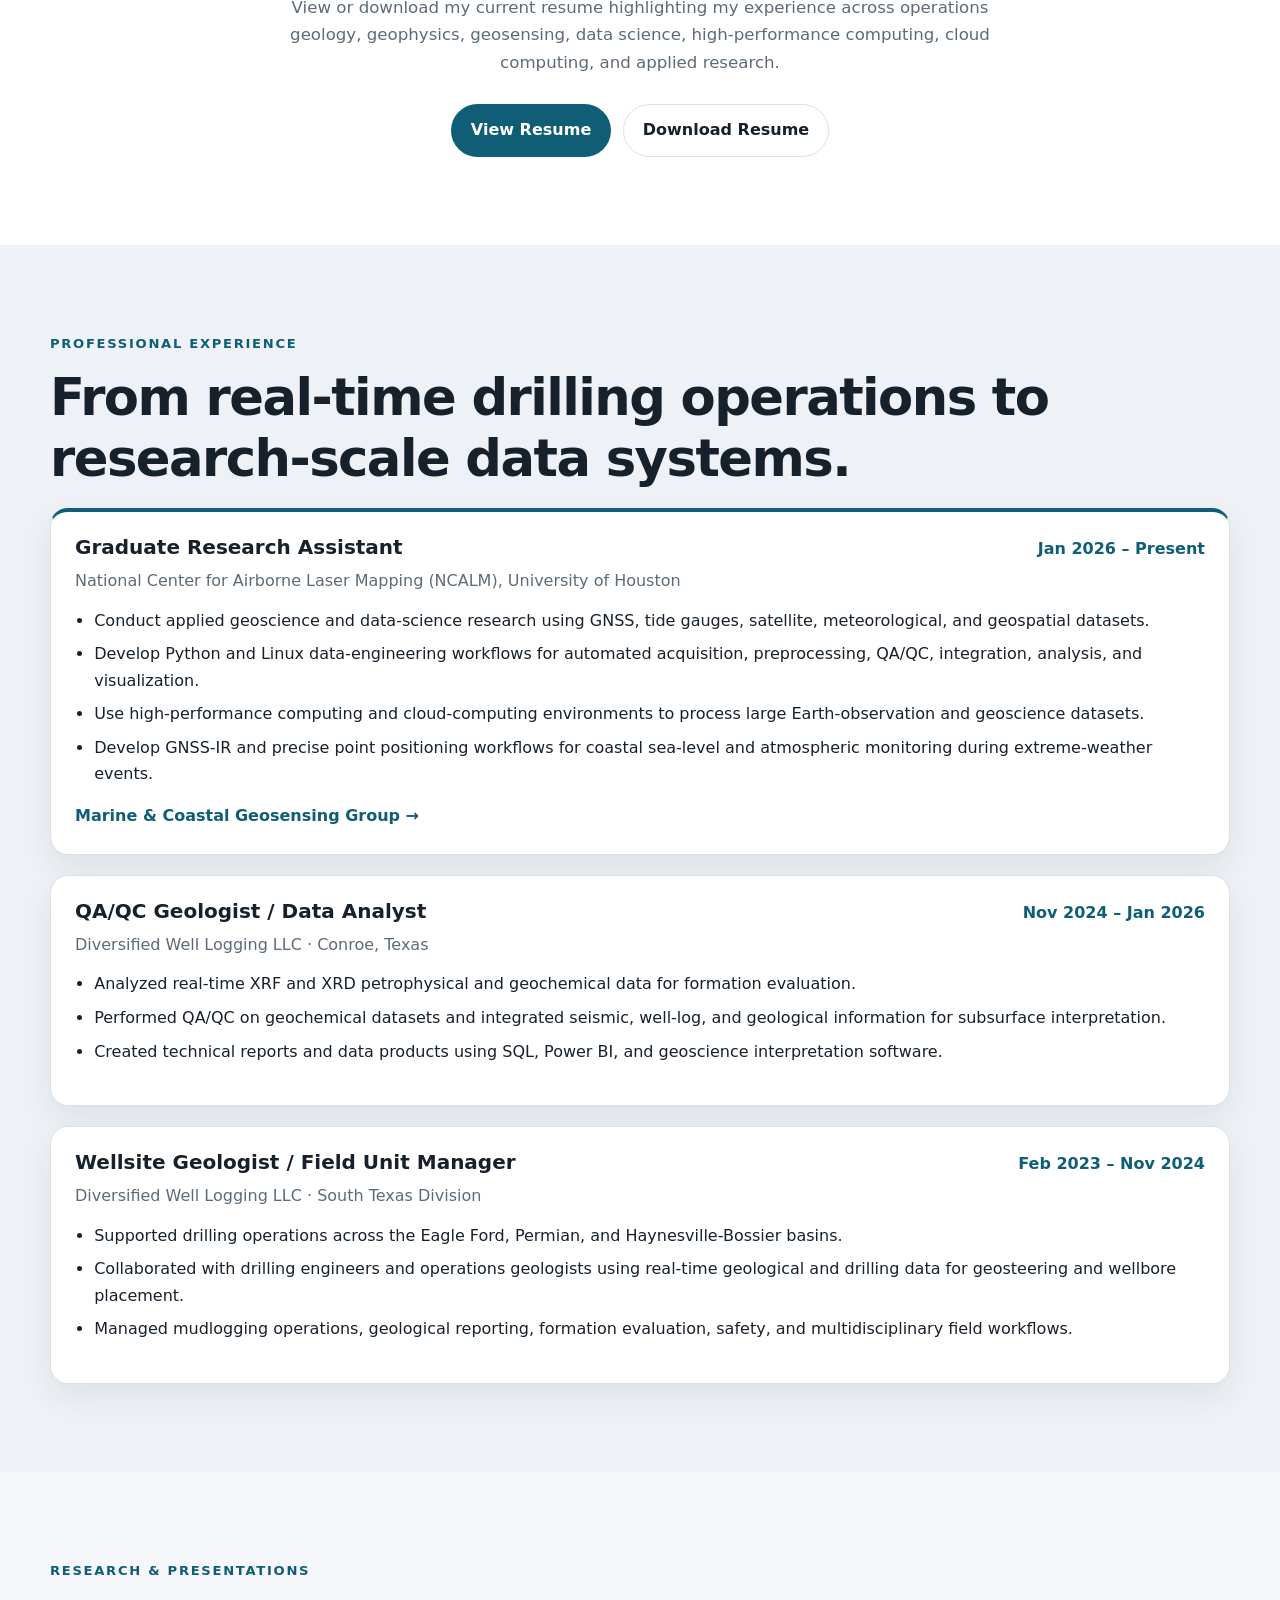
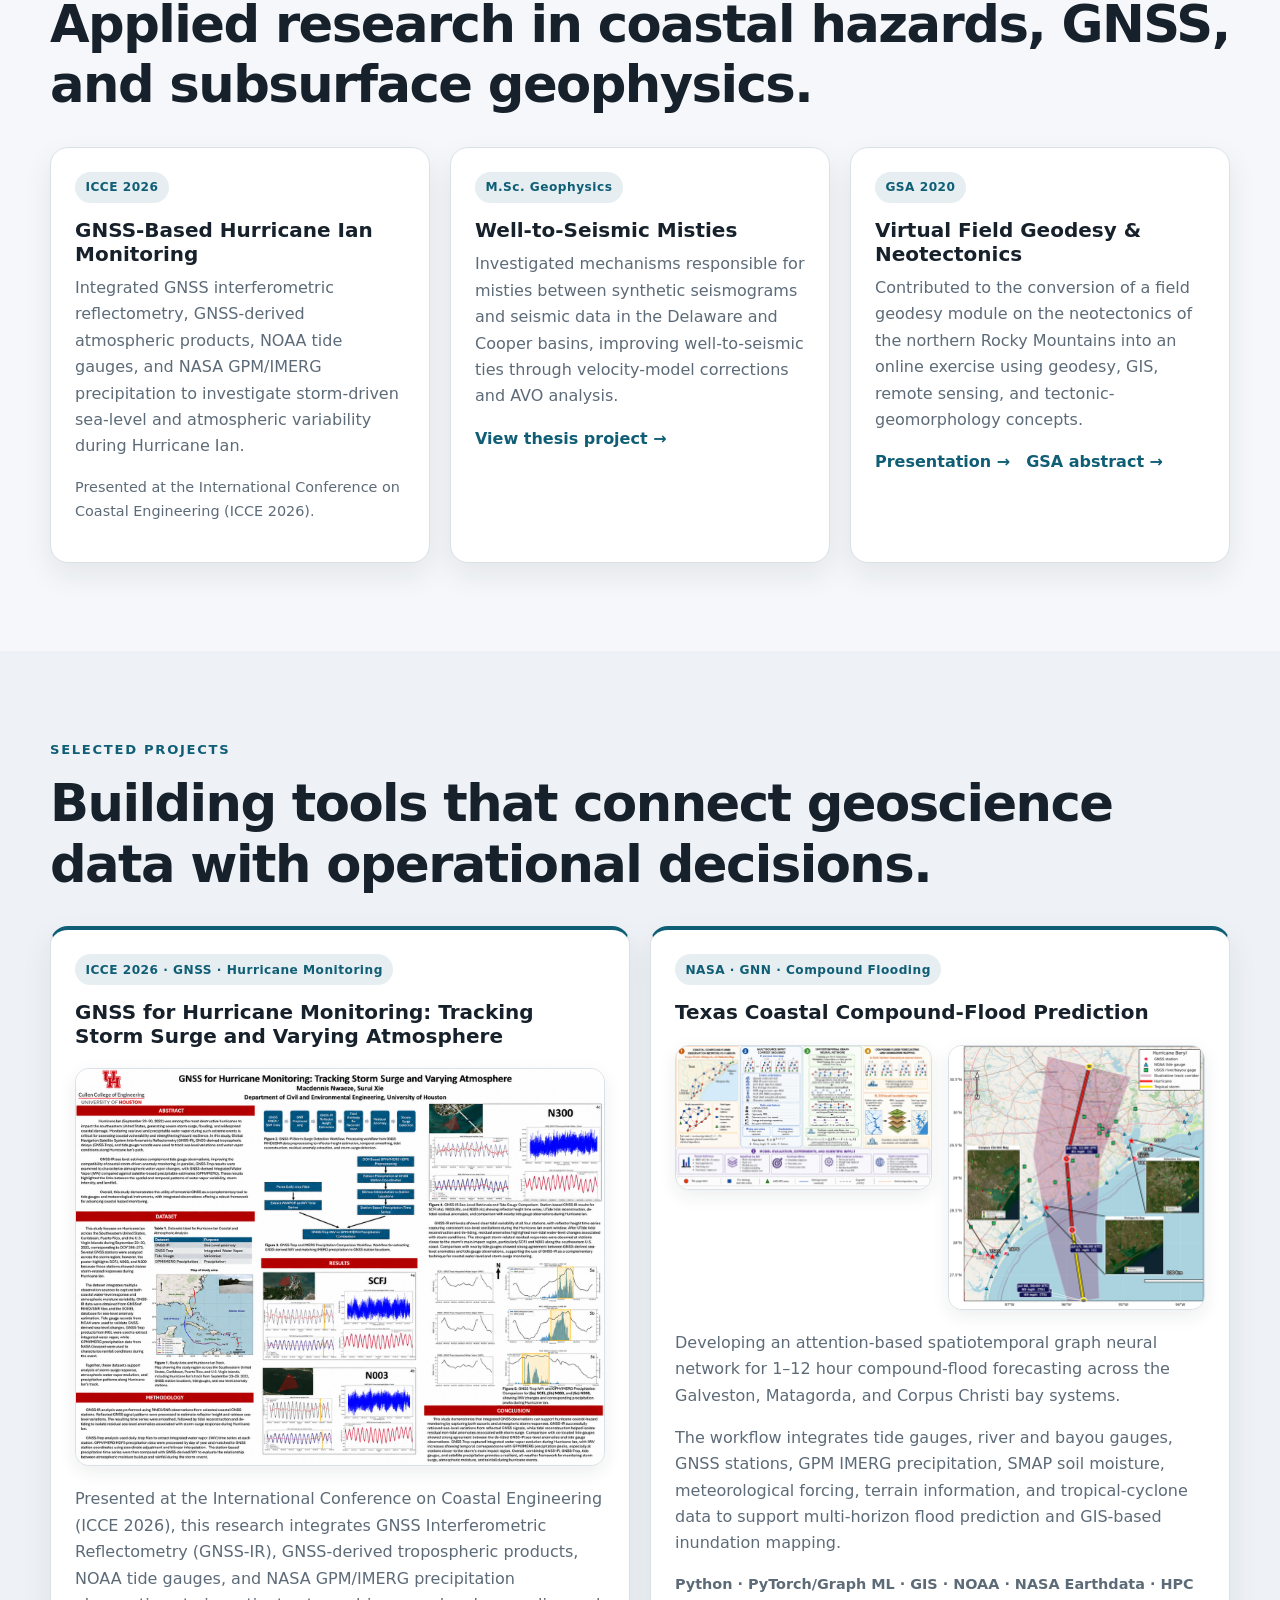
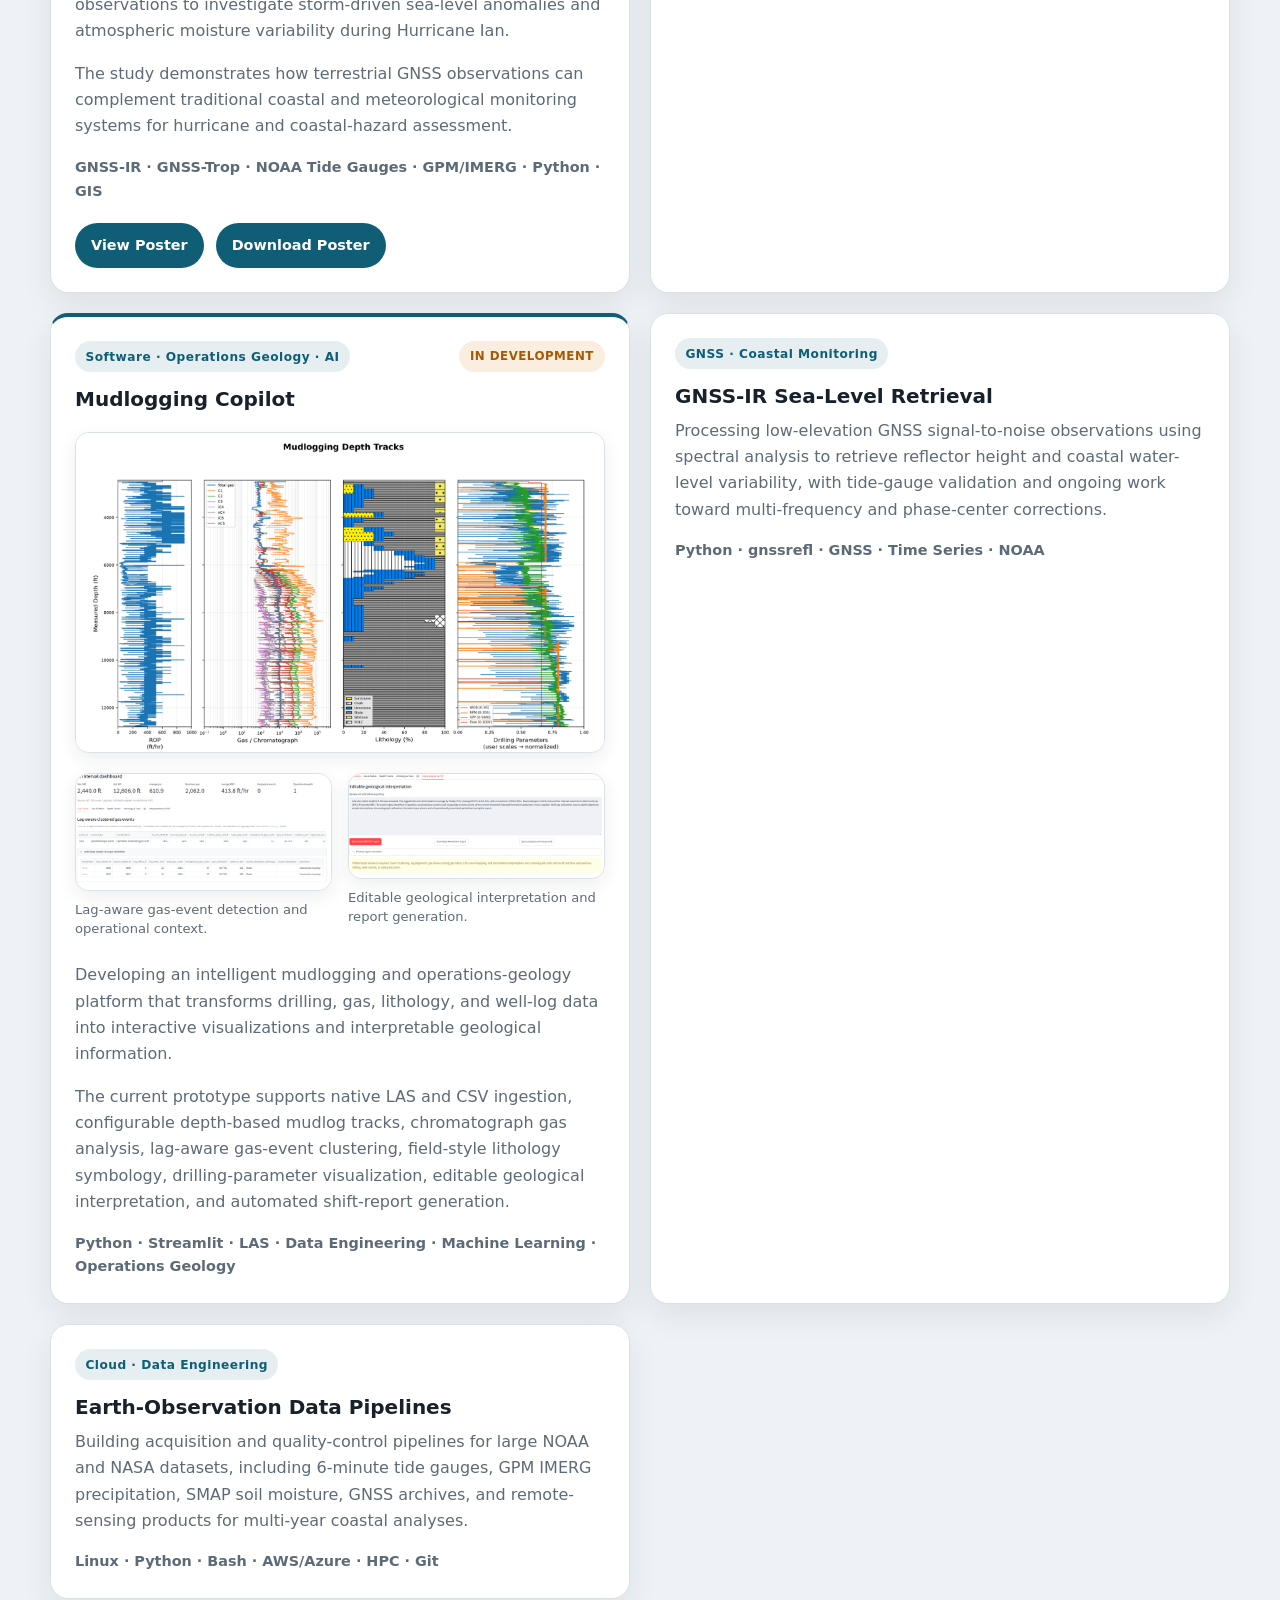
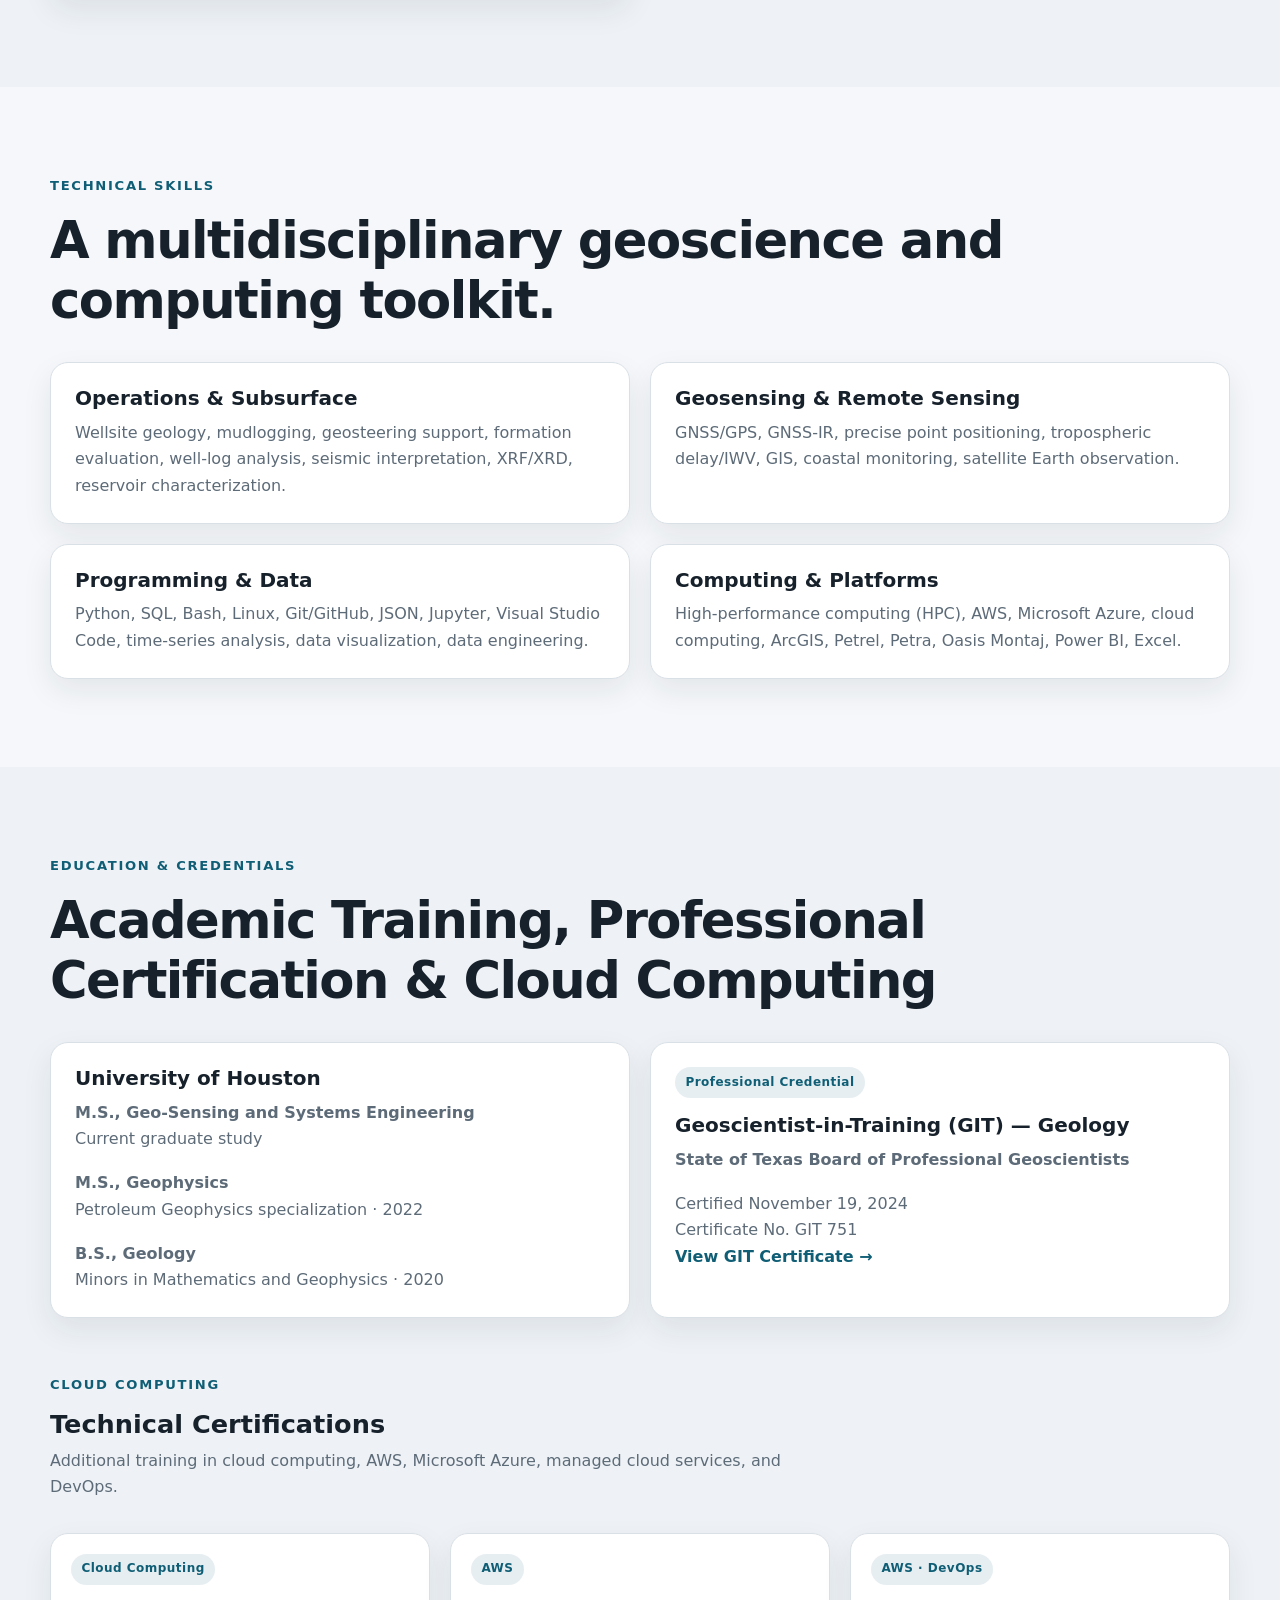
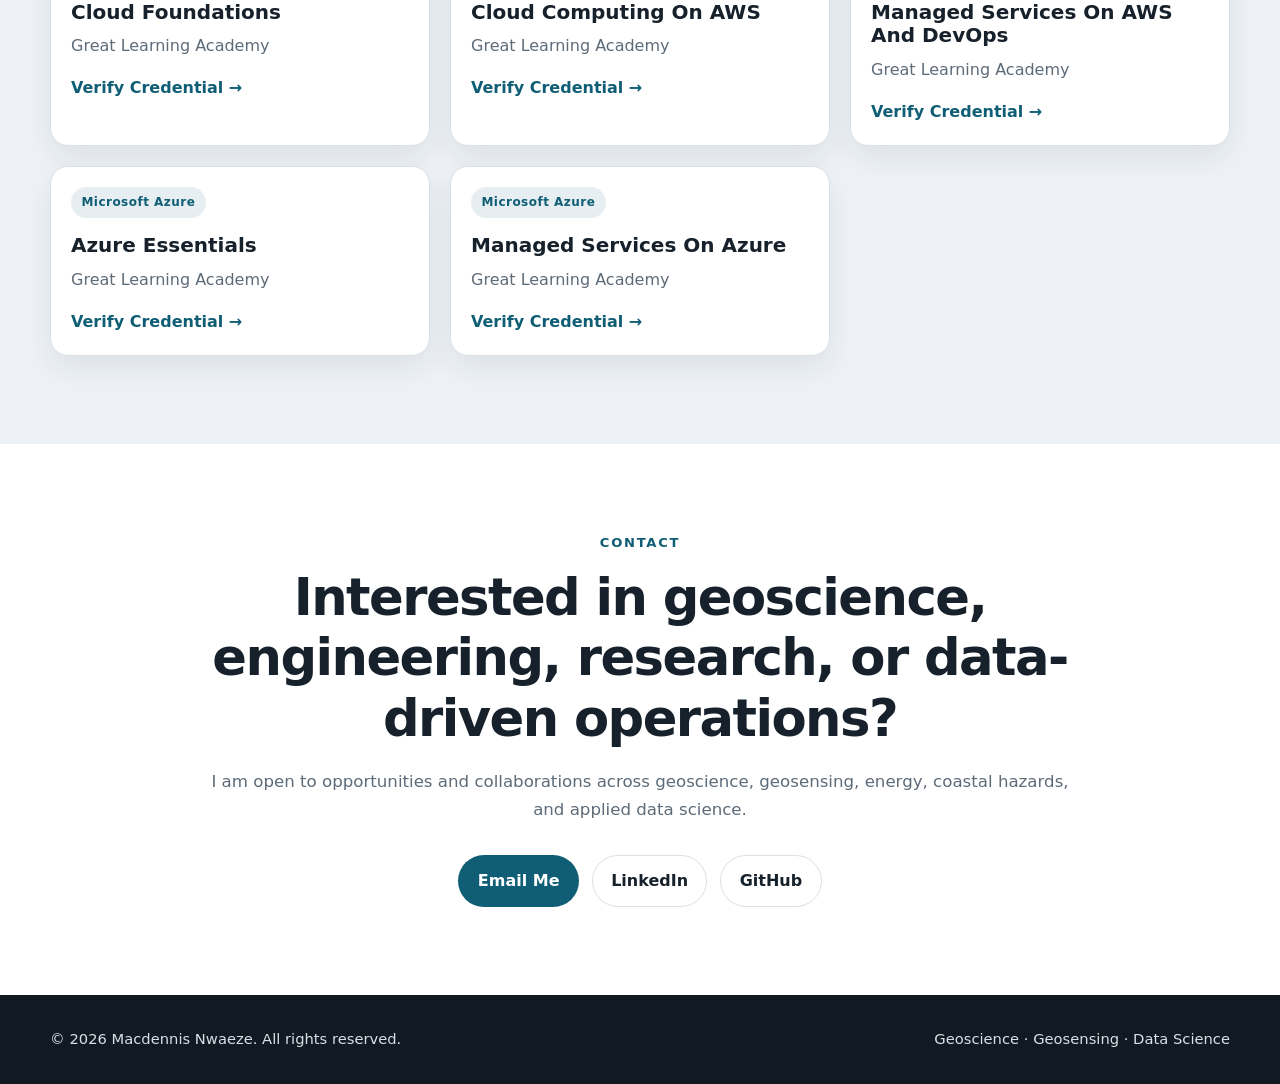
==== commit 9a31628e: "Update GIT certificate link and clean up HTML" ====
--- a/index.html
+++ b/index.html
@@ -474,7 +474,7 @@
     
             <a
               class="text-link"
-              href="GIT_Certificate_Macdennis_Nwaeze.pdf"
+              href="GIT Certificate.pdf"
               target="_blank"
               rel="noopener"
             >
@@ -490,32 +490,22 @@
         <div class="certification-heading">
           <p class="section-label">Cloud Computing</p>
           <h3>Technical Certifications</h3>
-    
+        
           <p>
             Additional training in cloud computing, AWS, Microsoft Azure,
             managed cloud services, and DevOps.
           </p>
         </div>
-    
-    
+        
         <div class="certification-grid">
-    
-          <!-- CLOUD FOUNDATIONS -->
+        
           <article class="certification-card">
-    
-            <img
-              src="certificate_cloud_foundations.png"
-              alt="Great Learning Cloud Foundations certificate"
-              class="credential-image"
-              loading="lazy"
-            >
-    
             <span class="credential-type">Cloud Computing</span>
-    
+        
             <h3>Cloud Foundations</h3>
-    
+        
             <p>Great Learning Academy</p>
-    
+        
             <a
               class="text-link"
               href="https://www.mygreatlearning.com/certificate/ETYRKVYC"
@@ -524,26 +514,16 @@
             >
               Verify Credential →
             </a>
-    
-          </article>
-    
-    
-          <!-- AWS -->
+          </article>
+        
+        
           <article class="certification-card">
-    
-            <img
-              src="certificate_cloud_computing_aws.png"
-              alt="Great Learning Cloud Computing on AWS certificate"
-              class="credential-image"
-              loading="lazy"
-            >
-    
             <span class="credential-type">AWS</span>
-    
+        
             <h3>Cloud Computing On AWS</h3>
-    
+        
             <p>Great Learning Academy</p>
-    
+        
             <a
               class="text-link"
               href="https://www.mygreatlearning.com/certificate/GZCBPFQE"
@@ -552,26 +532,16 @@
             >
               Verify Credential →
             </a>
-    
-          </article>
-    
-    
-          <!-- AWS + DEVOPS -->
+          </article>
+        
+        
           <article class="certification-card">
-    
-            <img
-              src="certificate_aws_devops.png"
-              alt="Great Learning Managed Services on AWS and DevOps certificate"
-              class="credential-image"
-              loading="lazy"
-            >
-    
             <span class="credential-type">AWS · DevOps</span>
-    
+        
             <h3>Managed Services On AWS And DevOps</h3>
-    
+        
             <p>Great Learning Academy</p>
-    
+        
             <a
               class="text-link"
               href="https://www.mygreatlearning.com/certificate/BTZFJWYD"
@@ -580,26 +550,16 @@
             >
               Verify Credential →
             </a>
-    
-          </article>
-    
-    
-          <!-- AZURE ESSENTIALS -->
+          </article>
+        
+        
           <article class="certification-card">
-    
-            <img
-              src="certificate_azure_essentials.png"
-              alt="Great Learning Azure Essentials certificate"
-              class="credential-image"
-              loading="lazy"
-            >
-    
             <span class="credential-type">Microsoft Azure</span>
-    
+        
             <h3>Azure Essentials</h3>
-    
+        
             <p>Great Learning Academy</p>
-    
+        
             <a
               class="text-link"
               href="https://www.mygreatlearning.com/certificate/MUCXZNSD"
@@ -608,26 +568,16 @@
             >
               Verify Credential →
             </a>
-    
-          </article>
-    
-    
-          <!-- MANAGED SERVICES AZURE -->
+          </article>
+        
+        
           <article class="certification-card">
-    
-            <img
-              src="certificate_managed_services_azure.png"
-              alt="Great Learning Managed Services on Azure certificate"
-              class="credential-image"
-              loading="lazy"
-            >
-    
             <span class="credential-type">Microsoft Azure</span>
-    
+        
             <h3>Managed Services On Azure</h3>
-    
+        
             <p>Great Learning Academy</p>
-    
+        
             <a
               class="text-link"
               href="https://www.mygreatlearning.com/certificate/JLZZXTPH"
@@ -636,9 +586,8 @@
             >
               Verify Credential →
             </a>
-    
-          </article>
-    
+          </article>
+        
         </div>
     
       </div>
--- a/style.css
+++ b/style.css
@@ -543,6 +543,72 @@
   margin-top: 1.75rem;
 }
 
+/* =========================================================
+   CREDENTIALS & CERTIFICATIONS
+   ========================================================= */
+
+.featured-credential {
+  border-top: 4px solid var(--accent);
+}
+
+.credential-type {
+  display: inline-block;
+  margin-bottom: 1rem;
+  padding: 0.35rem 0.65rem;
+  border-radius: 999px;
+  background: rgba(15, 94, 117, 0.1);
+  color: var(--accent);
+  font-size: 0.75rem;
+  font-weight: 800;
+  letter-spacing: 0.04em;
+}
+
+.certification-heading {
+  margin-top: 3.5rem;
+  max-width: 760px;
+}
+
+.certification-heading h3 {
+  font-size: 1.6rem;
+}
+
+.certification-heading p:not(.section-label) {
+  color: var(--muted);
+}
+
+.certification-grid {
+  display: grid;
+  grid-template-columns: repeat(3, minmax(0, 1fr));
+  gap: 1.25rem;
+  margin-top: 2rem;
+}
+
+.certification-card {
+  background: var(--surface);
+  border: 1px solid var(--border);
+  border-radius: var(--radius);
+  padding: 1.25rem;
+  box-shadow: var(--shadow);
+}
+
+.certification-card h3 {
+  margin-top: 0;
+}
+
+.certification-card p {
+  color: var(--muted);
+}
+
+.credential-image {
+  width: 100%;
+  height: auto;
+  display: block;
+  margin-bottom: 1.25rem;
+  border-radius: 12px;
+  border: 1px solid var(--border);
+  background: #fff;
+}
+
 @media (max-width: 900px) {
   .hero-grid,
   .card-grid,
@@ -559,6 +625,9 @@
   .mudlogging-gallery {
     grid-template-columns: 1fr;
   }
+  .certification-grid {
+    grid-template-columns: repeat(2, minmax(0, 1fr));
+  }
   
   .hero {
     padding-top: 4rem;
@@ -595,4 +664,7 @@
   h1 {
     font-size: clamp(2.5rem, 12vw, 4rem);
   }
-}
+  .certification-grid {
+    grid-template-columns: 1fr;
+  }
+}
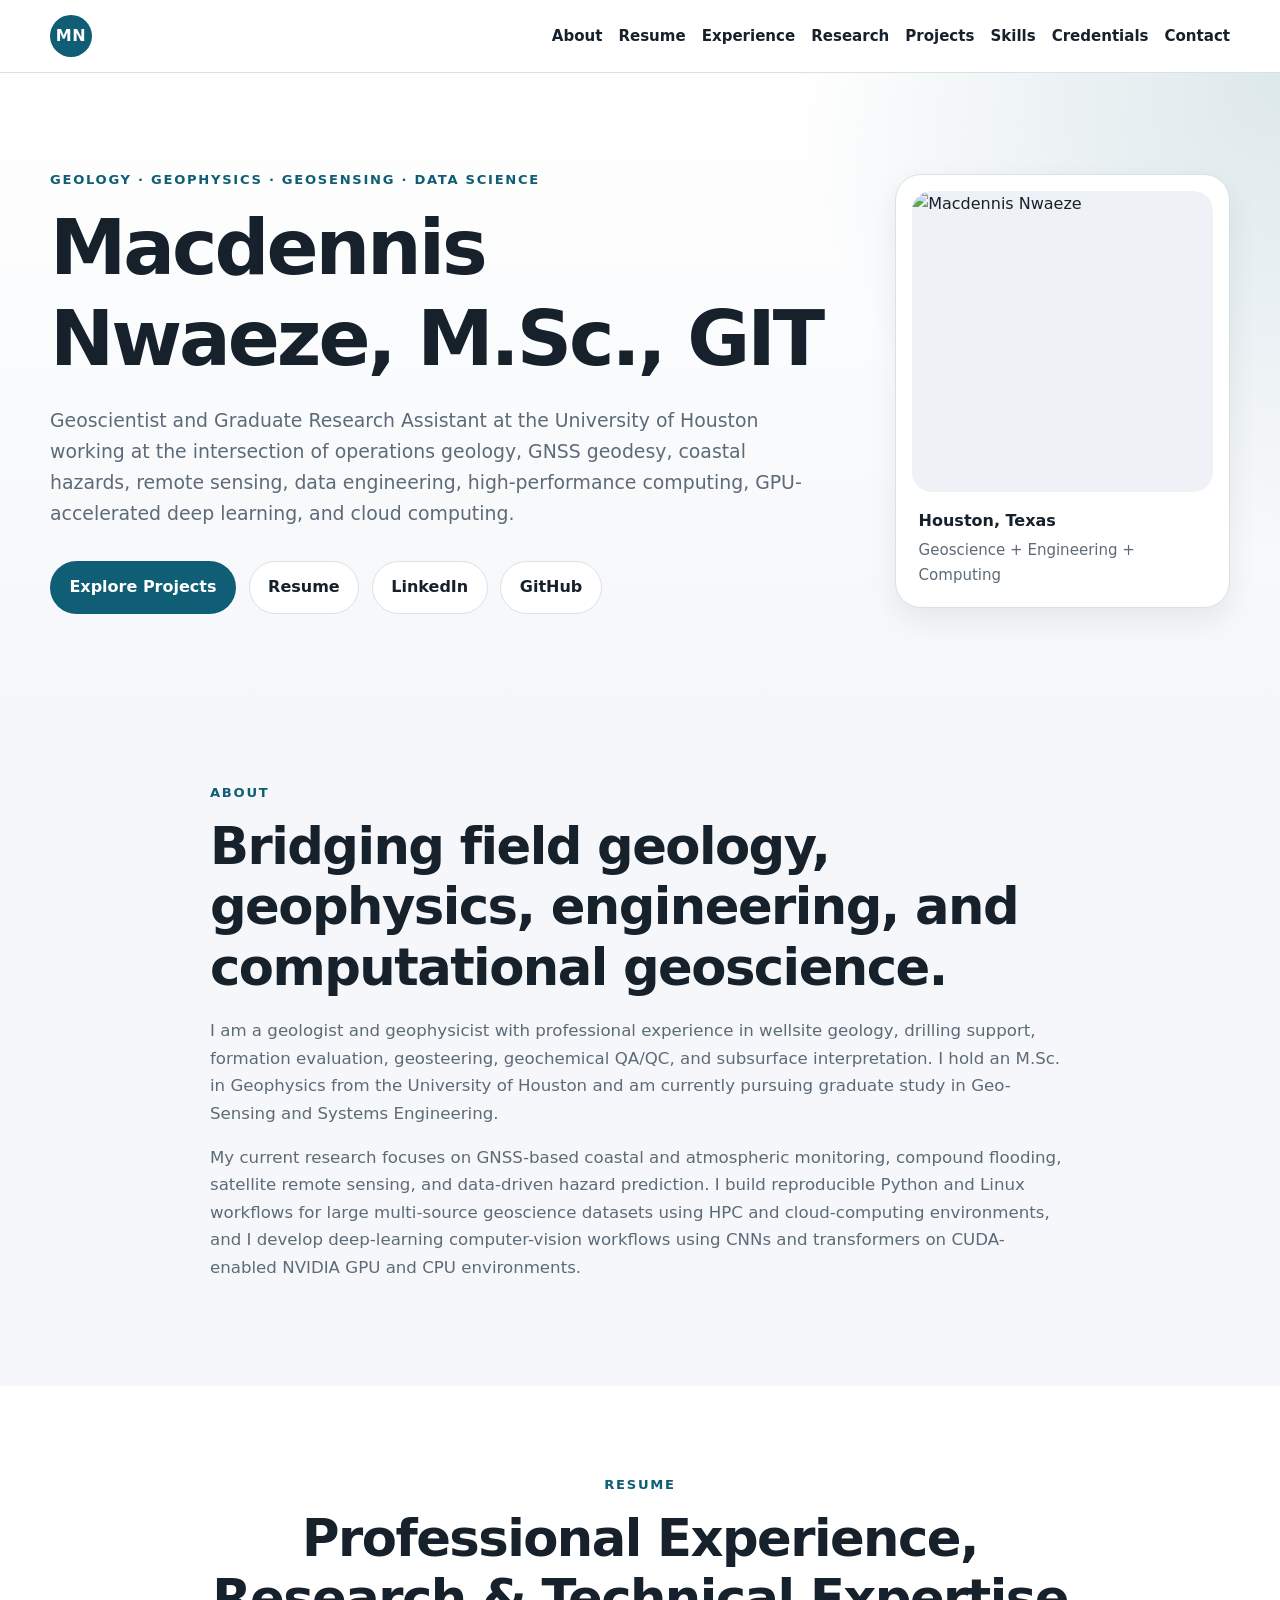
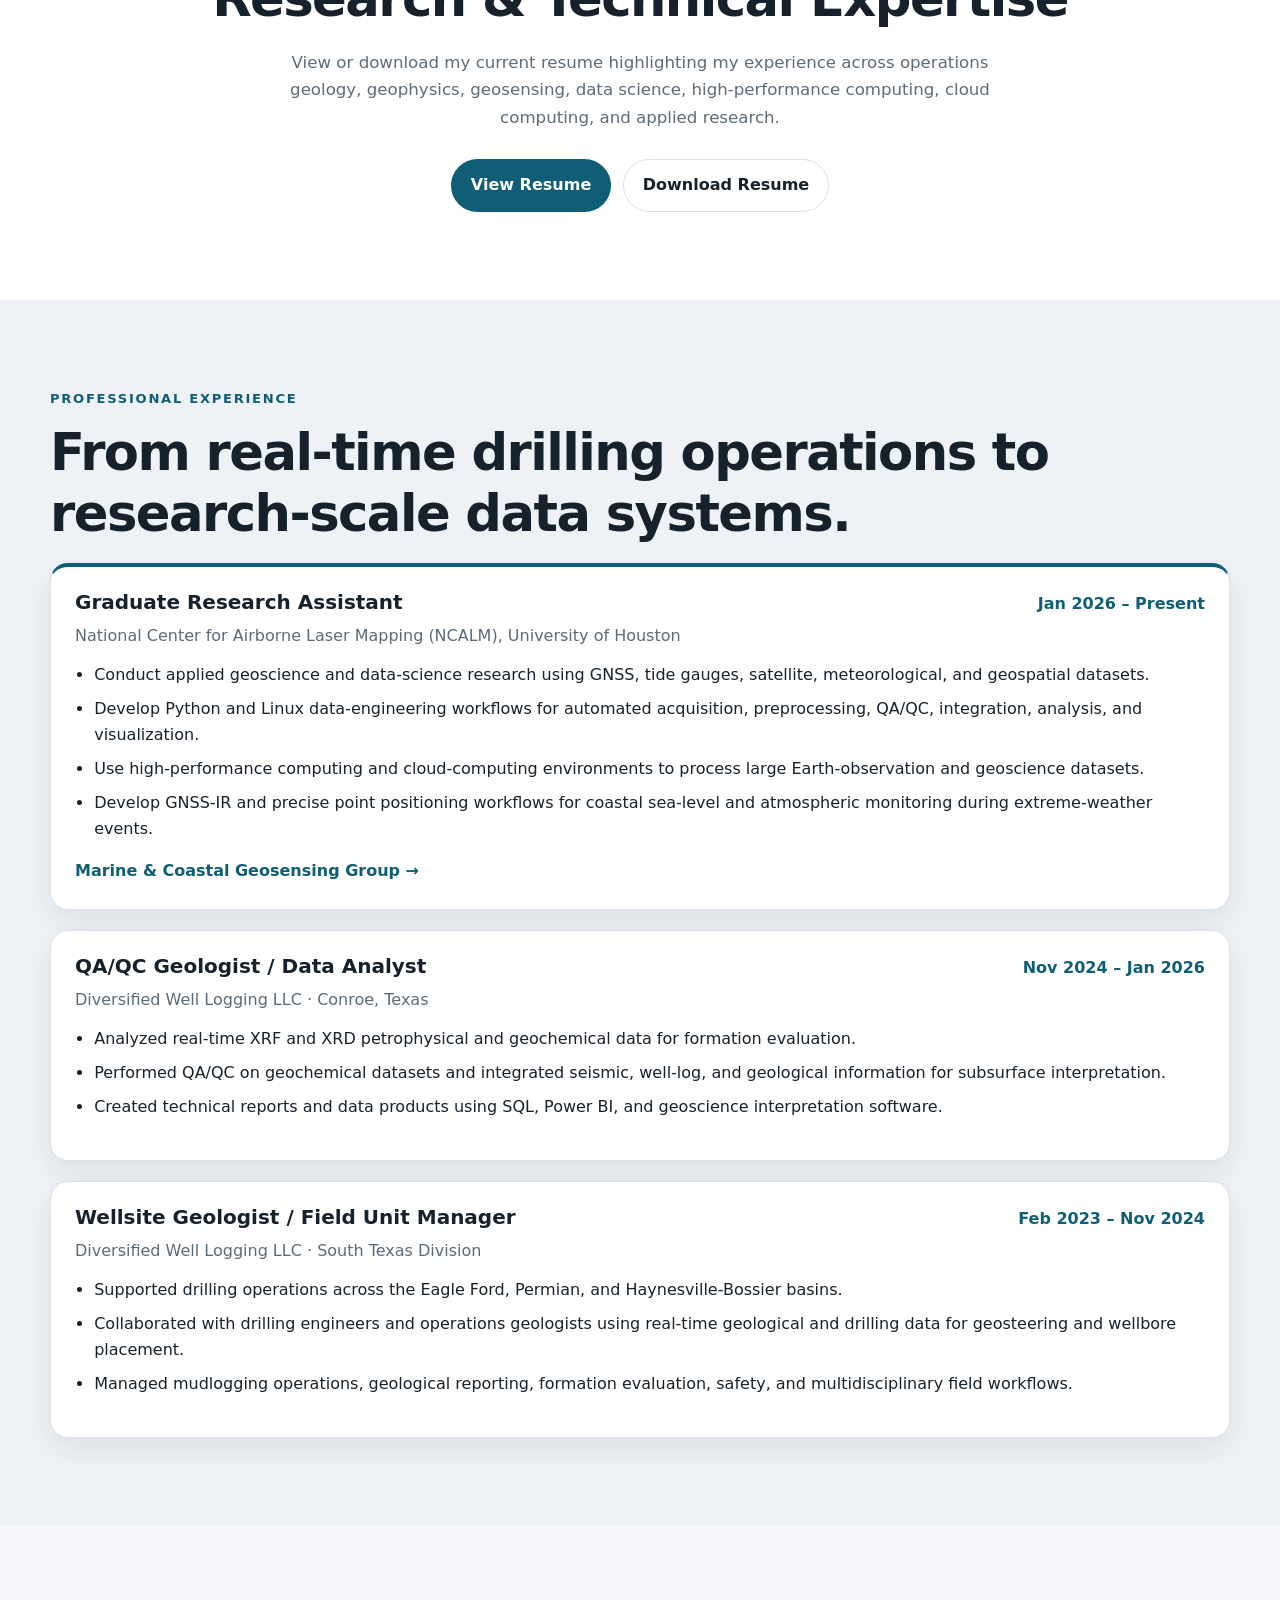
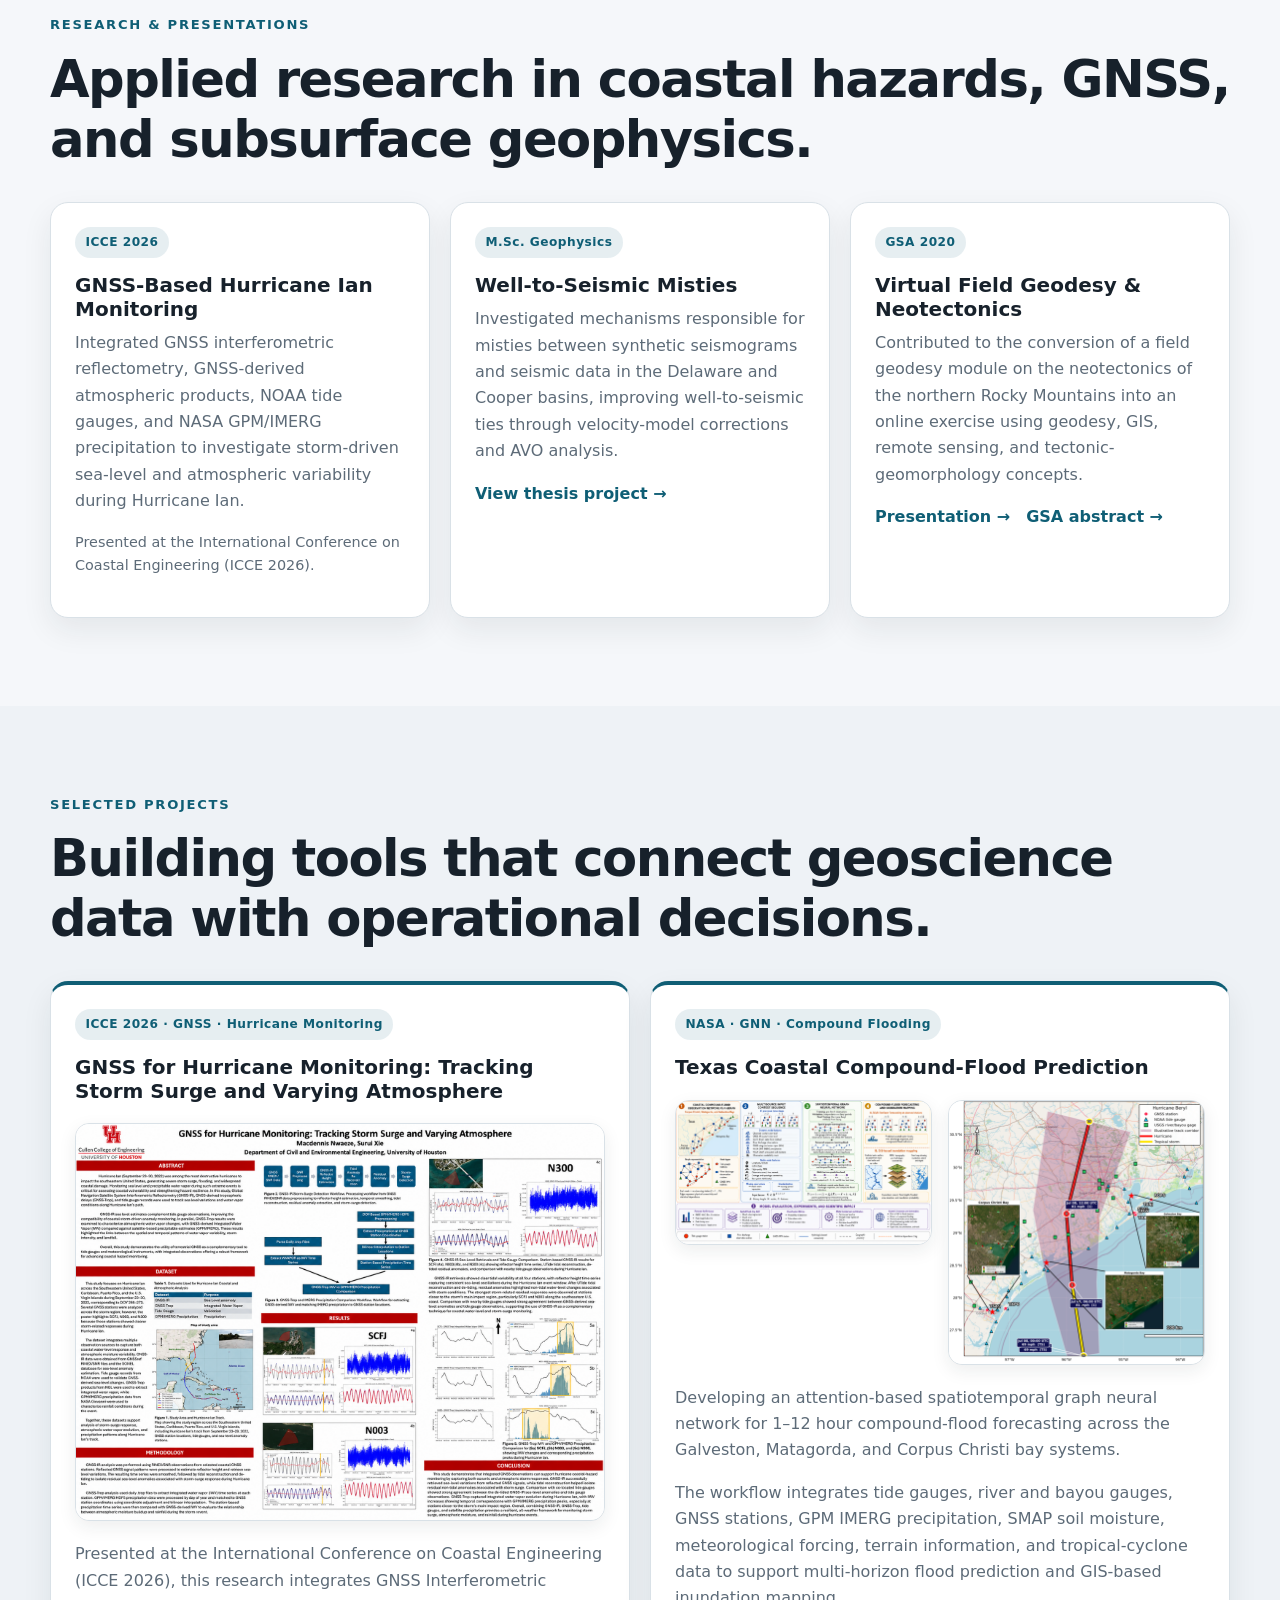
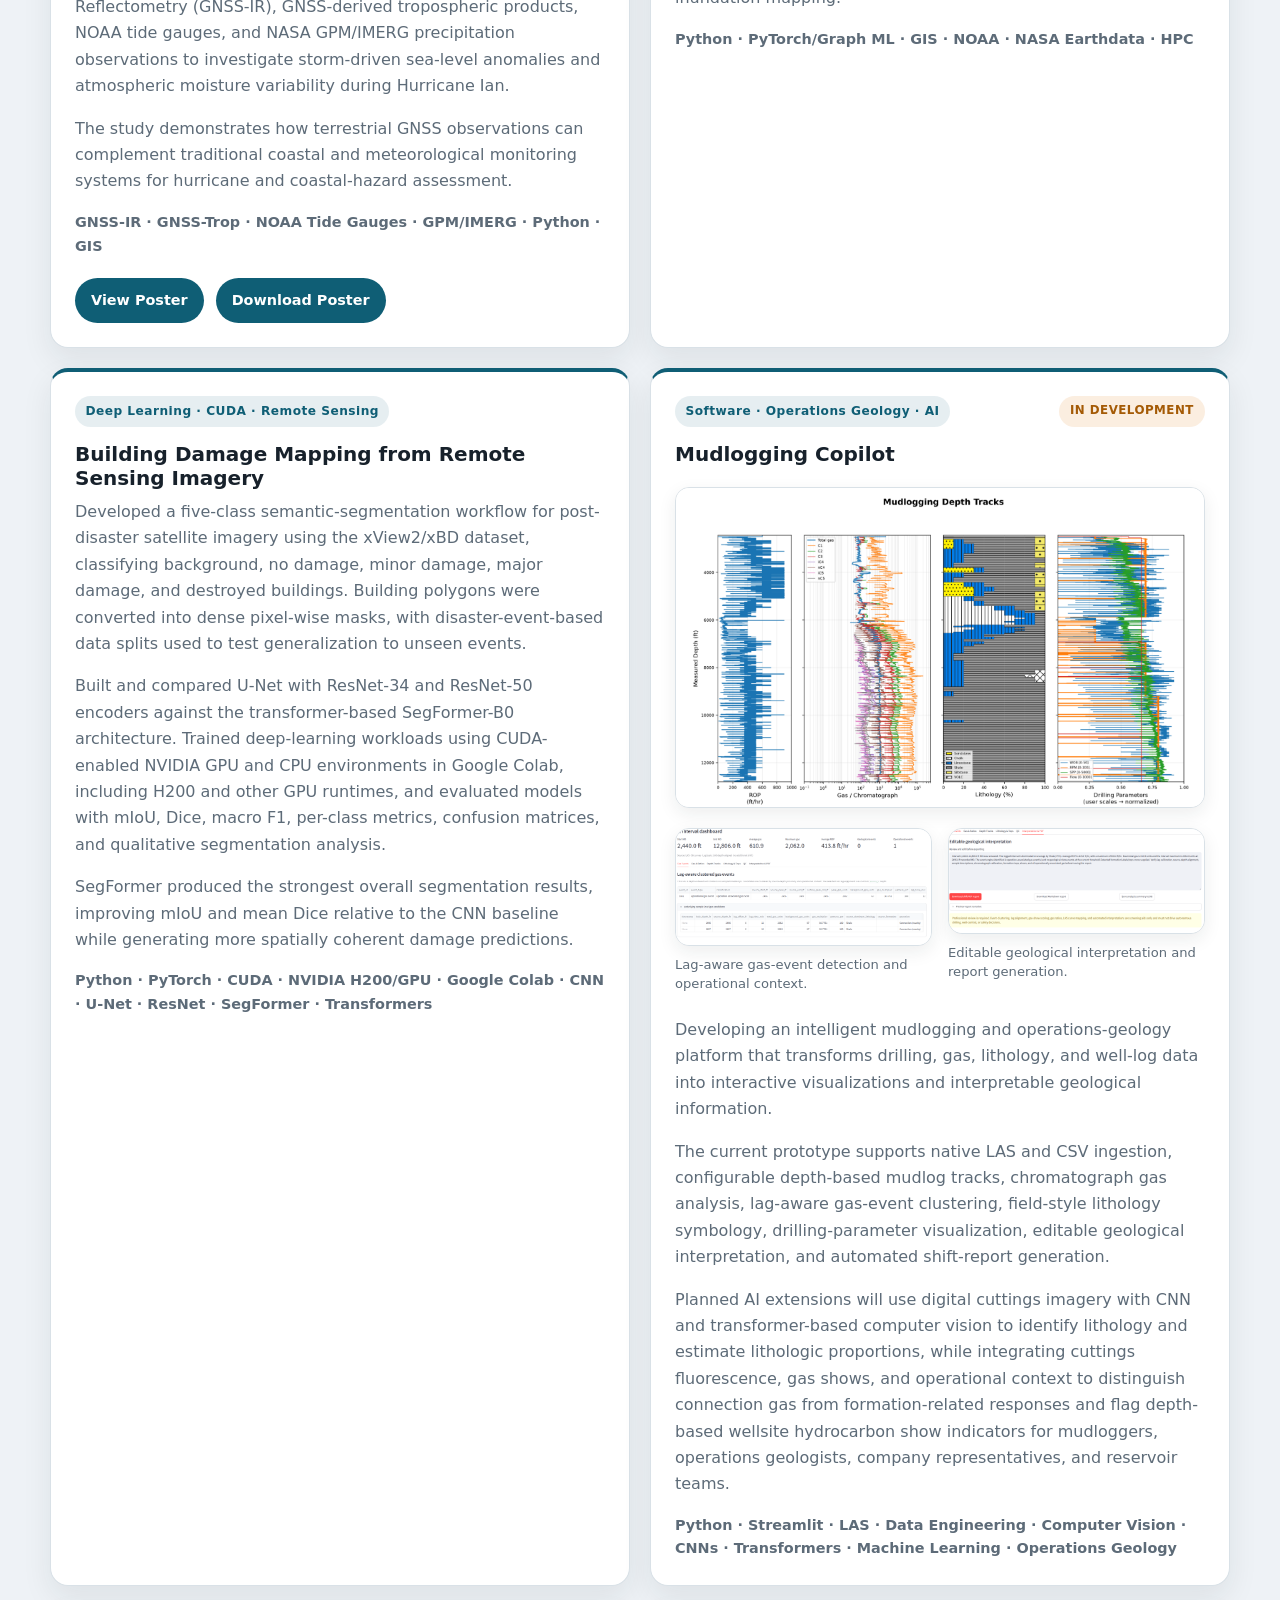
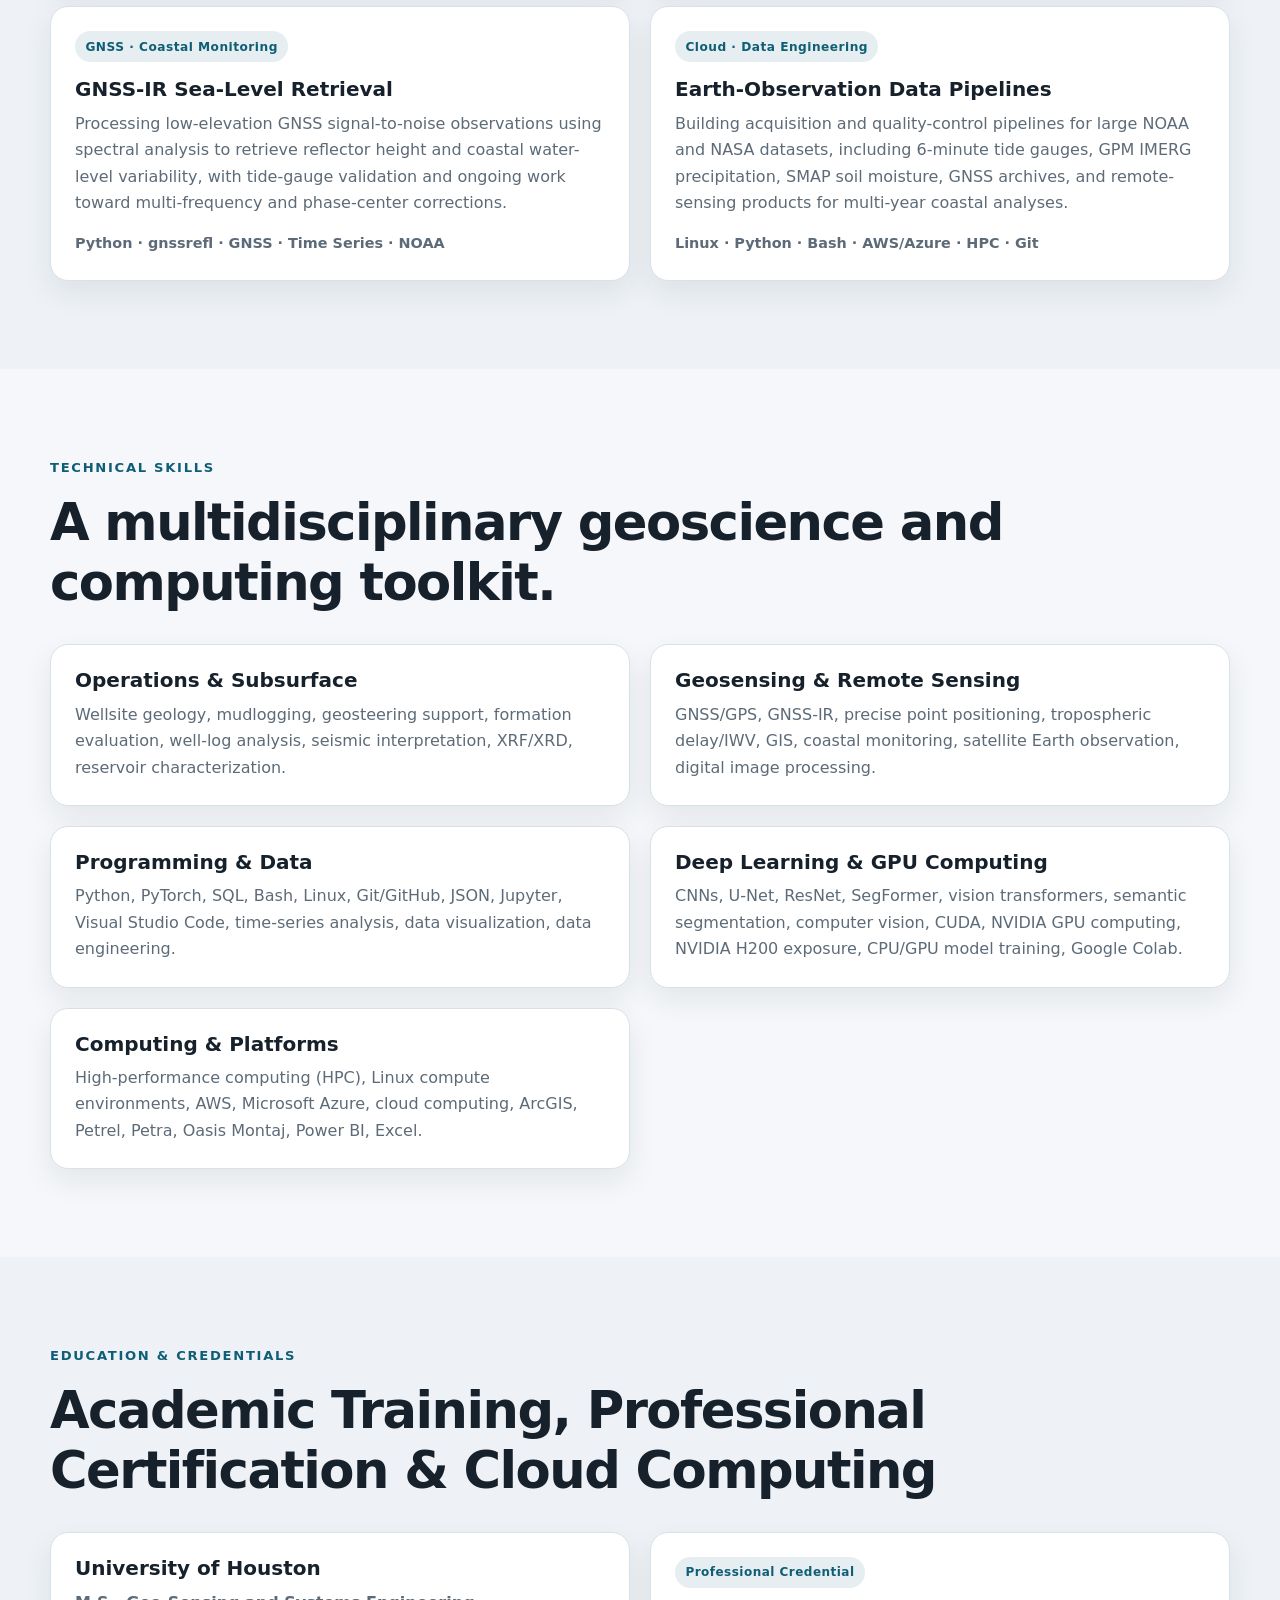
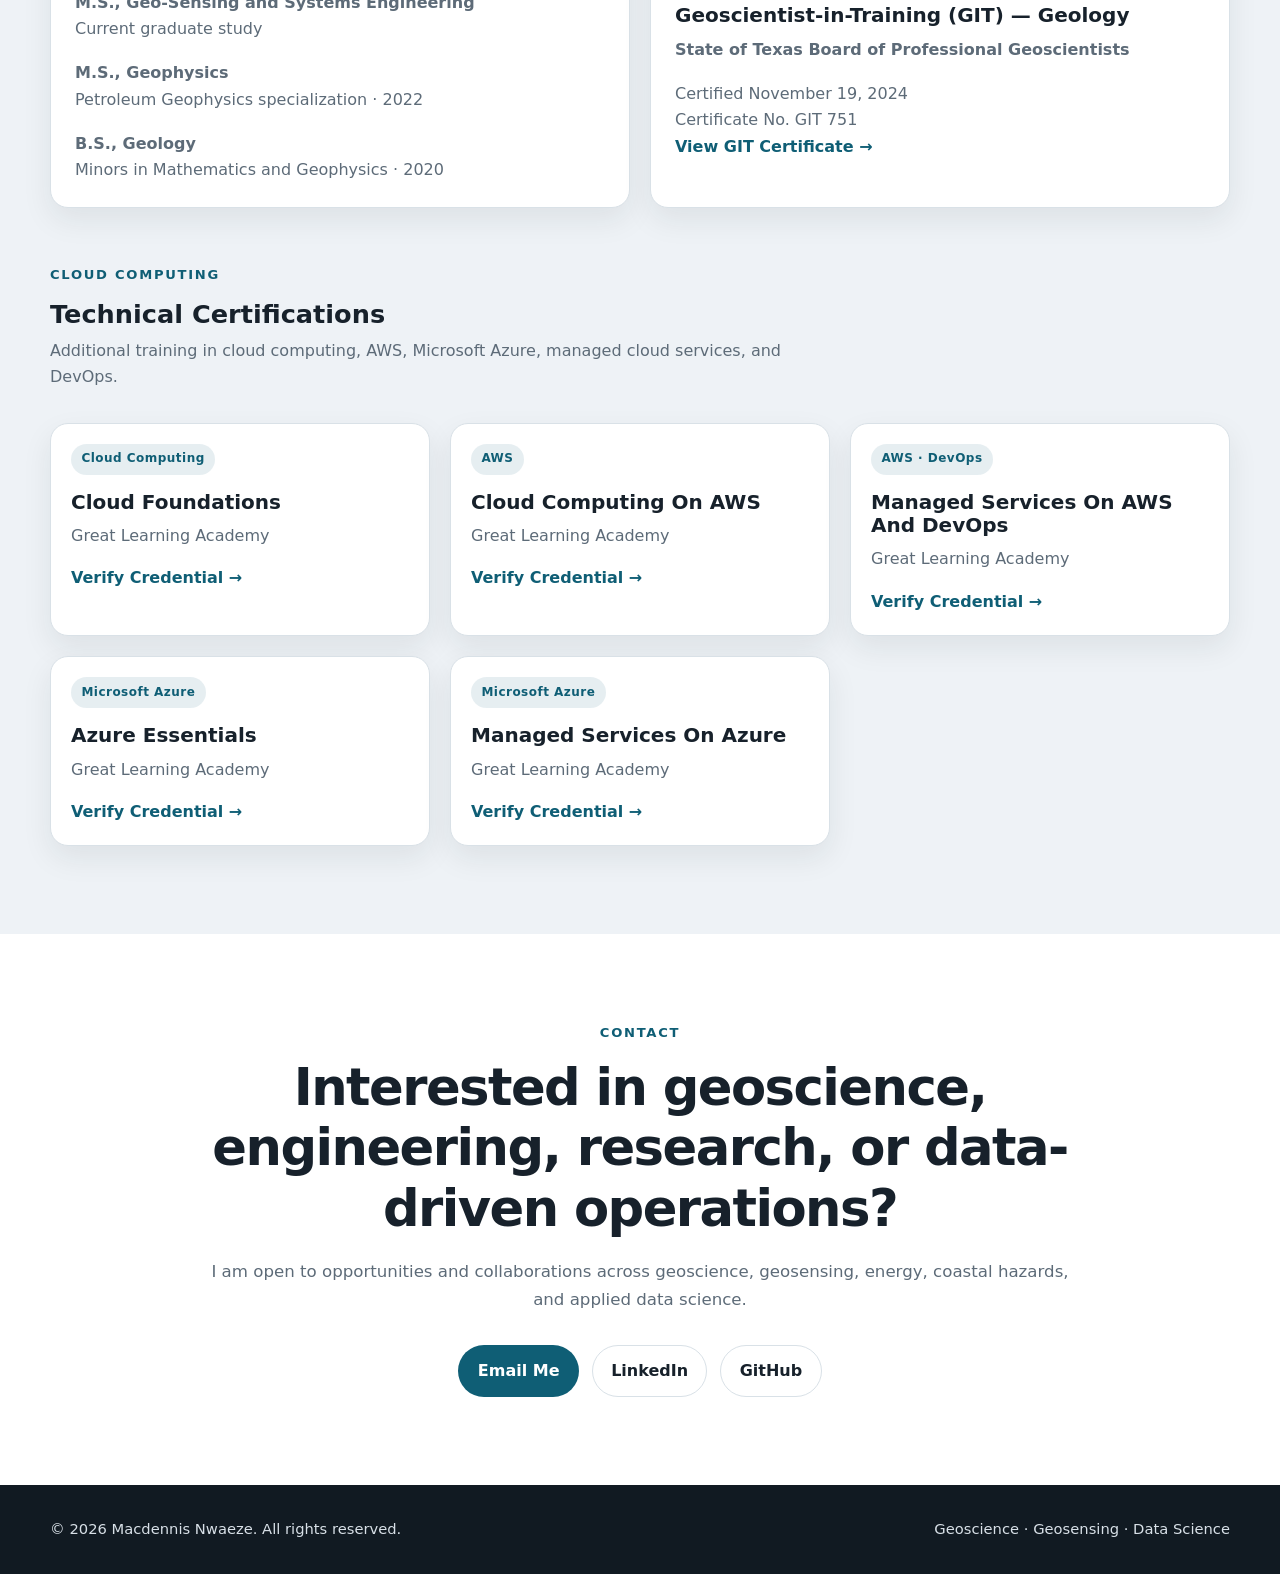
==== commit c5d7fcfb: "Add CUDA GPU deep-learning experience and damage-mapping project" ====
--- a/index.html
+++ b/index.html
@@ -3,7 +3,7 @@
 <head>
   <meta charset="UTF-8">
   <meta name="viewport" content="width=device-width, initial-scale=1.0">
-  <meta name="description" content="Macdennis Nwaeze — geologist, geophysicist, geosensing researcher, and data scientist working across operations geology, GNSS, coastal hazards, HPC, and cloud computing.">
+  <meta name="description" content="Macdennis Nwaeze — geologist, geophysicist, geosensing researcher, and data scientist working across operations geology, GNSS, coastal hazards, HPC, GPU-accelerated deep learning, and cloud computing.">
   <title>Macdennis Nwaeze | Geoscience, Geosensing, Engineering & Data Science</title>
   <link rel="stylesheet" href="style.css">
 </head>
@@ -33,38 +33,14 @@
           <p class="hero-copy">
             Geoscientist and Graduate Research Assistant at the University of Houston working at the intersection of
             operations geology, GNSS geodesy, coastal hazards, remote sensing, data engineering, high-performance
-            computing, and cloud computing.
+            computing, GPU-accelerated deep learning, and cloud computing.
           </p>
-        <div class="hero-actions">
-          <a class="button primary" href="#projects">Explore Projects</a>
-        
-          <a
-            class="button secondary"
-            href="Macdennis_Nwaeze_Resume.pdf"
-            target="_blank"
-            rel="noopener"
-          >
-            Resume
-          </a>
-        
-          <a
-            class="button secondary"
-            href="https://www.linkedin.com/in/macdennis-nwaeze/"
-            target="_blank"
-            rel="noreferrer"
-          >
-            LinkedIn
-          </a>
-        
-          <a
-            class="button secondary"
-            href="https://github.com/yardi-mac"
-            target="_blank"
-            rel="noreferrer"
-          >
-            GitHub
-          </a>
-        </div>
+          <div class="hero-actions">
+            <a class="button primary" href="#projects">Explore Projects</a>
+            <a class="button secondary" href="Macdennis_Nwaeze_Resume.pdf" target="_blank" rel="noopener">Resume</a>
+            <a class="button secondary" href="https://www.linkedin.com/in/macdennis-nwaeze/" target="_blank" rel="noreferrer">LinkedIn</a>
+            <a class="button secondary" href="https://github.com/yardi-mac" target="_blank" rel="noreferrer">GitHub</a>
+          </div>
         </div>
         <div class="profile-card">
           <img src="macd.png" alt="Macdennis Nwaeze">
@@ -89,7 +65,8 @@
         <p>
           My current research focuses on GNSS-based coastal and atmospheric monitoring, compound flooding, satellite
           remote sensing, and data-driven hazard prediction. I build reproducible Python and Linux workflows for large
-          multi-source geoscience datasets using HPC and cloud-computing environments.
+          multi-source geoscience datasets using HPC and cloud-computing environments, and I develop deep-learning
+          computer-vision workflows using CNNs and transformers on CUDA-enabled NVIDIA GPU and CPU environments.
         </p>
       </div>
     </section>
@@ -97,38 +74,17 @@
     <!-- RESUME -->
     <section id="resume" class="section resume-section">
       <div class="container narrow center">
-    
         <p class="section-label">Resume</p>
-    
         <h2>Professional Experience, Research & Technical Expertise</h2>
-    
         <p>
           View or download my current resume highlighting my experience across
           operations geology, geophysics, geosensing, data science, high-performance
           computing, cloud computing, and applied research.
         </p>
-    
         <div class="resume-actions">
-    
-          <a
-            class="button primary"
-            href="Macdennis_Nwaeze_Resume.pdf"
-            target="_blank"
-            rel="noopener"
-          >
-            View Resume
-          </a>
-    
-          <a
-            class="button secondary"
-            href="Macdennis_Nwaeze_Resume.pdf"
-            download
-          >
-            Download Resume
-          </a>
-    
-        </div>
-    
+          <a class="button primary" href="Macdennis_Nwaeze_Resume.pdf" target="_blank" rel="noopener">View Resume</a>
+          <a class="button secondary" href="Macdennis_Nwaeze_Resume.pdf" download>Download Resume</a>
+        </div>
       </div>
     </section>
 
@@ -228,154 +184,117 @@
       </div>
     </section>
 
-<section id="projects" class="section alt">
-  <div class="container">
-    <p class="section-label">Selected Projects</p>
-    <h2>Building tools that connect geoscience data with operational decisions.</h2>
-
-    <div class="card-grid projects-grid">
-
-      <!-- ICCE 2026 FEATURED RESEARCH -->
-      <article class="card project-card featured-project">
-        <span class="tag">ICCE 2026 · GNSS · Hurricane Monitoring</span>
-
-        <h3>GNSS for Hurricane Monitoring: Tracking Storm Surge and Varying Atmosphere</h3>
-
-        <img
-          src="Poster ICCE 2026_preview.png"
-          alt="ICCE 2026 GNSS Hurricane Ian research poster"
-          class="project-image"
-        >
-
-        <p>
-          Presented at the International Conference on Coastal Engineering (ICCE 2026),
-          this research integrates GNSS Interferometric Reflectometry (GNSS-IR),
-          GNSS-derived tropospheric products, NOAA tide gauges, and NASA GPM/IMERG
-          precipitation observations to investigate storm-driven sea-level anomalies
-          and atmospheric moisture variability during Hurricane Ian.
-        </p>
-
-        <p>
-          The study demonstrates how terrestrial GNSS observations can complement
-          traditional coastal and meteorological monitoring systems for hurricane
-          and coastal-hazard assessment.
-        </p>
-
-        <p class="stack">
-          GNSS-IR · GNSS-Trop · NOAA Tide Gauges · GPM/IMERG · Python · GIS
-        </p>
-
-        <div class="project-links">
-          <a href="Poster ICCE 2026.pdf" target="_blank" rel="noopener">
-            View Poster
-          </a>
-
-          <a href="Poster ICCE 2026.pdf" download>
-            Download Poster
-          </a>
-        </div>
-      </article>
-
-
-      <!-- NASA GNN PROJECT -->
-<article class="card project-card featured-project">
-  <span class="tag">NASA · GNN · Compound Flooding</span>
-
-  <h3>Texas Coastal Compound-Flood Prediction</h3>
-
-  <div class="project-gallery">
-    <img
-      src="nasa_gnn_workflow.png"
-      alt="NASA compound-flood GNN workflow"
-      class="project-image"
-    >
-    <img
-      src="nasa_bay_study_area_map.png"
-      alt="Study area map for Texas coastal compound-flood project"
-      class="project-image"
-    >
-  </div>
-
-  <p>
-    Developing an attention-based spatiotemporal graph neural network for
-    1–12 hour compound-flood forecasting across the Galveston, Matagorda,
-    and Corpus Christi bay systems.
-  </p>
-
-  <p>
-    The workflow integrates tide gauges, river and bayou gauges, GNSS
-    stations, GPM IMERG precipitation, SMAP soil moisture, meteorological
-    forcing, terrain information, and tropical-cyclone data to support
-    multi-horizon flood prediction and GIS-based inundation mapping.
-  </p>
-
-  <p class="stack">
-    Python · PyTorch/Graph ML · GIS · NOAA · NASA Earthdata · HPC
-  </p>
-</article>
+    <section id="projects" class="section alt">
+      <div class="container">
+        <p class="section-label">Selected Projects</p>
+        <h2>Building tools that connect geoscience data with operational decisions.</h2>
+
+        <div class="card-grid projects-grid">
+          <article class="card project-card featured-project">
+            <span class="tag">ICCE 2026 · GNSS · Hurricane Monitoring</span>
+            <h3>GNSS for Hurricane Monitoring: Tracking Storm Surge and Varying Atmosphere</h3>
+            <img src="Poster ICCE 2026_preview.png" alt="ICCE 2026 GNSS Hurricane Ian research poster" class="project-image">
+            <p>
+              Presented at the International Conference on Coastal Engineering (ICCE 2026),
+              this research integrates GNSS Interferometric Reflectometry (GNSS-IR),
+              GNSS-derived tropospheric products, NOAA tide gauges, and NASA GPM/IMERG
+              precipitation observations to investigate storm-driven sea-level anomalies
+              and atmospheric moisture variability during Hurricane Ian.
+            </p>
+            <p>
+              The study demonstrates how terrestrial GNSS observations can complement
+              traditional coastal and meteorological monitoring systems for hurricane
+              and coastal-hazard assessment.
+            </p>
+            <p class="stack">GNSS-IR · GNSS-Trop · NOAA Tide Gauges · GPM/IMERG · Python · GIS</p>
+            <div class="project-links">
+              <a href="Poster ICCE 2026.pdf" target="_blank" rel="noopener">View Poster</a>
+              <a href="Poster ICCE 2026.pdf" download>Download Poster</a>
+            </div>
+          </article>
+
+          <article class="card project-card featured-project">
+            <span class="tag">NASA · GNN · Compound Flooding</span>
+            <h3>Texas Coastal Compound-Flood Prediction</h3>
+            <div class="project-gallery">
+              <img src="nasa_gnn_workflow.png" alt="NASA compound-flood GNN workflow" class="project-image">
+              <img src="nasa_bay_study_area_map.png" alt="Study area map for Texas coastal compound-flood project" class="project-image">
+            </div>
+            <p>
+              Developing an attention-based spatiotemporal graph neural network for
+              1–12 hour compound-flood forecasting across the Galveston, Matagorda,
+              and Corpus Christi bay systems.
+            </p>
+            <p>
+              The workflow integrates tide gauges, river and bayou gauges, GNSS
+              stations, GPM IMERG precipitation, SMAP soil moisture, meteorological
+              forcing, terrain information, and tropical-cyclone data to support
+              multi-horizon flood prediction and GIS-based inundation mapping.
+            </p>
+            <p class="stack">Python · PyTorch/Graph ML · GIS · NOAA · NASA Earthdata · HPC</p>
+          </article>
+
+          <article class="card project-card featured-project">
+            <span class="tag">Deep Learning · CUDA · Remote Sensing</span>
+            <h3>Building Damage Mapping from Remote Sensing Imagery</h3>
+            <p>
+              Developed a five-class semantic-segmentation workflow for post-disaster satellite imagery using the
+              xView2/xBD dataset, classifying background, no damage, minor damage, major damage, and destroyed buildings.
+              Building polygons were converted into dense pixel-wise masks, with disaster-event-based data splits used to
+              test generalization to unseen events.
+            </p>
+            <p>
+              Built and compared U-Net with ResNet-34 and ResNet-50 encoders against the transformer-based
+              SegFormer-B0 architecture. Trained deep-learning workloads using CUDA-enabled NVIDIA GPU and CPU
+              environments in Google Colab, including H200 and other GPU runtimes, and evaluated models with mIoU,
+              Dice, macro F1, per-class metrics, confusion matrices, and qualitative segmentation analysis.
+            </p>
+            <p>
+              SegFormer produced the strongest overall segmentation results, improving mIoU and mean Dice relative to
+              the CNN baseline while generating more spatially coherent damage predictions.
+            </p>
+            <p class="stack">Python · PyTorch · CUDA · NVIDIA H200/GPU · Google Colab · CNN · U-Net · ResNet · SegFormer · Transformers</p>
+          </article>
 
           <article class="card project-card featured-project">
             <div class="project-status-row">
               <span class="tag">Software · Operations Geology · AI</span>
               <span class="status-badge">In Development</span>
             </div>
-            
             <h3>Mudlogging Copilot</h3>
-            
-            <!-- Main application preview -->
-              <div class="mudlogging-feature-image">
-                <img
-                  src="mudlogging_depth_tracks.png"
-                  alt="Mudlogging Copilot depth-based mudlog visualization showing ROP, chromatograph gas, lithology, and drilling parameters"
-                  class="project-image"
-                  loading="lazy"
-                >
-              </div>
-            
-              <!-- Secondary application previews -->
-              <div class="mudlogging-gallery">
-            
-                <figure>
-                  <img
-                    src="mudlogging_gas_events.png"
-                    alt="Mudlogging Copilot lag-aware clustered gas-event analysis"
-                    class="project-image"
-                    loading="lazy"
-                  >
-                  <figcaption>Lag-aware gas-event detection and operational context.</figcaption>
-                </figure>
-            
-                <figure>
-                  <img
-                    src="mudlogging_interpretation.png"
-                    alt="Mudlogging Copilot editable geological interpretation and automated reporting interface"
-                    class="project-image"
-                    loading="lazy"
-                  >
-                  <figcaption>Editable geological interpretation and report generation.</figcaption>
-                </figure>
-            
-              </div>
-            
-              <p>
-                Developing an intelligent mudlogging and operations-geology platform
-                that transforms drilling, gas, lithology, and well-log data into
-                interactive visualizations and interpretable geological information.
-              </p>
-            
-              <p>
-                The current prototype supports native LAS and CSV ingestion,
-                configurable depth-based mudlog tracks, chromatograph gas analysis,
-                lag-aware gas-event clustering, field-style lithology symbology,
-                drilling-parameter visualization, editable geological interpretation,
-                and automated shift-report generation.
-              </p>
-            
-              <p class="stack">
-                Python · Streamlit · LAS · Data Engineering · Machine Learning · Operations Geology
-              </p>
-            
-            </article>
+            <div class="mudlogging-feature-image">
+              <img src="mudlogging_depth_tracks.png" alt="Mudlogging Copilot depth-based mudlog visualization showing ROP, chromatograph gas, lithology, and drilling parameters" class="project-image" loading="lazy">
+            </div>
+            <div class="mudlogging-gallery">
+              <figure>
+                <img src="mudlogging_gas_events.png" alt="Mudlogging Copilot lag-aware clustered gas-event analysis" class="project-image" loading="lazy">
+                <figcaption>Lag-aware gas-event detection and operational context.</figcaption>
+              </figure>
+              <figure>
+                <img src="mudlogging_interpretation.png" alt="Mudlogging Copilot editable geological interpretation and automated reporting interface" class="project-image" loading="lazy">
+                <figcaption>Editable geological interpretation and report generation.</figcaption>
+              </figure>
+            </div>
+            <p>
+              Developing an intelligent mudlogging and operations-geology platform
+              that transforms drilling, gas, lithology, and well-log data into
+              interactive visualizations and interpretable geological information.
+            </p>
+            <p>
+              The current prototype supports native LAS and CSV ingestion,
+              configurable depth-based mudlog tracks, chromatograph gas analysis,
+              lag-aware gas-event clustering, field-style lithology symbology,
+              drilling-parameter visualization, editable geological interpretation,
+              and automated shift-report generation.
+            </p>
+            <p>
+              Planned AI extensions will use digital cuttings imagery with CNN and transformer-based computer vision to
+              identify lithology and estimate lithologic proportions, while integrating cuttings fluorescence, gas shows,
+              and operational context to distinguish connection gas from formation-related responses and flag depth-based
+              wellsite hydrocarbon show indicators for mudloggers, operations geologists, company representatives, and reservoir teams.
+            </p>
+            <p class="stack">Python · Streamlit · LAS · Data Engineering · Computer Vision · CNNs · Transformers · Machine Learning · Operations Geology</p>
+          </article>
 
           <article class="card project-card">
             <span class="tag">GNSS · Coastal Monitoring</span>
@@ -411,15 +330,19 @@
           </div>
           <div>
             <h3>Geosensing & Remote Sensing</h3>
-            <p>GNSS/GPS, GNSS-IR, precise point positioning, tropospheric delay/IWV, GIS, coastal monitoring, satellite Earth observation.</p>
+            <p>GNSS/GPS, GNSS-IR, precise point positioning, tropospheric delay/IWV, GIS, coastal monitoring, satellite Earth observation, digital image processing.</p>
           </div>
           <div>
             <h3>Programming & Data</h3>
-            <p>Python, SQL, Bash, Linux, Git/GitHub, JSON, Jupyter, Visual Studio Code, time-series analysis, data visualization, data engineering.</p>
+            <p>Python, PyTorch, SQL, Bash, Linux, Git/GitHub, JSON, Jupyter, Visual Studio Code, time-series analysis, data visualization, data engineering.</p>
+          </div>
+          <div>
+            <h3>Deep Learning & GPU Computing</h3>
+            <p>CNNs, U-Net, ResNet, SegFormer, vision transformers, semantic segmentation, computer vision, CUDA, NVIDIA GPU computing, NVIDIA H200 exposure, CPU/GPU model training, Google Colab.</p>
           </div>
           <div>
             <h3>Computing & Platforms</h3>
-            <p>High-performance computing (HPC), AWS, Microsoft Azure, cloud computing, ArcGIS, Petrel, Petra, Oasis Montaj, Power BI, Excel.</p>
+            <p>High-performance computing (HPC), Linux compute environments, AWS, Microsoft Azure, cloud computing, ArcGIS, Petrel, Petra, Oasis Montaj, Power BI, Excel.</p>
           </div>
         </div>
       </div>
@@ -428,168 +351,71 @@
     <!-- EDUCATION & PROFESSIONAL CREDENTIALS -->
     <section id="credentials" class="section credentials alt">
       <div class="container">
-    
         <p class="section-label">Education & Credentials</p>
-    
         <h2>Academic Training, Professional Certification & Cloud Computing</h2>
-    
-        <!-- EDUCATION -->
+
         <div class="credential-grid">
-    
           <div>
             <h3>University of Houston</h3>
-    
-            <p>
-              <strong>M.S., Geo-Sensing and Systems Engineering</strong><br>
-              Current graduate study
-            </p>
-    
-            <p>
-              <strong>M.S., Geophysics</strong><br>
-              Petroleum Geophysics specialization · 2022
-            </p>
-    
-            <p>
-              <strong>B.S., Geology</strong><br>
-              Minors in Mathematics and Geophysics · 2020
-            </p>
-          </div>
-    
-    
-          <!-- TEXAS GIT -->
+            <p><strong>M.S., Geo-Sensing and Systems Engineering</strong><br>Current graduate study</p>
+            <p><strong>M.S., Geophysics</strong><br>Petroleum Geophysics specialization · 2022</p>
+            <p><strong>B.S., Geology</strong><br>Minors in Mathematics and Geophysics · 2020</p>
+          </div>
+
           <div class="featured-credential">
-    
             <span class="credential-type">Professional Credential</span>
-    
             <h3>Geoscientist-in-Training (GIT) — Geology</h3>
-    
-            <p>
-              <strong>State of Texas Board of Professional Geoscientists</strong>
-            </p>
-    
-            <p>
-              Certified November 19, 2024<br>
-              Certificate No. GIT 751
-            </p>
-    
-            <a
-              class="text-link"
-              href="GIT Certificate.pdf"
-              target="_blank"
-              rel="noopener"
-            >
-              View GIT Certificate →
-            </a>
-    
-          </div>
-    
-        </div>
-    
-    
-        <!-- CLOUD CERTIFICATIONS -->
+            <p><strong>State of Texas Board of Professional Geoscientists</strong></p>
+            <p>Certified November 19, 2024<br>Certificate No. GIT 751</p>
+            <a class="text-link" href="GIT Certification.pdf" target="_blank" rel="noopener">View GIT Certificate →</a>
+          </div>
+        </div>
+
         <div class="certification-heading">
           <p class="section-label">Cloud Computing</p>
           <h3>Technical Certifications</h3>
-        
           <p>
             Additional training in cloud computing, AWS, Microsoft Azure,
             managed cloud services, and DevOps.
           </p>
         </div>
-        
+
         <div class="certification-grid">
-        
           <article class="certification-card">
             <span class="credential-type">Cloud Computing</span>
-        
             <h3>Cloud Foundations</h3>
-        
             <p>Great Learning Academy</p>
-        
-            <a
-              class="text-link"
-              href="https://www.mygreatlearning.com/certificate/ETYRKVYC"
-              target="_blank"
-              rel="noopener"
-            >
-              Verify Credential →
-            </a>
-          </article>
-        
-        
+            <a class="text-link" href="https://www.mygreatlearning.com/certificate/ETYRKVYC" target="_blank" rel="noopener">Verify Credential →</a>
+          </article>
+
           <article class="certification-card">
             <span class="credential-type">AWS</span>
-        
             <h3>Cloud Computing On AWS</h3>
-        
             <p>Great Learning Academy</p>
-        
-            <a
-              class="text-link"
-              href="https://www.mygreatlearning.com/certificate/GZCBPFQE"
-              target="_blank"
-              rel="noopener"
-            >
-              Verify Credential →
-            </a>
-          </article>
-        
-        
+            <a class="text-link" href="https://www.mygreatlearning.com/certificate/GZCBPFQE" target="_blank" rel="noopener">Verify Credential →</a>
+          </article>
+
           <article class="certification-card">
             <span class="credential-type">AWS · DevOps</span>
-        
             <h3>Managed Services On AWS And DevOps</h3>
-        
             <p>Great Learning Academy</p>
-        
-            <a
-              class="text-link"
-              href="https://www.mygreatlearning.com/certificate/BTZFJWYD"
-              target="_blank"
-              rel="noopener"
-            >
-              Verify Credential →
-            </a>
-          </article>
-        
-        
+            <a class="text-link" href="https://www.mygreatlearning.com/certificate/BTZFJWYD" target="_blank" rel="noopener">Verify Credential →</a>
+          </article>
+
           <article class="certification-card">
             <span class="credential-type">Microsoft Azure</span>
-        
             <h3>Azure Essentials</h3>
-        
             <p>Great Learning Academy</p>
-        
-            <a
-              class="text-link"
-              href="https://www.mygreatlearning.com/certificate/MUCXZNSD"
-              target="_blank"
-              rel="noopener"
-            >
-              Verify Credential →
-            </a>
-          </article>
-        
-        
+            <a class="text-link" href="https://www.mygreatlearning.com/certificate/MUCXZNSD" target="_blank" rel="noopener">Verify Credential →</a>
+          </article>
+
           <article class="certification-card">
             <span class="credential-type">Microsoft Azure</span>
-        
             <h3>Managed Services On Azure</h3>
-        
             <p>Great Learning Academy</p>
-        
-            <a
-              class="text-link"
-              href="https://www.mygreatlearning.com/certificate/JLZZXTPH"
-              target="_blank"
-              rel="noopener"
-            >
-              Verify Credential →
-            </a>
-          </article>
-        
-        </div>
-    
+            <a class="text-link" href="https://www.mygreatlearning.com/certificate/JLZZXTPH" target="_blank" rel="noopener">Verify Credential →</a>
+          </article>
+        </div>
       </div>
     </section>
 
@@ -614,4 +440,4 @@
     </div>
   </footer>
 </body>
-</html>
+</html>
--- a/style.css
+++ b/style.css
@@ -599,16 +599,6 @@
   color: var(--muted);
 }
 
-.credential-image {
-  width: 100%;
-  height: auto;
-  display: block;
-  margin-bottom: 1.25rem;
-  border-radius: 12px;
-  border: 1px solid var(--border);
-  background: #fff;
-}
-
 @media (max-width: 900px) {
   .hero-grid,
   .card-grid,
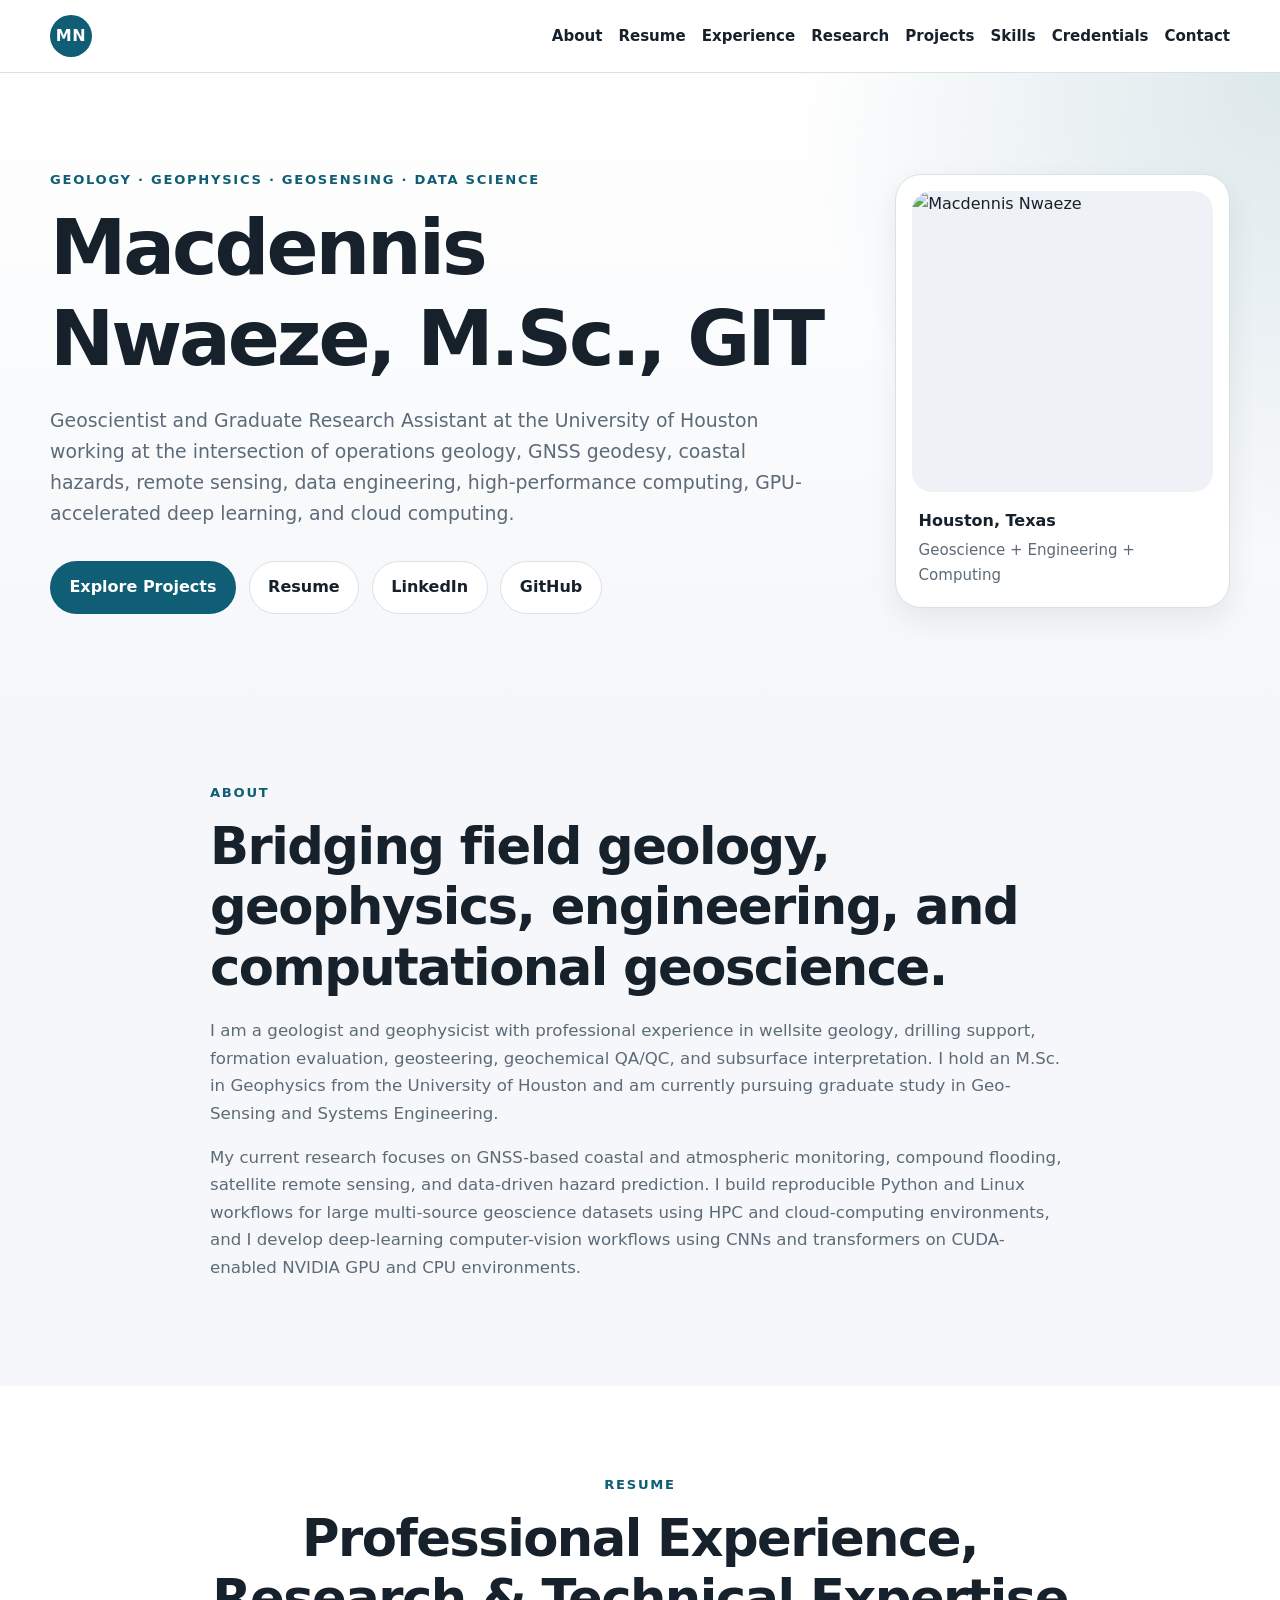
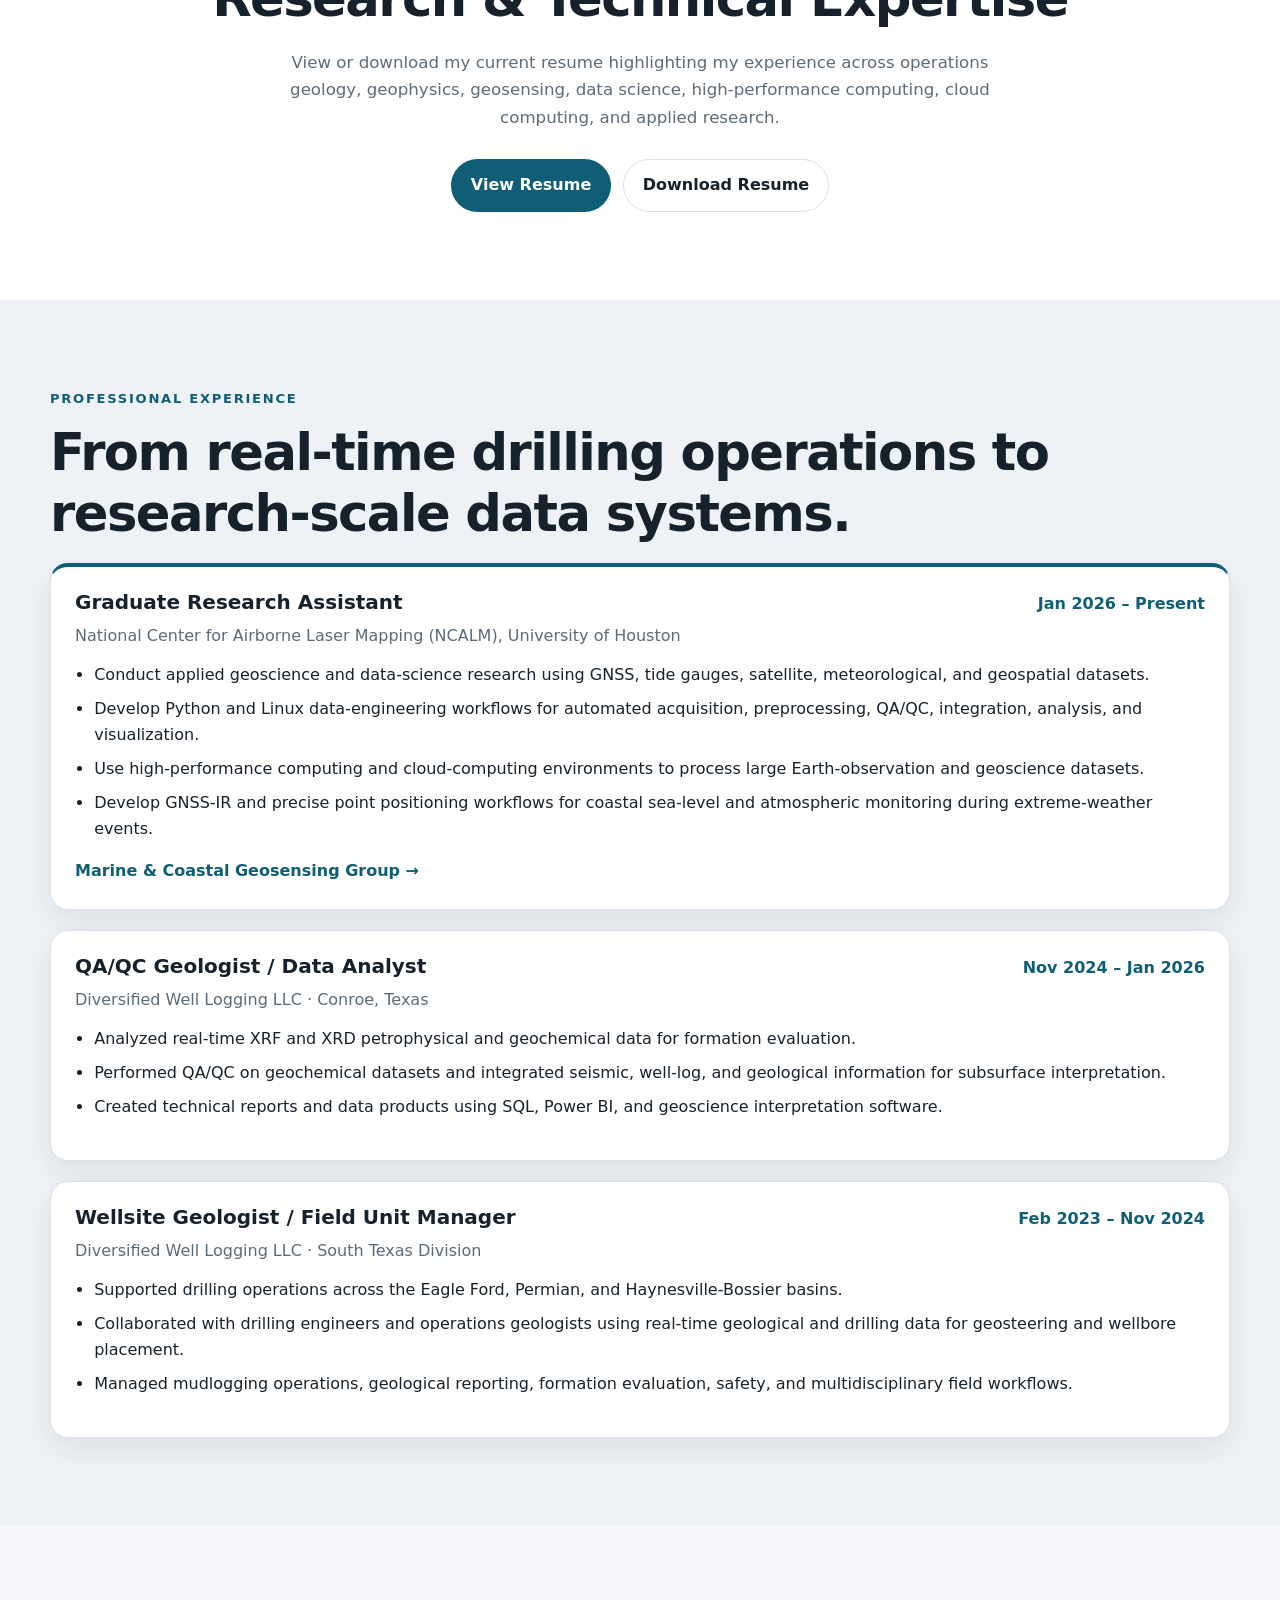
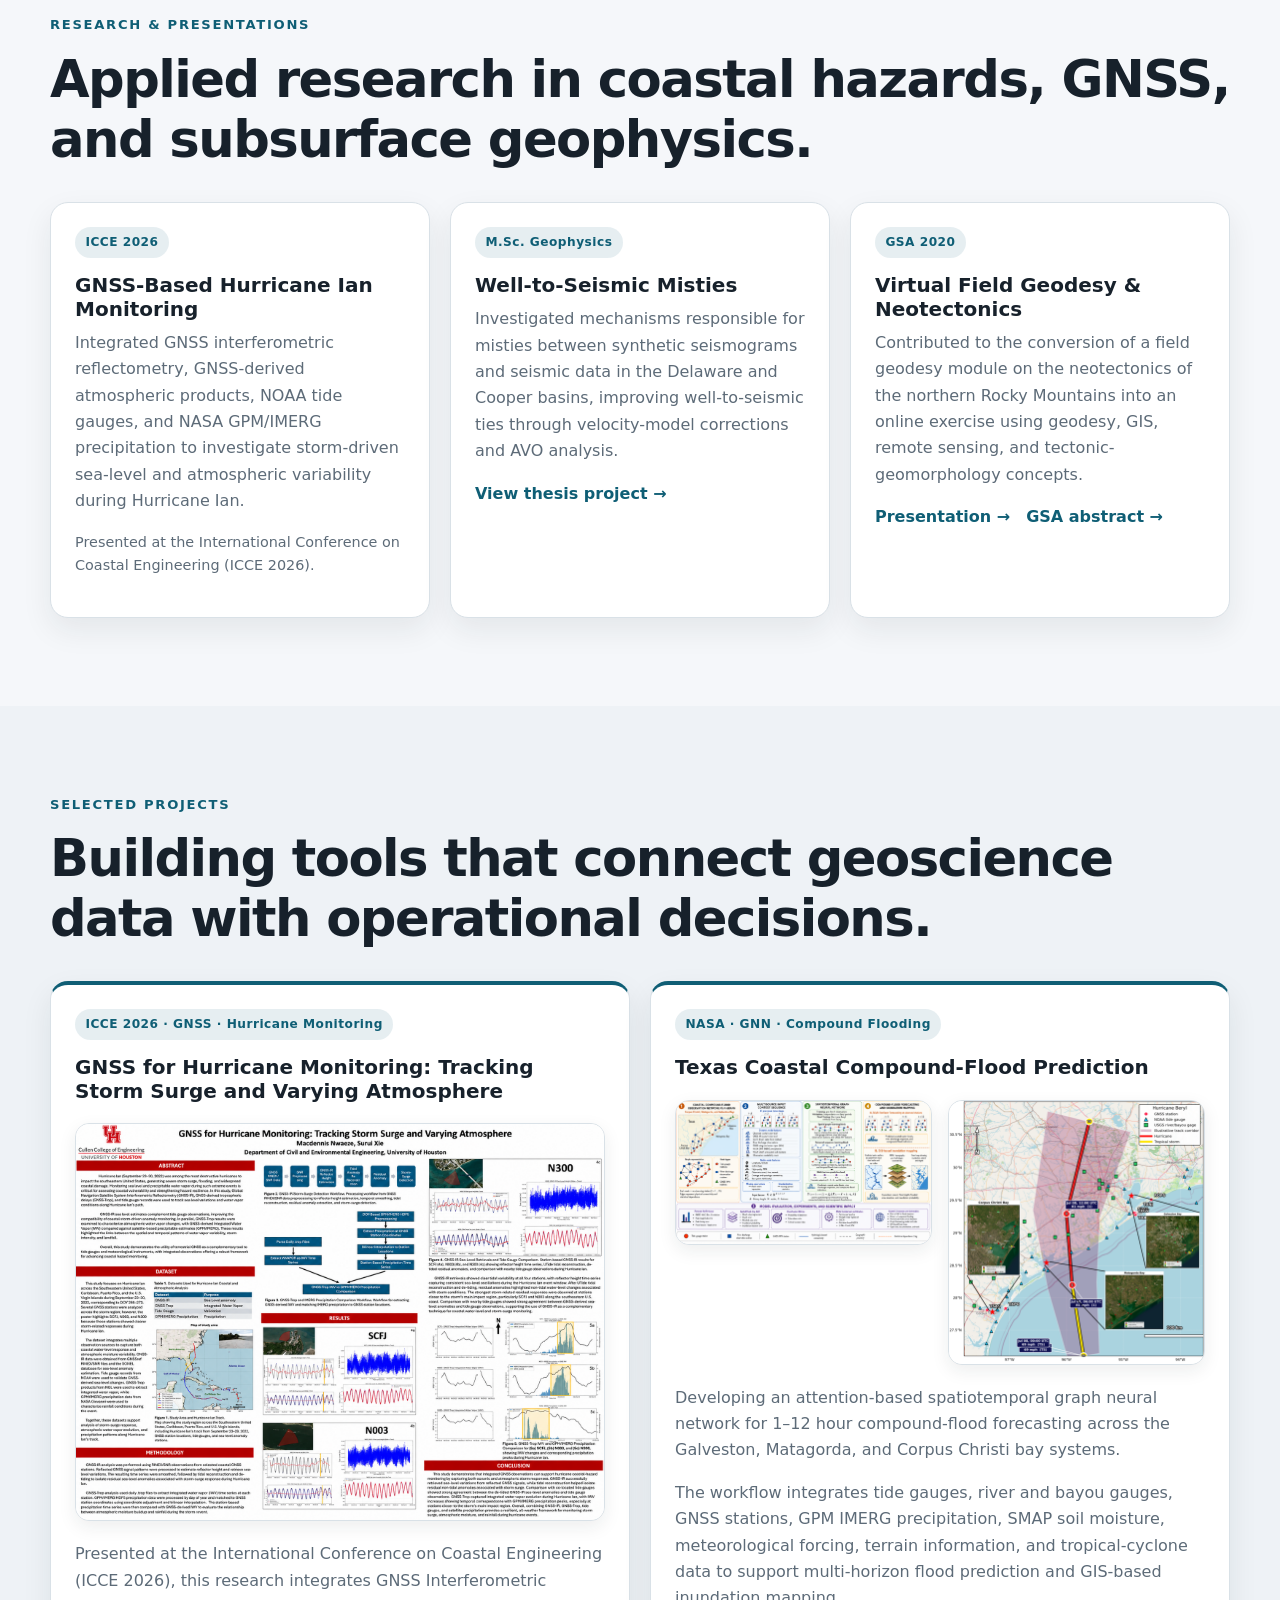
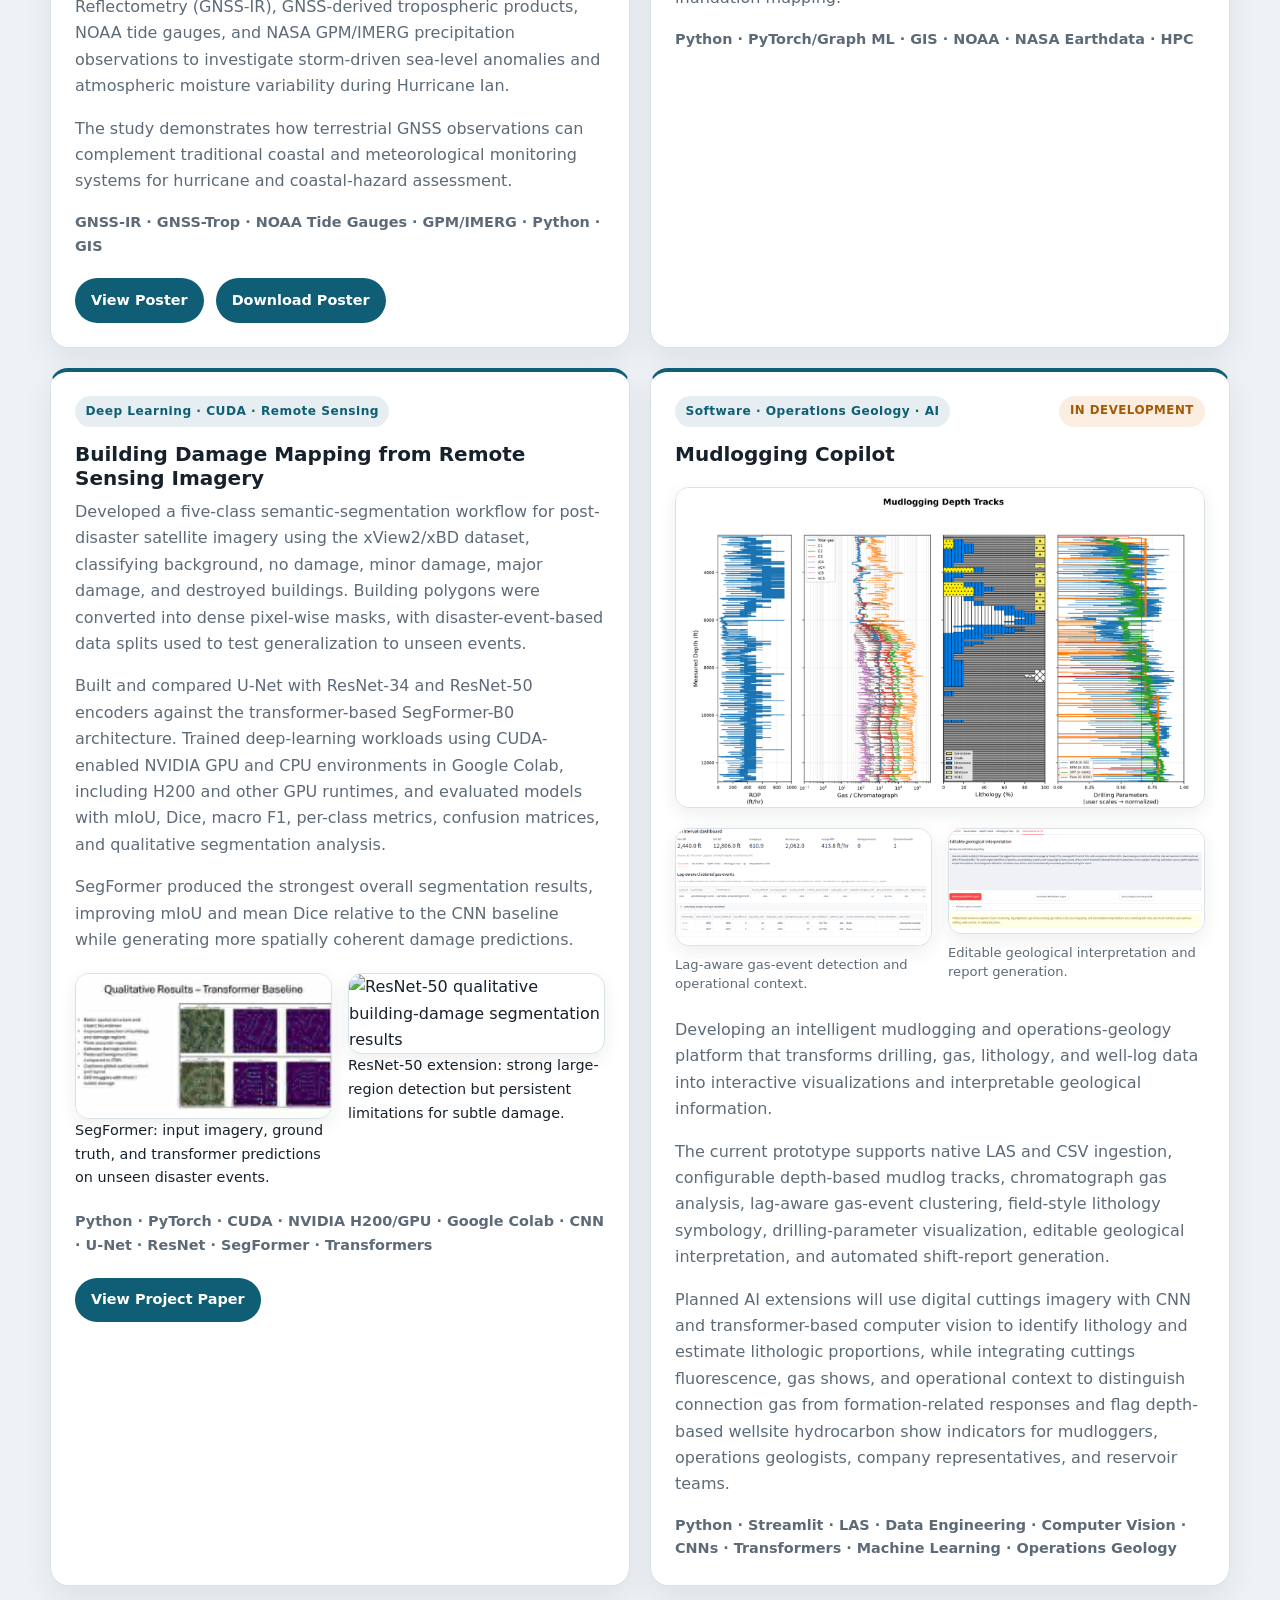
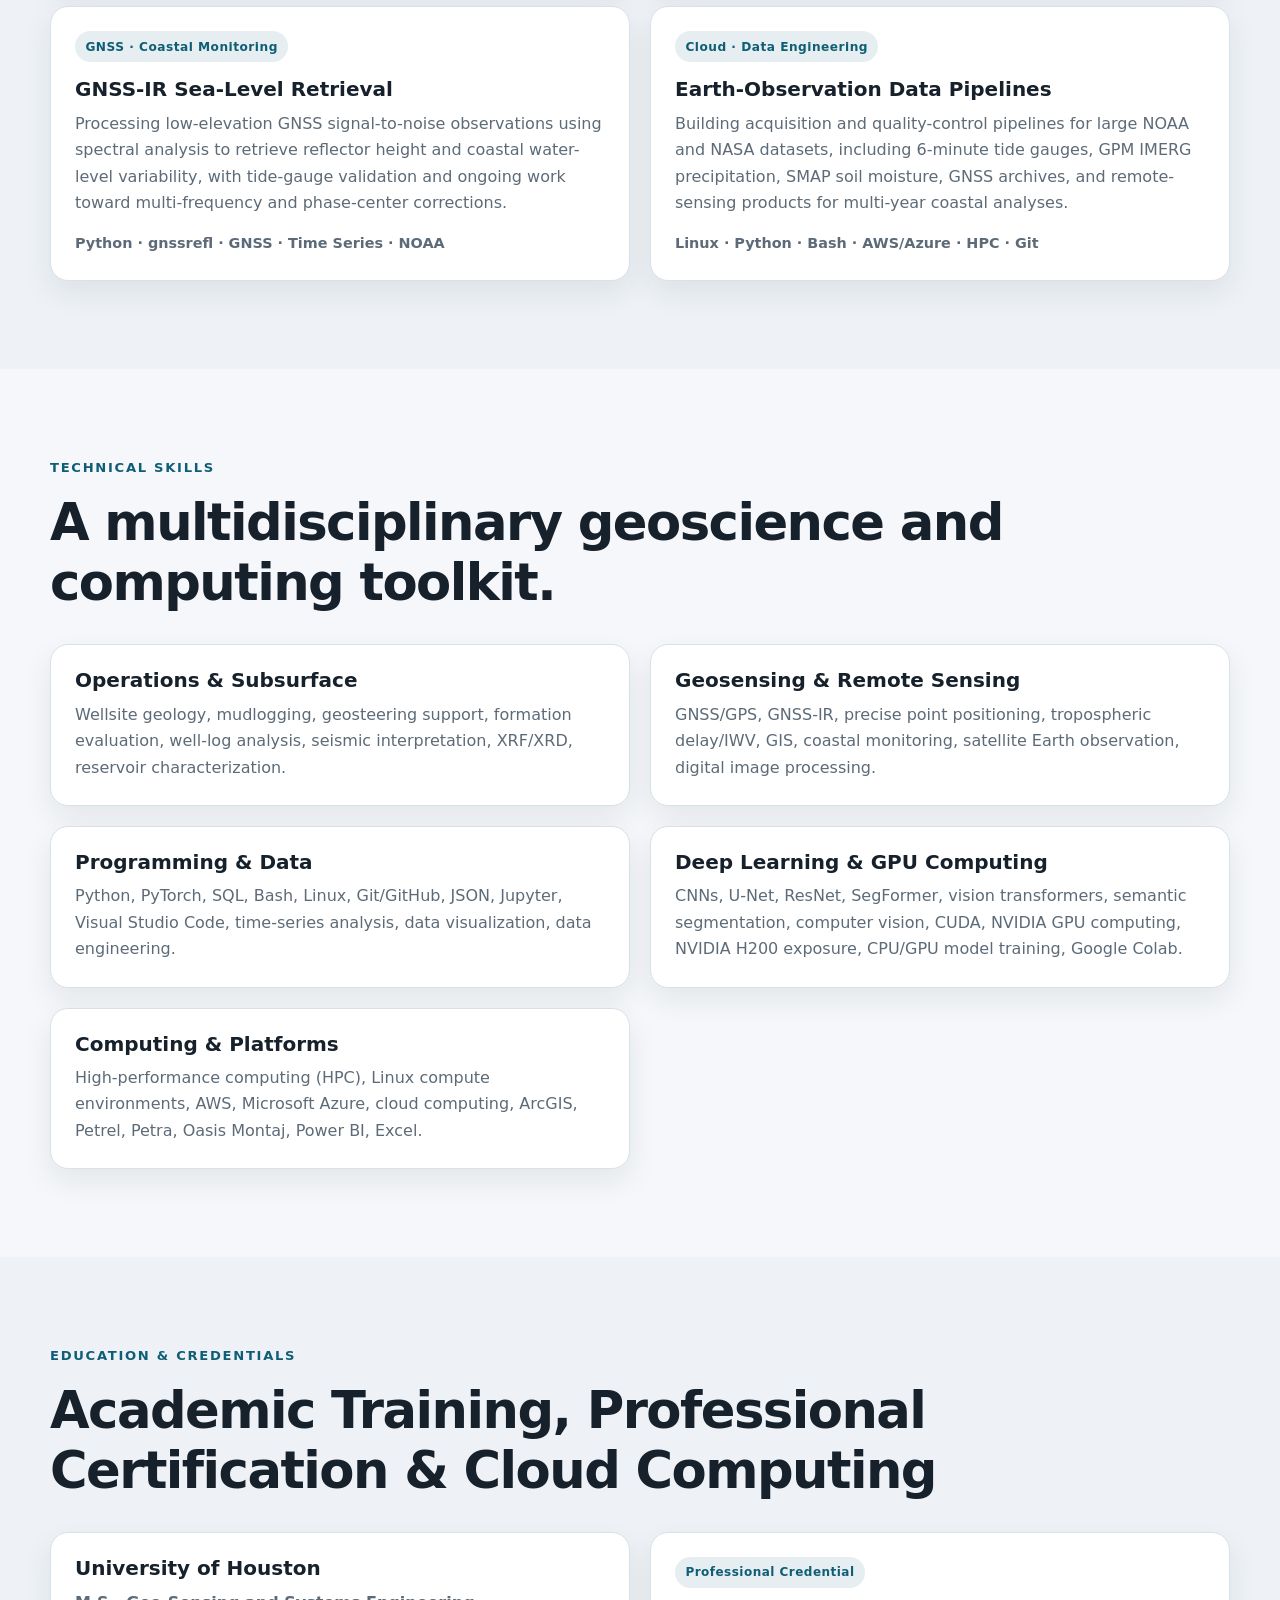
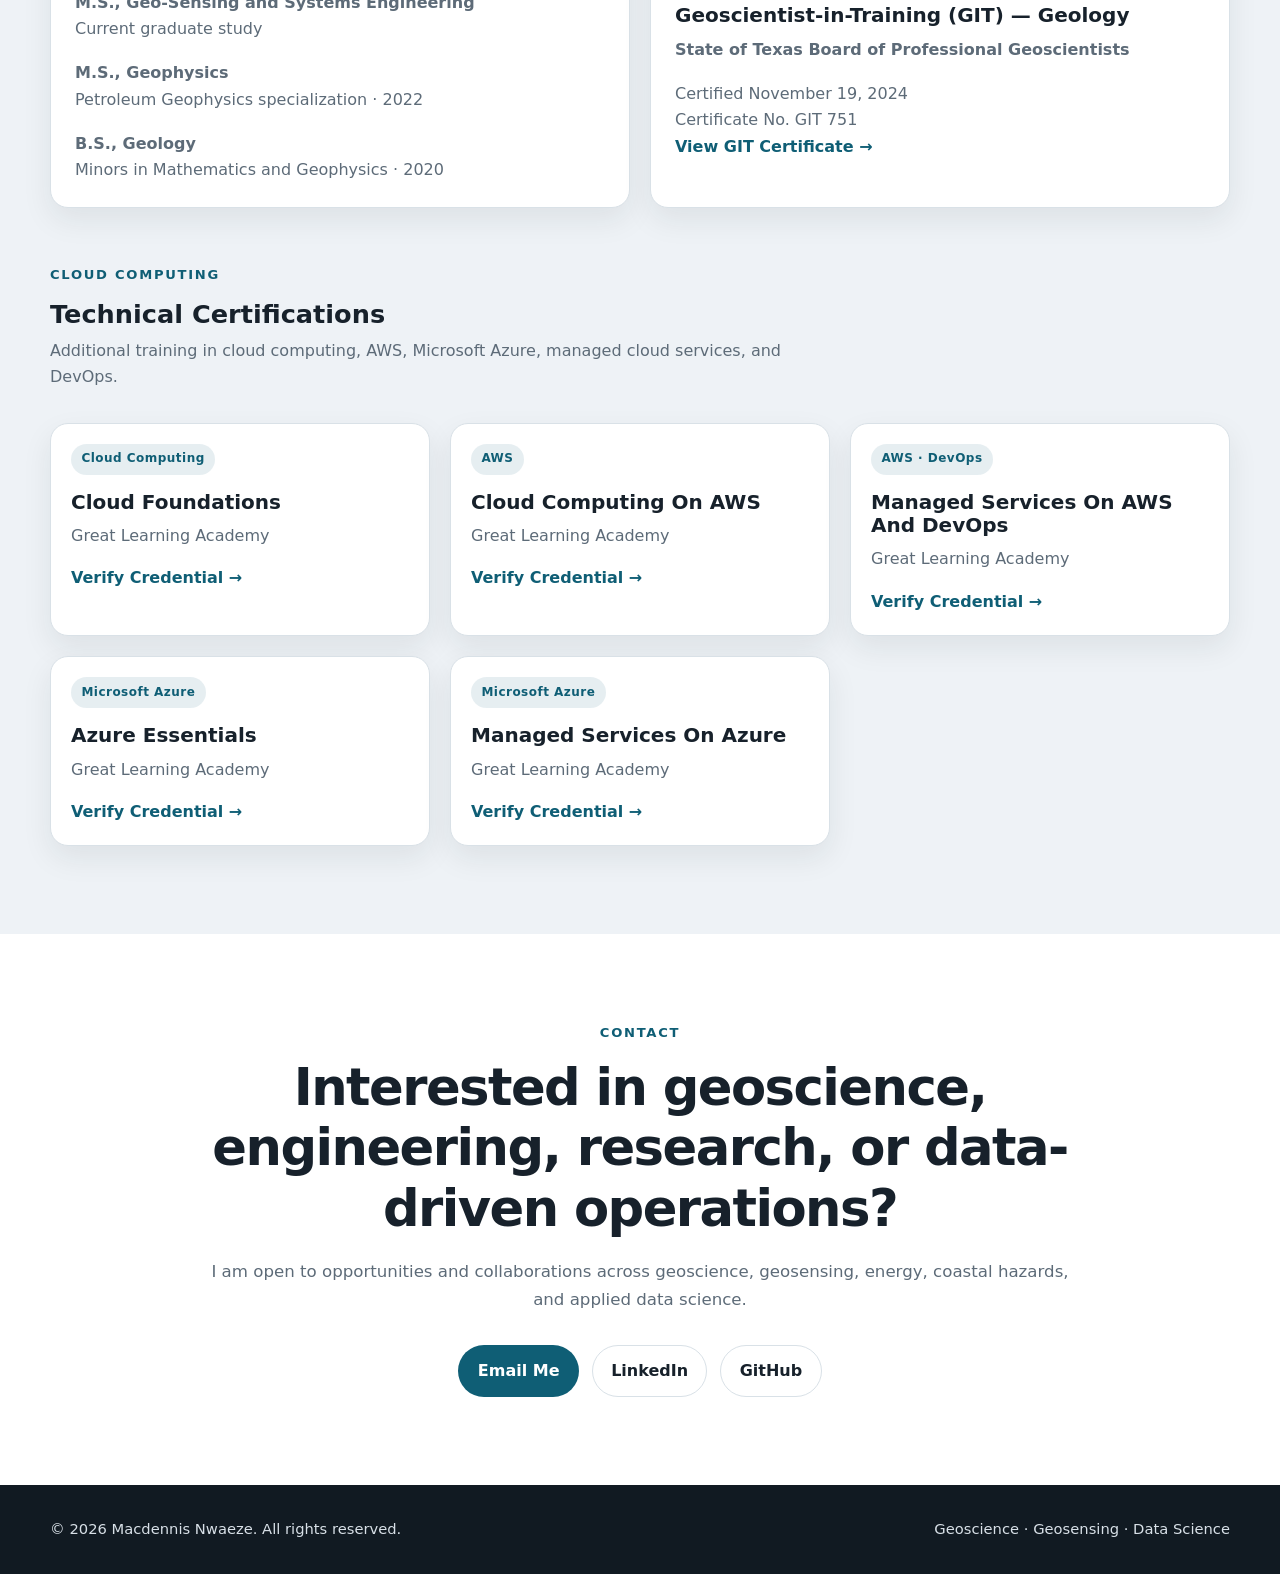
==== commit 3cba022f: "Add qualitative damage results and recruiter-viewable project paper" ====
--- a/index.html
+++ b/index.html
@@ -1,443 +1 @@
-<!DOCTYPE html>
-<html lang="en">
-<head>
-  <meta charset="UTF-8">
-  <meta name="viewport" content="width=device-width, initial-scale=1.0">
-  <meta name="description" content="Macdennis Nwaeze — geologist, geophysicist, geosensing researcher, and data scientist working across operations geology, GNSS, coastal hazards, HPC, GPU-accelerated deep learning, and cloud computing.">
-  <title>Macdennis Nwaeze | Geoscience, Geosensing, Engineering & Data Science</title>
-  <link rel="stylesheet" href="style.css">
-</head>
-<body>
-  <header class="site-header">
-    <div class="container nav-wrap">
-      <a class="brand" href="#home">MN</a>
-      <nav aria-label="Primary navigation">
-        <a href="#about">About</a>
-        <a href="#resume">Resume</a>
-        <a href="#experience">Experience</a>
-        <a href="#research">Research</a>
-        <a href="#projects">Projects</a>
-        <a href="#skills">Skills</a>
-        <a href="#credentials">Credentials</a>
-        <a href="#contact">Contact</a>
-      </nav>
-    </div>
-  </header>
-
-  <main>
-    <section id="home" class="hero">
-      <div class="container hero-grid">
-        <div>
-          <p class="eyebrow">Geology · Geophysics · Geosensing · Data Science</p>
-          <h1>Macdennis Nwaeze, M.Sc., GIT</h1>
-          <p class="hero-copy">
-            Geoscientist and Graduate Research Assistant at the University of Houston working at the intersection of
-            operations geology, GNSS geodesy, coastal hazards, remote sensing, data engineering, high-performance
-            computing, GPU-accelerated deep learning, and cloud computing.
-          </p>
-          <div class="hero-actions">
-            <a class="button primary" href="#projects">Explore Projects</a>
-            <a class="button secondary" href="Macdennis_Nwaeze_Resume.pdf" target="_blank" rel="noopener">Resume</a>
-            <a class="button secondary" href="https://www.linkedin.com/in/macdennis-nwaeze/" target="_blank" rel="noreferrer">LinkedIn</a>
-            <a class="button secondary" href="https://github.com/yardi-mac" target="_blank" rel="noreferrer">GitHub</a>
-          </div>
-        </div>
-        <div class="profile-card">
-          <img src="macd.png" alt="Macdennis Nwaeze">
-          <div>
-            <strong>Houston, Texas</strong>
-            <span>Geoscience + Engineering + Computing</span>
-          </div>
-        </div>
-      </div>
-    </section>
-
-    <section id="about" class="section">
-      <div class="container narrow">
-        <p class="section-label">About</p>
-        <h2>Bridging field geology, geophysics, engineering, and computational geoscience.</h2>
-        <p>
-          I am a geologist and geophysicist with professional experience in wellsite geology, drilling support,
-          formation evaluation, geosteering, geochemical QA/QC, and subsurface interpretation. I hold an M.Sc. in
-          Geophysics from the University of Houston and am currently pursuing graduate study in Geo-Sensing and
-          Systems Engineering.
-        </p>
-        <p>
-          My current research focuses on GNSS-based coastal and atmospheric monitoring, compound flooding, satellite
-          remote sensing, and data-driven hazard prediction. I build reproducible Python and Linux workflows for large
-          multi-source geoscience datasets using HPC and cloud-computing environments, and I develop deep-learning
-          computer-vision workflows using CNNs and transformers on CUDA-enabled NVIDIA GPU and CPU environments.
-        </p>
-      </div>
-    </section>
-
-    <!-- RESUME -->
-    <section id="resume" class="section resume-section">
-      <div class="container narrow center">
-        <p class="section-label">Resume</p>
-        <h2>Professional Experience, Research & Technical Expertise</h2>
-        <p>
-          View or download my current resume highlighting my experience across
-          operations geology, geophysics, geosensing, data science, high-performance
-          computing, cloud computing, and applied research.
-        </p>
-        <div class="resume-actions">
-          <a class="button primary" href="Macdennis_Nwaeze_Resume.pdf" target="_blank" rel="noopener">View Resume</a>
-          <a class="button secondary" href="Macdennis_Nwaeze_Resume.pdf" download>Download Resume</a>
-        </div>
-      </div>
-    </section>
-
-    <section id="experience" class="section alt">
-      <div class="container">
-        <p class="section-label">Professional Experience</p>
-        <h2>From real-time drilling operations to research-scale data systems.</h2>
-
-        <article class="timeline-card featured">
-          <div class="timeline-head">
-            <div>
-              <h3>Graduate Research Assistant</h3>
-              <p>National Center for Airborne Laser Mapping (NCALM), University of Houston</p>
-            </div>
-            <span>Jan 2026 – Present</span>
-          </div>
-          <ul>
-            <li>Conduct applied geoscience and data-science research using GNSS, tide gauges, satellite, meteorological, and geospatial datasets.</li>
-            <li>Develop Python and Linux data-engineering workflows for automated acquisition, preprocessing, QA/QC, integration, analysis, and visualization.</li>
-            <li>Use high-performance computing and cloud-computing environments to process large Earth-observation and geoscience datasets.</li>
-            <li>Develop GNSS-IR and precise point positioning workflows for coastal sea-level and atmospheric monitoring during extreme-weather events.</li>
-          </ul>
-          <a class="text-link" href="https://xie.cive.uh.edu/personnel/" target="_blank" rel="noreferrer">Marine & Coastal Geosensing Group →</a>
-        </article>
-
-        <article class="timeline-card">
-          <div class="timeline-head">
-            <div>
-              <h3>QA/QC Geologist / Data Analyst</h3>
-              <p>Diversified Well Logging LLC · Conroe, Texas</p>
-            </div>
-            <span>Nov 2024 – Jan 2026</span>
-          </div>
-          <ul>
-            <li>Analyzed real-time XRF and XRD petrophysical and geochemical data for formation evaluation.</li>
-            <li>Performed QA/QC on geochemical datasets and integrated seismic, well-log, and geological information for subsurface interpretation.</li>
-            <li>Created technical reports and data products using SQL, Power BI, and geoscience interpretation software.</li>
-          </ul>
-        </article>
-
-        <article class="timeline-card">
-          <div class="timeline-head">
-            <div>
-              <h3>Wellsite Geologist / Field Unit Manager</h3>
-              <p>Diversified Well Logging LLC · South Texas Division</p>
-            </div>
-            <span>Feb 2023 – Nov 2024</span>
-          </div>
-          <ul>
-            <li>Supported drilling operations across the Eagle Ford, Permian, and Haynesville-Bossier basins.</li>
-            <li>Collaborated with drilling engineers and operations geologists using real-time geological and drilling data for geosteering and wellbore placement.</li>
-            <li>Managed mudlogging operations, geological reporting, formation evaluation, safety, and multidisciplinary field workflows.</li>
-          </ul>
-        </article>
-      </div>
-    </section>
-
-    <section id="research" class="section">
-      <div class="container">
-        <p class="section-label">Research & Presentations</p>
-        <h2>Applied research in coastal hazards, GNSS, and subsurface geophysics.</h2>
-        <div class="card-grid">
-          <article class="card">
-            <span class="tag">ICCE 2026</span>
-            <h3>GNSS-Based Hurricane Ian Monitoring</h3>
-            <p>
-              Integrated GNSS interferometric reflectometry, GNSS-derived atmospheric products, NOAA tide gauges,
-              and NASA GPM/IMERG precipitation to investigate storm-driven sea-level and atmospheric variability
-              during Hurricane Ian.
-            </p>
-            <p class="meta">Presented at the International Conference on Coastal Engineering (ICCE 2026).</p>
-          </article>
-
-          <article class="card">
-            <span class="tag">M.Sc. Geophysics</span>
-            <h3>Well-to-Seismic Misties</h3>
-            <p>
-              Investigated mechanisms responsible for misties between synthetic seismograms and seismic data in the
-              Delaware and Cooper basins, improving well-to-seismic ties through velocity-model corrections and AVO analysis.
-            </p>
-            <a class="text-link" href="capstone_project.pdf">View thesis project →</a>
-          </article>
-
-          <article class="card">
-            <span class="tag">GSA 2020</span>
-            <h3>Virtual Field Geodesy & Neotectonics</h3>
-            <p>
-              Contributed to the conversion of a field geodesy module on the neotectonics of the northern Rocky Mountains
-              into an online exercise using geodesy, GIS, remote sensing, and tectonic-geomorphology concepts.
-            </p>
-            <div class="link-row">
-              <a class="text-link" href="GSA 2020 Collaboration Presentation.pdf">Presentation →</a>
-              <a class="text-link" href="https://gsa.confex.com/gsa/2020AM/webprogram/Paper357590.html" target="_blank" rel="noreferrer">GSA abstract →</a>
-            </div>
-          </article>
-        </div>
-      </div>
-    </section>
-
-    <section id="projects" class="section alt">
-      <div class="container">
-        <p class="section-label">Selected Projects</p>
-        <h2>Building tools that connect geoscience data with operational decisions.</h2>
-
-        <div class="card-grid projects-grid">
-          <article class="card project-card featured-project">
-            <span class="tag">ICCE 2026 · GNSS · Hurricane Monitoring</span>
-            <h3>GNSS for Hurricane Monitoring: Tracking Storm Surge and Varying Atmosphere</h3>
-            <img src="Poster ICCE 2026_preview.png" alt="ICCE 2026 GNSS Hurricane Ian research poster" class="project-image">
-            <p>
-              Presented at the International Conference on Coastal Engineering (ICCE 2026),
-              this research integrates GNSS Interferometric Reflectometry (GNSS-IR),
-              GNSS-derived tropospheric products, NOAA tide gauges, and NASA GPM/IMERG
-              precipitation observations to investigate storm-driven sea-level anomalies
-              and atmospheric moisture variability during Hurricane Ian.
-            </p>
-            <p>
-              The study demonstrates how terrestrial GNSS observations can complement
-              traditional coastal and meteorological monitoring systems for hurricane
-              and coastal-hazard assessment.
-            </p>
-            <p class="stack">GNSS-IR · GNSS-Trop · NOAA Tide Gauges · GPM/IMERG · Python · GIS</p>
-            <div class="project-links">
-              <a href="Poster ICCE 2026.pdf" target="_blank" rel="noopener">View Poster</a>
-              <a href="Poster ICCE 2026.pdf" download>Download Poster</a>
-            </div>
-          </article>
-
-          <article class="card project-card featured-project">
-            <span class="tag">NASA · GNN · Compound Flooding</span>
-            <h3>Texas Coastal Compound-Flood Prediction</h3>
-            <div class="project-gallery">
-              <img src="nasa_gnn_workflow.png" alt="NASA compound-flood GNN workflow" class="project-image">
-              <img src="nasa_bay_study_area_map.png" alt="Study area map for Texas coastal compound-flood project" class="project-image">
-            </div>
-            <p>
-              Developing an attention-based spatiotemporal graph neural network for
-              1–12 hour compound-flood forecasting across the Galveston, Matagorda,
-              and Corpus Christi bay systems.
-            </p>
-            <p>
-              The workflow integrates tide gauges, river and bayou gauges, GNSS
-              stations, GPM IMERG precipitation, SMAP soil moisture, meteorological
-              forcing, terrain information, and tropical-cyclone data to support
-              multi-horizon flood prediction and GIS-based inundation mapping.
-            </p>
-            <p class="stack">Python · PyTorch/Graph ML · GIS · NOAA · NASA Earthdata · HPC</p>
-          </article>
-
-          <article class="card project-card featured-project">
-            <span class="tag">Deep Learning · CUDA · Remote Sensing</span>
-            <h3>Building Damage Mapping from Remote Sensing Imagery</h3>
-            <p>
-              Developed a five-class semantic-segmentation workflow for post-disaster satellite imagery using the
-              xView2/xBD dataset, classifying background, no damage, minor damage, major damage, and destroyed buildings.
-              Building polygons were converted into dense pixel-wise masks, with disaster-event-based data splits used to
-              test generalization to unseen events.
-            </p>
-            <p>
-              Built and compared U-Net with ResNet-34 and ResNet-50 encoders against the transformer-based
-              SegFormer-B0 architecture. Trained deep-learning workloads using CUDA-enabled NVIDIA GPU and CPU
-              environments in Google Colab, including H200 and other GPU runtimes, and evaluated models with mIoU,
-              Dice, macro F1, per-class metrics, confusion matrices, and qualitative segmentation analysis.
-            </p>
-            <p>
-              SegFormer produced the strongest overall segmentation results, improving mIoU and mean Dice relative to
-              the CNN baseline while generating more spatially coherent damage predictions.
-            </p>
-            <p class="stack">Python · PyTorch · CUDA · NVIDIA H200/GPU · Google Colab · CNN · U-Net · ResNet · SegFormer · Transformers</p>
-          </article>
-
-          <article class="card project-card featured-project">
-            <div class="project-status-row">
-              <span class="tag">Software · Operations Geology · AI</span>
-              <span class="status-badge">In Development</span>
-            </div>
-            <h3>Mudlogging Copilot</h3>
-            <div class="mudlogging-feature-image">
-              <img src="mudlogging_depth_tracks.png" alt="Mudlogging Copilot depth-based mudlog visualization showing ROP, chromatograph gas, lithology, and drilling parameters" class="project-image" loading="lazy">
-            </div>
-            <div class="mudlogging-gallery">
-              <figure>
-                <img src="mudlogging_gas_events.png" alt="Mudlogging Copilot lag-aware clustered gas-event analysis" class="project-image" loading="lazy">
-                <figcaption>Lag-aware gas-event detection and operational context.</figcaption>
-              </figure>
-              <figure>
-                <img src="mudlogging_interpretation.png" alt="Mudlogging Copilot editable geological interpretation and automated reporting interface" class="project-image" loading="lazy">
-                <figcaption>Editable geological interpretation and report generation.</figcaption>
-              </figure>
-            </div>
-            <p>
-              Developing an intelligent mudlogging and operations-geology platform
-              that transforms drilling, gas, lithology, and well-log data into
-              interactive visualizations and interpretable geological information.
-            </p>
-            <p>
-              The current prototype supports native LAS and CSV ingestion,
-              configurable depth-based mudlog tracks, chromatograph gas analysis,
-              lag-aware gas-event clustering, field-style lithology symbology,
-              drilling-parameter visualization, editable geological interpretation,
-              and automated shift-report generation.
-            </p>
-            <p>
-              Planned AI extensions will use digital cuttings imagery with CNN and transformer-based computer vision to
-              identify lithology and estimate lithologic proportions, while integrating cuttings fluorescence, gas shows,
-              and operational context to distinguish connection gas from formation-related responses and flag depth-based
-              wellsite hydrocarbon show indicators for mudloggers, operations geologists, company representatives, and reservoir teams.
-            </p>
-            <p class="stack">Python · Streamlit · LAS · Data Engineering · Computer Vision · CNNs · Transformers · Machine Learning · Operations Geology</p>
-          </article>
-
-          <article class="card project-card">
-            <span class="tag">GNSS · Coastal Monitoring</span>
-            <h3>GNSS-IR Sea-Level Retrieval</h3>
-            <p>
-              Processing low-elevation GNSS signal-to-noise observations using spectral analysis to retrieve reflector height
-              and coastal water-level variability, with tide-gauge validation and ongoing work toward multi-frequency and phase-center corrections.
-            </p>
-            <p class="stack">Python · gnssrefl · GNSS · Time Series · NOAA</p>
-          </article>
-
-          <article class="card project-card">
-            <span class="tag">Cloud · Data Engineering</span>
-            <h3>Earth-Observation Data Pipelines</h3>
-            <p>
-              Building acquisition and quality-control pipelines for large NOAA and NASA datasets, including 6-minute tide gauges,
-              GPM IMERG precipitation, SMAP soil moisture, GNSS archives, and remote-sensing products for multi-year coastal analyses.
-            </p>
-            <p class="stack">Linux · Python · Bash · AWS/Azure · HPC · Git</p>
-          </article>
-        </div>
-      </div>
-    </section>
-
-    <section id="skills" class="section">
-      <div class="container">
-        <p class="section-label">Technical Skills</p>
-        <h2>A multidisciplinary geoscience and computing toolkit.</h2>
-        <div class="skills-grid">
-          <div>
-            <h3>Operations & Subsurface</h3>
-            <p>Wellsite geology, mudlogging, geosteering support, formation evaluation, well-log analysis, seismic interpretation, XRF/XRD, reservoir characterization.</p>
-          </div>
-          <div>
-            <h3>Geosensing & Remote Sensing</h3>
-            <p>GNSS/GPS, GNSS-IR, precise point positioning, tropospheric delay/IWV, GIS, coastal monitoring, satellite Earth observation, digital image processing.</p>
-          </div>
-          <div>
-            <h3>Programming & Data</h3>
-            <p>Python, PyTorch, SQL, Bash, Linux, Git/GitHub, JSON, Jupyter, Visual Studio Code, time-series analysis, data visualization, data engineering.</p>
-          </div>
-          <div>
-            <h3>Deep Learning & GPU Computing</h3>
-            <p>CNNs, U-Net, ResNet, SegFormer, vision transformers, semantic segmentation, computer vision, CUDA, NVIDIA GPU computing, NVIDIA H200 exposure, CPU/GPU model training, Google Colab.</p>
-          </div>
-          <div>
-            <h3>Computing & Platforms</h3>
-            <p>High-performance computing (HPC), Linux compute environments, AWS, Microsoft Azure, cloud computing, ArcGIS, Petrel, Petra, Oasis Montaj, Power BI, Excel.</p>
-          </div>
-        </div>
-      </div>
-    </section>
-
-    <!-- EDUCATION & PROFESSIONAL CREDENTIALS -->
-    <section id="credentials" class="section credentials alt">
-      <div class="container">
-        <p class="section-label">Education & Credentials</p>
-        <h2>Academic Training, Professional Certification & Cloud Computing</h2>
-
-        <div class="credential-grid">
-          <div>
-            <h3>University of Houston</h3>
-            <p><strong>M.S., Geo-Sensing and Systems Engineering</strong><br>Current graduate study</p>
-            <p><strong>M.S., Geophysics</strong><br>Petroleum Geophysics specialization · 2022</p>
-            <p><strong>B.S., Geology</strong><br>Minors in Mathematics and Geophysics · 2020</p>
-          </div>
-
-          <div class="featured-credential">
-            <span class="credential-type">Professional Credential</span>
-            <h3>Geoscientist-in-Training (GIT) — Geology</h3>
-            <p><strong>State of Texas Board of Professional Geoscientists</strong></p>
-            <p>Certified November 19, 2024<br>Certificate No. GIT 751</p>
-            <a class="text-link" href="GIT Certification.pdf" target="_blank" rel="noopener">View GIT Certificate →</a>
-          </div>
-        </div>
-
-        <div class="certification-heading">
-          <p class="section-label">Cloud Computing</p>
-          <h3>Technical Certifications</h3>
-          <p>
-            Additional training in cloud computing, AWS, Microsoft Azure,
-            managed cloud services, and DevOps.
-          </p>
-        </div>
-
-        <div class="certification-grid">
-          <article class="certification-card">
-            <span class="credential-type">Cloud Computing</span>
-            <h3>Cloud Foundations</h3>
-            <p>Great Learning Academy</p>
-            <a class="text-link" href="https://www.mygreatlearning.com/certificate/ETYRKVYC" target="_blank" rel="noopener">Verify Credential →</a>
-          </article>
-
-          <article class="certification-card">
-            <span class="credential-type">AWS</span>
-            <h3>Cloud Computing On AWS</h3>
-            <p>Great Learning Academy</p>
-            <a class="text-link" href="https://www.mygreatlearning.com/certificate/GZCBPFQE" target="_blank" rel="noopener">Verify Credential →</a>
-          </article>
-
-          <article class="certification-card">
-            <span class="credential-type">AWS · DevOps</span>
-            <h3>Managed Services On AWS And DevOps</h3>
-            <p>Great Learning Academy</p>
-            <a class="text-link" href="https://www.mygreatlearning.com/certificate/BTZFJWYD" target="_blank" rel="noopener">Verify Credential →</a>
-          </article>
-
-          <article class="certification-card">
-            <span class="credential-type">Microsoft Azure</span>
-            <h3>Azure Essentials</h3>
-            <p>Great Learning Academy</p>
-            <a class="text-link" href="https://www.mygreatlearning.com/certificate/MUCXZNSD" target="_blank" rel="noopener">Verify Credential →</a>
-          </article>
-
-          <article class="certification-card">
-            <span class="credential-type">Microsoft Azure</span>
-            <h3>Managed Services On Azure</h3>
-            <p>Great Learning Academy</p>
-            <a class="text-link" href="https://www.mygreatlearning.com/certificate/JLZZXTPH" target="_blank" rel="noopener">Verify Credential →</a>
-          </article>
-        </div>
-      </div>
-    </section>
-
-    <section id="contact" class="section contact-section">
-      <div class="container narrow center">
-        <p class="section-label">Contact</p>
-        <h2>Interested in geoscience, engineering, research, or data-driven operations?</h2>
-        <p>I am open to opportunities and collaborations across geoscience, geosensing, energy, coastal hazards, and applied data science.</p>
-        <div class="hero-actions center-actions">
-          <a class="button primary" href="mailto:nwaezemacdennis@yahoo.com">Email Me</a>
-          <a class="button secondary" href="https://www.linkedin.com/in/macdennis-nwaeze/" target="_blank" rel="noreferrer">LinkedIn</a>
-          <a class="button secondary" href="https://github.com/yardi-mac" target="_blank" rel="noreferrer">GitHub</a>
-        </div>
-      </div>
-    </section>
-  </main>
-
-  <footer>
-    <div class="container footer-wrap">
-      <p>© 2026 Macdennis Nwaeze. All rights reserved.</p>
-      <p>Geoscience · Geosensing · Data Science</p>
-    </div>
-  </footer>
-</body>
-</html>+<!DOCTYPE html><html lang="en"><head><meta charset="UTF-8"><meta name="viewport" content="width=device-width, initial-scale=1.0"><meta name="description" content="Macdennis Nwaeze — geologist, geophysicist, geosensing researcher, and data scientist working across operations geology, GNSS, coastal hazards, HPC, GPU-accelerated deep learning, and cloud computing."><title>Macdennis Nwaeze | Geoscience, Geosensing, Engineering & Data Science</title><link rel="stylesheet" href="style.css"></head><body><header class="site-header"><div class="container nav-wrap"><a class="brand" href="#home">MN</a><nav aria-label="Primary navigation"><a href="#about">About</a><a href="#resume">Resume</a><a href="#experience">Experience</a><a href="#research">Research</a><a href="#projects">Projects</a><a href="#skills">Skills</a><a href="#credentials">Credentials</a><a href="#contact">Contact</a></nav></div></header><main><section id="home" class="hero"><div class="container hero-grid"><div><p class="eyebrow">Geology · Geophysics · Geosensing · Data Science</p><h1>Macdennis Nwaeze, M.Sc., GIT</h1><p class="hero-copy"> Geoscientist and Graduate Research Assistant at the University of Houston working at the intersection of operations geology, GNSS geodesy, coastal hazards, remote sensing, data engineering, high-performance computing, GPU-accelerated deep learning, and cloud computing. </p><div class="hero-actions"><a class="button primary" href="#projects">Explore Projects</a><a class="button secondary" href="Macdennis_Nwaeze_Resume.pdf" target="_blank" rel="noopener">Resume</a><a class="button secondary" href="https://www.linkedin.com/in/macdennis-nwaeze/" target="_blank" rel="noreferrer">LinkedIn</a><a class="button secondary" href="https://github.com/yardi-mac" target="_blank" rel="noreferrer">GitHub</a></div></div><div class="profile-card"><img src="macd.png" alt="Macdennis Nwaeze"><div><strong>Houston, Texas</strong><span>Geoscience + Engineering + Computing</span></div></div></div></section><section id="about" class="section"><div class="container narrow"><p class="section-label">About</p><h2>Bridging field geology, geophysics, engineering, and computational geoscience.</h2><p> I am a geologist and geophysicist with professional experience in wellsite geology, drilling support, formation evaluation, geosteering, geochemical QA/QC, and subsurface interpretation. I hold an M.Sc. in Geophysics from the University of Houston and am currently pursuing graduate study in Geo-Sensing and Systems Engineering. </p><p> My current research focuses on GNSS-based coastal and atmospheric monitoring, compound flooding, satellite remote sensing, and data-driven hazard prediction. I build reproducible Python and Linux workflows for large multi-source geoscience datasets using HPC and cloud-computing environments, and I develop deep-learning computer-vision workflows using CNNs and transformers on CUDA-enabled NVIDIA GPU and CPU environments. </p></div></section><section id="resume" class="section resume-section"><div class="container narrow center"><p class="section-label">Resume</p><h2>Professional Experience, Research & Technical Expertise</h2><p> View or download my current resume highlighting my experience across operations geology, geophysics, geosensing, data science, high-performance computing, cloud computing, and applied research. </p><div class="resume-actions"><a class="button primary" href="Macdennis_Nwaeze_Resume.pdf" target="_blank" rel="noopener">View Resume</a><a class="button secondary" href="Macdennis_Nwaeze_Resume.pdf" download>Download Resume</a></div></div></section><section id="experience" class="section alt"><div class="container"><p class="section-label">Professional Experience</p><h2>From real-time drilling operations to research-scale data systems.</h2><article class="timeline-card featured"><div class="timeline-head"><div><h3>Graduate Research Assistant</h3><p>National Center for Airborne Laser Mapping (NCALM), University of Houston</p></div><span>Jan 2026 – Present</span></div><ul><li>Conduct applied geoscience and data-science research using GNSS, tide gauges, satellite, meteorological, and geospatial datasets.</li><li>Develop Python and Linux data-engineering workflows for automated acquisition, preprocessing, QA/QC, integration, analysis, and visualization.</li><li>Use high-performance computing and cloud-computing environments to process large Earth-observation and geoscience datasets.</li><li>Develop GNSS-IR and precise point positioning workflows for coastal sea-level and atmospheric monitoring during extreme-weather events.</li></ul><a class="text-link" href="https://xie.cive.uh.edu/personnel/" target="_blank" rel="noreferrer">Marine & Coastal Geosensing Group →</a></article><article class="timeline-card"><div class="timeline-head"><div><h3>QA/QC Geologist / Data Analyst</h3><p>Diversified Well Logging LLC · Conroe, Texas</p></div><span>Nov 2024 – Jan 2026</span></div><ul><li>Analyzed real-time XRF and XRD petrophysical and geochemical data for formation evaluation.</li><li>Performed QA/QC on geochemical datasets and integrated seismic, well-log, and geological information for subsurface interpretation.</li><li>Created technical reports and data products using SQL, Power BI, and geoscience interpretation software.</li></ul></article><article class="timeline-card"><div class="timeline-head"><div><h3>Wellsite Geologist / Field Unit Manager</h3><p>Diversified Well Logging LLC · South Texas Division</p></div><span>Feb 2023 – Nov 2024</span></div><ul><li>Supported drilling operations across the Eagle Ford, Permian, and Haynesville-Bossier basins.</li><li>Collaborated with drilling engineers and operations geologists using real-time geological and drilling data for geosteering and wellbore placement.</li><li>Managed mudlogging operations, geological reporting, formation evaluation, safety, and multidisciplinary field workflows.</li></ul></article></div></section><section id="research" class="section"><div class="container"><p class="section-label">Research & Presentations</p><h2>Applied research in coastal hazards, GNSS, and subsurface geophysics.</h2><div class="card-grid"><article class="card"><span class="tag">ICCE 2026</span><h3>GNSS-Based Hurricane Ian Monitoring</h3><p> Integrated GNSS interferometric reflectometry, GNSS-derived atmospheric products, NOAA tide gauges, and NASA GPM/IMERG precipitation to investigate storm-driven sea-level and atmospheric variability during Hurricane Ian. </p><p class="meta">Presented at the International Conference on Coastal Engineering (ICCE 2026).</p></article><article class="card"><span class="tag">M.Sc. Geophysics</span><h3>Well-to-Seismic Misties</h3><p> Investigated mechanisms responsible for misties between synthetic seismograms and seismic data in the Delaware and Cooper basins, improving well-to-seismic ties through velocity-model corrections and AVO analysis. </p><a class="text-link" href="capstone_project.pdf">View thesis project →</a></article><article class="card"><span class="tag">GSA 2020</span><h3>Virtual Field Geodesy & Neotectonics</h3><p> Contributed to the conversion of a field geodesy module on the neotectonics of the northern Rocky Mountains into an online exercise using geodesy, GIS, remote sensing, and tectonic-geomorphology concepts. </p><div class="link-row"><a class="text-link" href="GSA 2020 Collaboration Presentation.pdf">Presentation →</a><a class="text-link" href="https://gsa.confex.com/gsa/2020AM/webprogram/Paper357590.html" target="_blank" rel="noreferrer">GSA abstract →</a></div></article></div></div></section><section id="projects" class="section alt"><div class="container"><p class="section-label">Selected Projects</p><h2>Building tools that connect geoscience data with operational decisions.</h2><div class="card-grid projects-grid"><article class="card project-card featured-project"><span class="tag">ICCE 2026 · GNSS · Hurricane Monitoring</span><h3>GNSS for Hurricane Monitoring: Tracking Storm Surge and Varying Atmosphere</h3><img src="Poster ICCE 2026_preview.png" alt="ICCE 2026 GNSS Hurricane Ian research poster" class="project-image"><p> Presented at the International Conference on Coastal Engineering (ICCE 2026), this research integrates GNSS Interferometric Reflectometry (GNSS-IR), GNSS-derived tropospheric products, NOAA tide gauges, and NASA GPM/IMERG precipitation observations to investigate storm-driven sea-level anomalies and atmospheric moisture variability during Hurricane Ian. </p><p> The study demonstrates how terrestrial GNSS observations can complement traditional coastal and meteorological monitoring systems for hurricane and coastal-hazard assessment. </p><p class="stack">GNSS-IR · GNSS-Trop · NOAA Tide Gauges · GPM/IMERG · Python · GIS</p><div class="project-links"><a href="Poster ICCE 2026.pdf" target="_blank" rel="noopener">View Poster</a><a href="Poster ICCE 2026.pdf" download>Download Poster</a></div></article><article class="card project-card featured-project"><span class="tag">NASA · GNN · Compound Flooding</span><h3>Texas Coastal Compound-Flood Prediction</h3><div class="project-gallery"><img src="nasa_gnn_workflow.png" alt="NASA compound-flood GNN workflow" class="project-image"><img src="nasa_bay_study_area_map.png" alt="Study area map for Texas coastal compound-flood project" class="project-image"></div><p> Developing an attention-based spatiotemporal graph neural network for 1–12 hour compound-flood forecasting across the Galveston, Matagorda, and Corpus Christi bay systems. </p><p> The workflow integrates tide gauges, river and bayou gauges, GNSS stations, GPM IMERG precipitation, SMAP soil moisture, meteorological forcing, terrain information, and tropical-cyclone data to support multi-horizon flood prediction and GIS-based inundation mapping. </p><p class="stack">Python · PyTorch/Graph ML · GIS · NOAA · NASA Earthdata · HPC</p></article><article class="card project-card featured-project"><span class="tag">Deep Learning · CUDA · Remote Sensing</span><h3>Building Damage Mapping from Remote Sensing Imagery</h3><p> Developed a five-class semantic-segmentation workflow for post-disaster satellite imagery using the xView2/xBD dataset, classifying background, no damage, minor damage, major damage, and destroyed buildings. Building polygons were converted into dense pixel-wise masks, with disaster-event-based data splits used to test generalization to unseen events. </p><p> Built and compared U-Net with ResNet-34 and ResNet-50 encoders against the transformer-based SegFormer-B0 architecture. Trained deep-learning workloads using CUDA-enabled NVIDIA GPU and CPU environments in Google Colab, including H200 and other GPU runtimes, and evaluated models with mIoU, Dice, macro F1, per-class metrics, confusion matrices, and qualitative segmentation analysis. </p><p> SegFormer produced the strongest overall segmentation results, improving mIoU and mean Dice relative to the CNN baseline while generating more spatially coherent damage predictions. </p><div class="project-gallery"><figure style="margin:0;"><img src="building_damage_segformer_qualitative.jpg" alt="SegFormer qualitative building-damage segmentation results" class="project-image" loading="lazy"><figcaption class="meta">SegFormer: input imagery, ground truth, and transformer predictions on unseen disaster events.</figcaption></figure><figure style="margin:0;"><img src="building_damage_resnet50_qualitative.jpg" alt="ResNet-50 qualitative building-damage segmentation results" class="project-image" loading="lazy"><figcaption class="meta">ResNet-50 extension: strong large-region detection but persistent limitations for subtle damage.</figcaption></figure></div><p class="stack">Python · PyTorch · CUDA · NVIDIA H200/GPU · Google Colab · CNN · U-Net · ResNet · SegFormer · Transformers</p><div class="project-links"><a href="building_damage_project_paper.html" target="_blank" rel="noopener">View Project Paper</a></div></article><article class="card project-card featured-project"><div class="project-status-row"><span class="tag">Software · Operations Geology · AI</span><span class="status-badge">In Development</span></div><h3>Mudlogging Copilot</h3><div class="mudlogging-feature-image"><img src="mudlogging_depth_tracks.png" alt="Mudlogging Copilot depth-based mudlog visualization showing ROP, chromatograph gas, lithology, and drilling parameters" class="project-image" loading="lazy"></div><div class="mudlogging-gallery"><figure><img src="mudlogging_gas_events.png" alt="Mudlogging Copilot lag-aware clustered gas-event analysis" class="project-image" loading="lazy"><figcaption>Lag-aware gas-event detection and operational context.</figcaption></figure><figure><img src="mudlogging_interpretation.png" alt="Mudlogging Copilot editable geological interpretation and automated reporting interface" class="project-image" loading="lazy"><figcaption>Editable geological interpretation and report generation.</figcaption></figure></div><p> Developing an intelligent mudlogging and operations-geology platform that transforms drilling, gas, lithology, and well-log data into interactive visualizations and interpretable geological information. </p><p> The current prototype supports native LAS and CSV ingestion, configurable depth-based mudlog tracks, chromatograph gas analysis, lag-aware gas-event clustering, field-style lithology symbology, drilling-parameter visualization, editable geological interpretation, and automated shift-report generation. </p><p> Planned AI extensions will use digital cuttings imagery with CNN and transformer-based computer vision to identify lithology and estimate lithologic proportions, while integrating cuttings fluorescence, gas shows, and operational context to distinguish connection gas from formation-related responses and flag depth-based wellsite hydrocarbon show indicators for mudloggers, operations geologists, company representatives, and reservoir teams. </p><p class="stack">Python · Streamlit · LAS · Data Engineering · Computer Vision · CNNs · Transformers · Machine Learning · Operations Geology</p></article><article class="card project-card"><span class="tag">GNSS · Coastal Monitoring</span><h3>GNSS-IR Sea-Level Retrieval</h3><p> Processing low-elevation GNSS signal-to-noise observations using spectral analysis to retrieve reflector height and coastal water-level variability, with tide-gauge validation and ongoing work toward multi-frequency and phase-center corrections. </p><p class="stack">Python · gnssrefl · GNSS · Time Series · NOAA</p></article><article class="card project-card"><span class="tag">Cloud · Data Engineering</span><h3>Earth-Observation Data Pipelines</h3><p> Building acquisition and quality-control pipelines for large NOAA and NASA datasets, including 6-minute tide gauges, GPM IMERG precipitation, SMAP soil moisture, GNSS archives, and remote-sensing products for multi-year coastal analyses. </p><p class="stack">Linux · Python · Bash · AWS/Azure · HPC · Git</p></article></div></div></section><section id="skills" class="section"><div class="container"><p class="section-label">Technical Skills</p><h2>A multidisciplinary geoscience and computing toolkit.</h2><div class="skills-grid"><div><h3>Operations & Subsurface</h3><p>Wellsite geology, mudlogging, geosteering support, formation evaluation, well-log analysis, seismic interpretation, XRF/XRD, reservoir characterization.</p></div><div><h3>Geosensing & Remote Sensing</h3><p>GNSS/GPS, GNSS-IR, precise point positioning, tropospheric delay/IWV, GIS, coastal monitoring, satellite Earth observation, digital image processing.</p></div><div><h3>Programming & Data</h3><p>Python, PyTorch, SQL, Bash, Linux, Git/GitHub, JSON, Jupyter, Visual Studio Code, time-series analysis, data visualization, data engineering.</p></div><div><h3>Deep Learning & GPU Computing</h3><p>CNNs, U-Net, ResNet, SegFormer, vision transformers, semantic segmentation, computer vision, CUDA, NVIDIA GPU computing, NVIDIA H200 exposure, CPU/GPU model training, Google Colab.</p></div><div><h3>Computing & Platforms</h3><p>High-performance computing (HPC), Linux compute environments, AWS, Microsoft Azure, cloud computing, ArcGIS, Petrel, Petra, Oasis Montaj, Power BI, Excel.</p></div></div></div></section><section id="credentials" class="section credentials alt"><div class="container"><p class="section-label">Education & Credentials</p><h2>Academic Training, Professional Certification & Cloud Computing</h2><div class="credential-grid"><div><h3>University of Houston</h3><p><strong>M.S., Geo-Sensing and Systems Engineering</strong><br>Current graduate study</p><p><strong>M.S., Geophysics</strong><br>Petroleum Geophysics specialization · 2022</p><p><strong>B.S., Geology</strong><br>Minors in Mathematics and Geophysics · 2020</p></div><div class="featured-credential"><span class="credential-type">Professional Credential</span><h3>Geoscientist-in-Training (GIT) — Geology</h3><p><strong>State of Texas Board of Professional Geoscientists</strong></p><p>Certified November 19, 2024<br>Certificate No. GIT 751</p><a class="text-link" href="GIT Certification.pdf" target="_blank" rel="noopener">View GIT Certificate →</a></div></div><div class="certification-heading"><p class="section-label">Cloud Computing</p><h3>Technical Certifications</h3><p> Additional training in cloud computing, AWS, Microsoft Azure, managed cloud services, and DevOps. </p></div><div class="certification-grid"><article class="certification-card"><span class="credential-type">Cloud Computing</span><h3>Cloud Foundations</h3><p>Great Learning Academy</p><a class="text-link" href="https://www.mygreatlearning.com/certificate/ETYRKVYC" target="_blank" rel="noopener">Verify Credential →</a></article><article class="certification-card"><span class="credential-type">AWS</span><h3>Cloud Computing On AWS</h3><p>Great Learning Academy</p><a class="text-link" href="https://www.mygreatlearning.com/certificate/GZCBPFQE" target="_blank" rel="noopener">Verify Credential →</a></article><article class="certification-card"><span class="credential-type">AWS · DevOps</span><h3>Managed Services On AWS And DevOps</h3><p>Great Learning Academy</p><a class="text-link" href="https://www.mygreatlearning.com/certificate/BTZFJWYD" target="_blank" rel="noopener">Verify Credential →</a></article><article class="certification-card"><span class="credential-type">Microsoft Azure</span><h3>Azure Essentials</h3><p>Great Learning Academy</p><a class="text-link" href="https://www.mygreatlearning.com/certificate/MUCXZNSD" target="_blank" rel="noopener">Verify Credential →</a></article><article class="certification-card"><span class="credential-type">Microsoft Azure</span><h3>Managed Services On Azure</h3><p>Great Learning Academy</p><a class="text-link" href="https://www.mygreatlearning.com/certificate/JLZZXTPH" target="_blank" rel="noopener">Verify Credential →</a></article></div></div></section><section id="contact" class="section contact-section"><div class="container narrow center"><p class="section-label">Contact</p><h2>Interested in geoscience, engineering, research, or data-driven operations?</h2><p>I am open to opportunities and collaborations across geoscience, geosensing, energy, coastal hazards, and applied data science.</p><div class="hero-actions center-actions"><a class="button primary" href="mailto:nwaezemacdennis@yahoo.com">Email Me</a><a class="button secondary" href="https://www.linkedin.com/in/macdennis-nwaeze/" target="_blank" rel="noreferrer">LinkedIn</a><a class="button secondary" href="https://github.com/yardi-mac" target="_blank" rel="noreferrer">GitHub</a></div></div></section></main><footer><div class="container footer-wrap"><p>© 2026 Macdennis Nwaeze. All rights reserved.</p><p>Geoscience · Geosensing · Data Science</p></div></footer></body></html>
